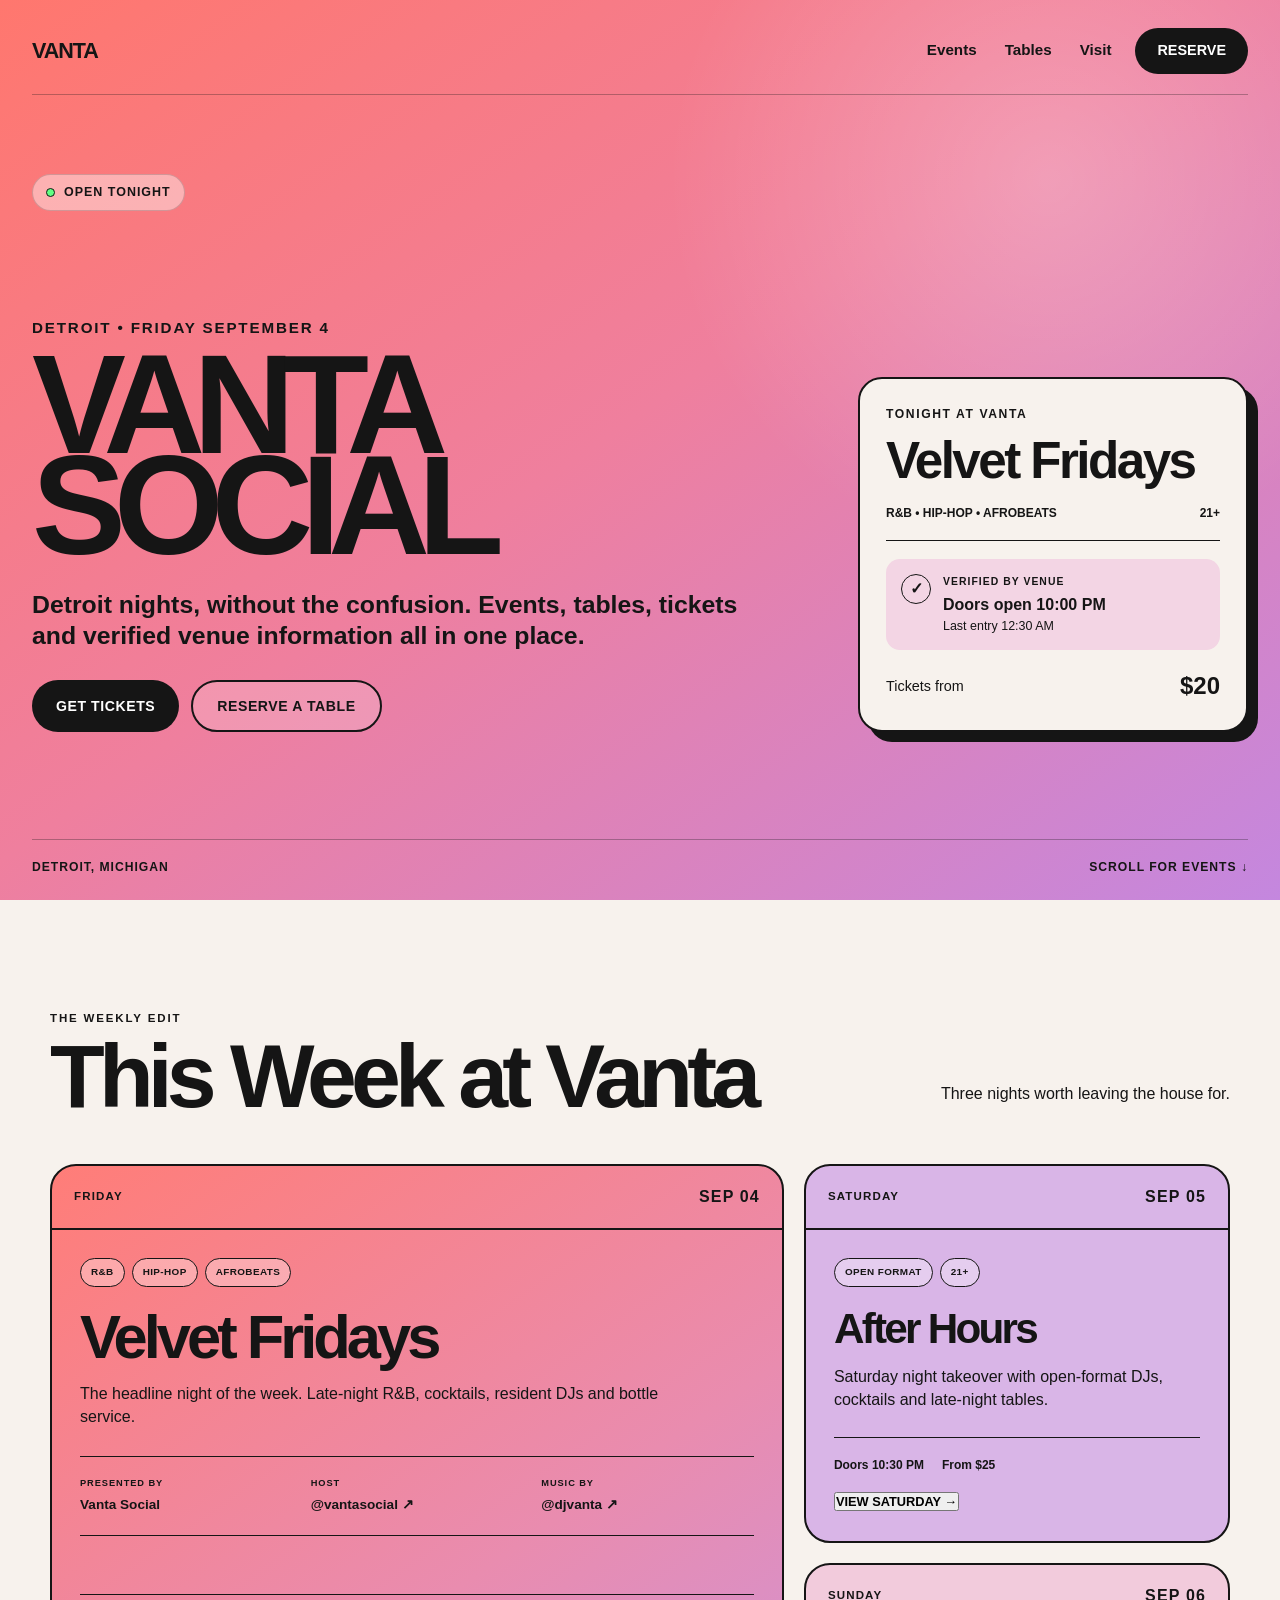
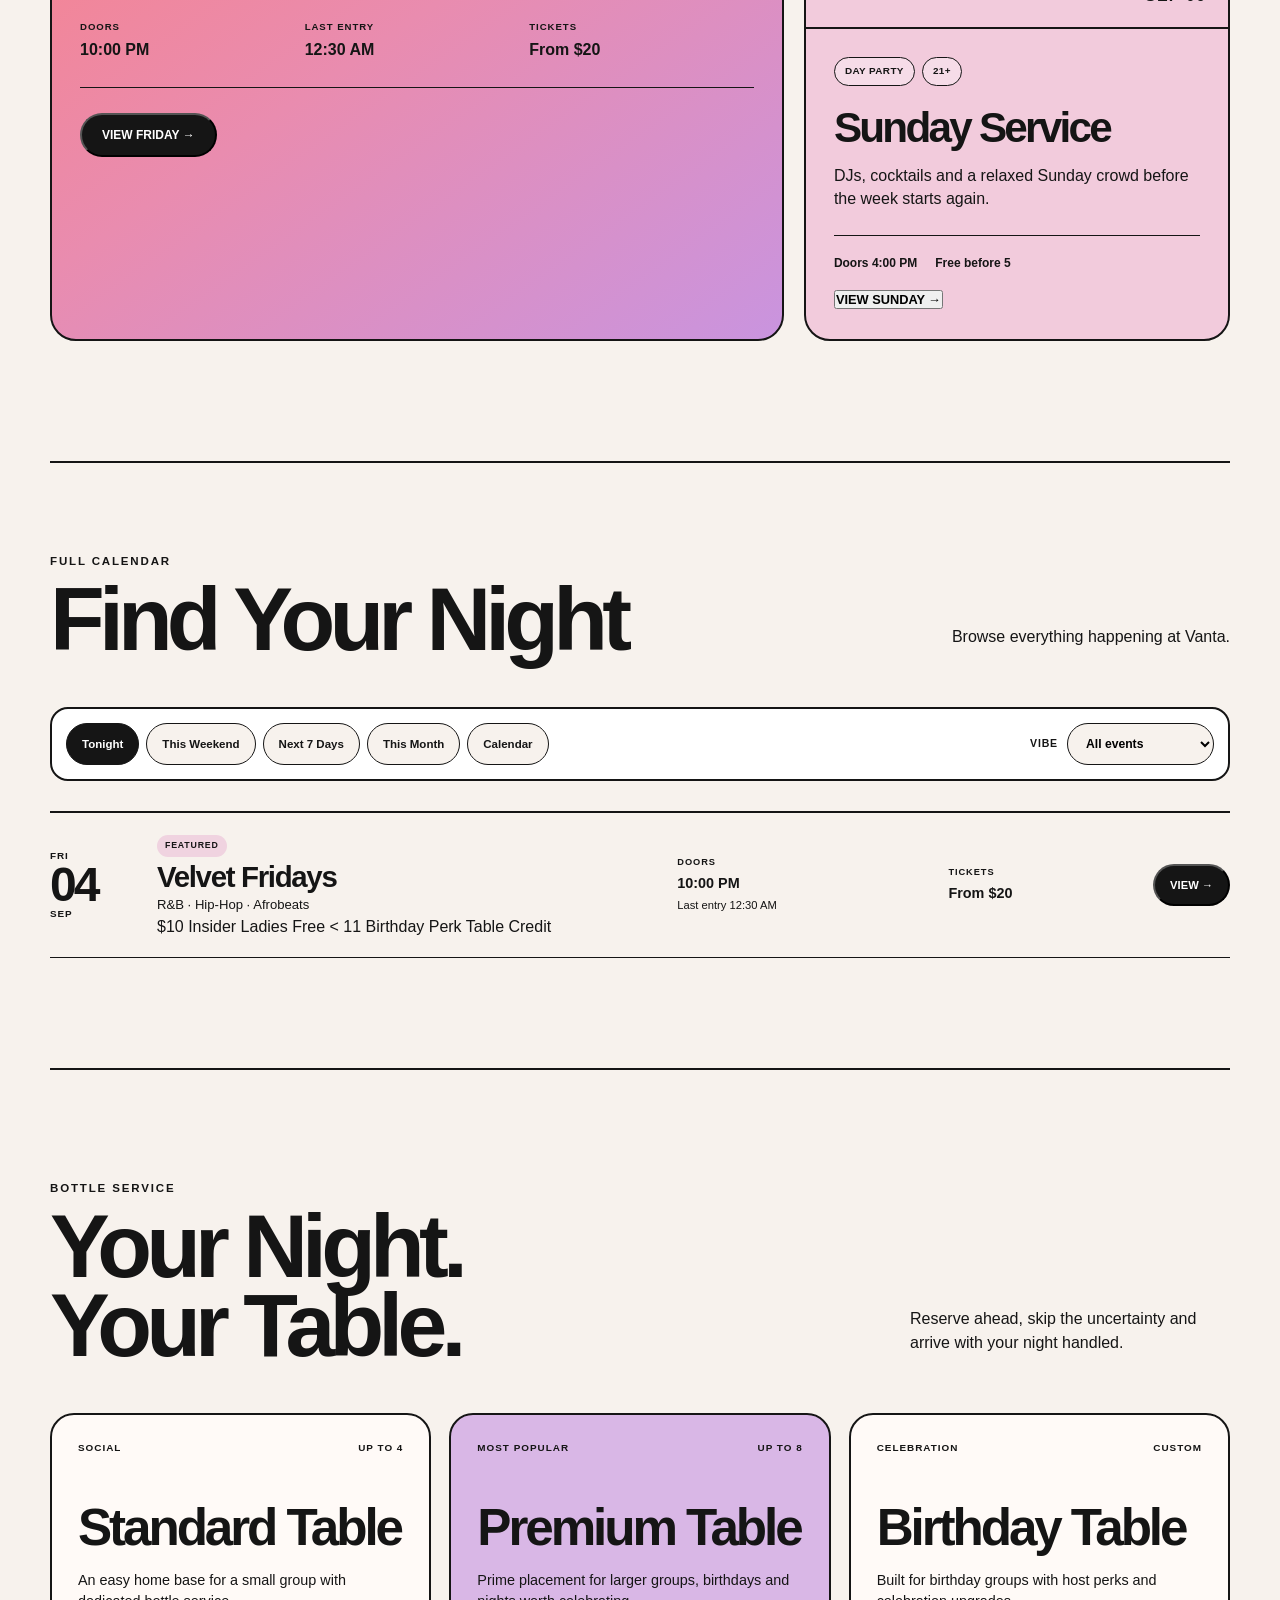
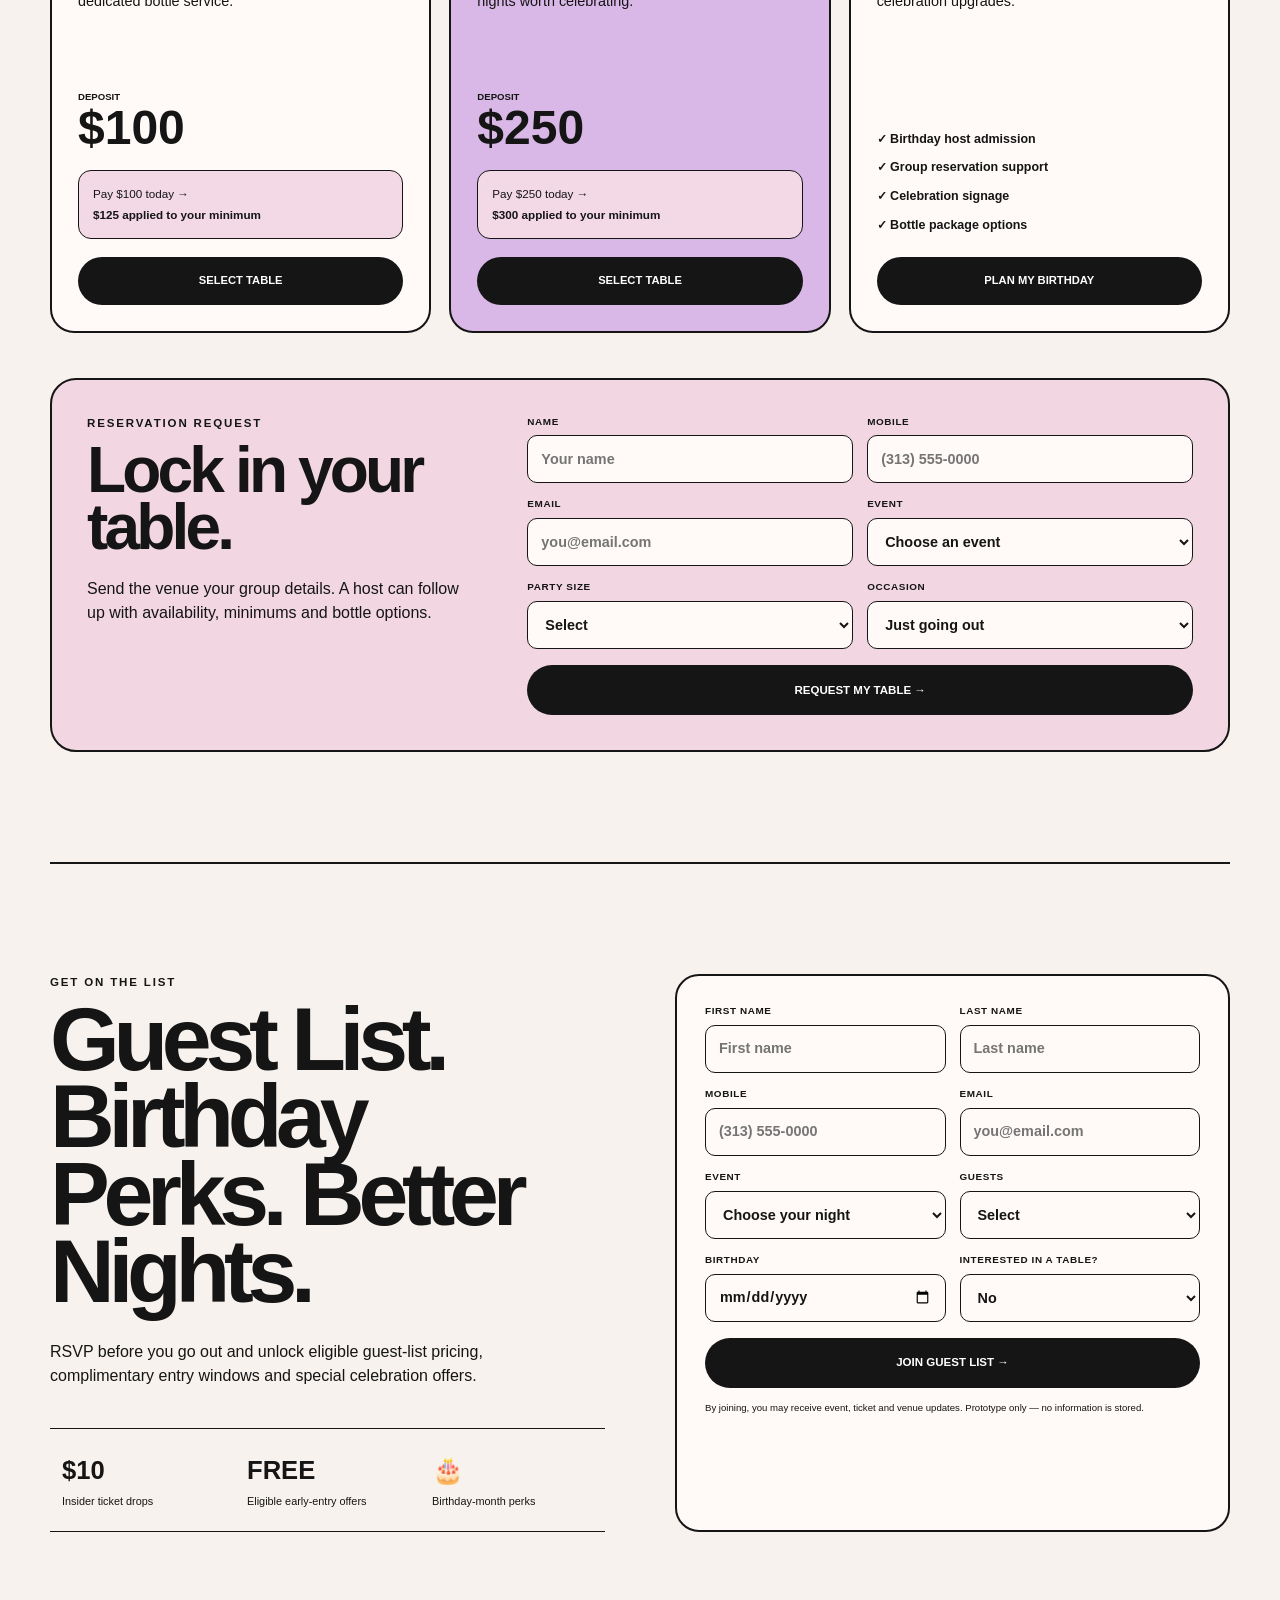
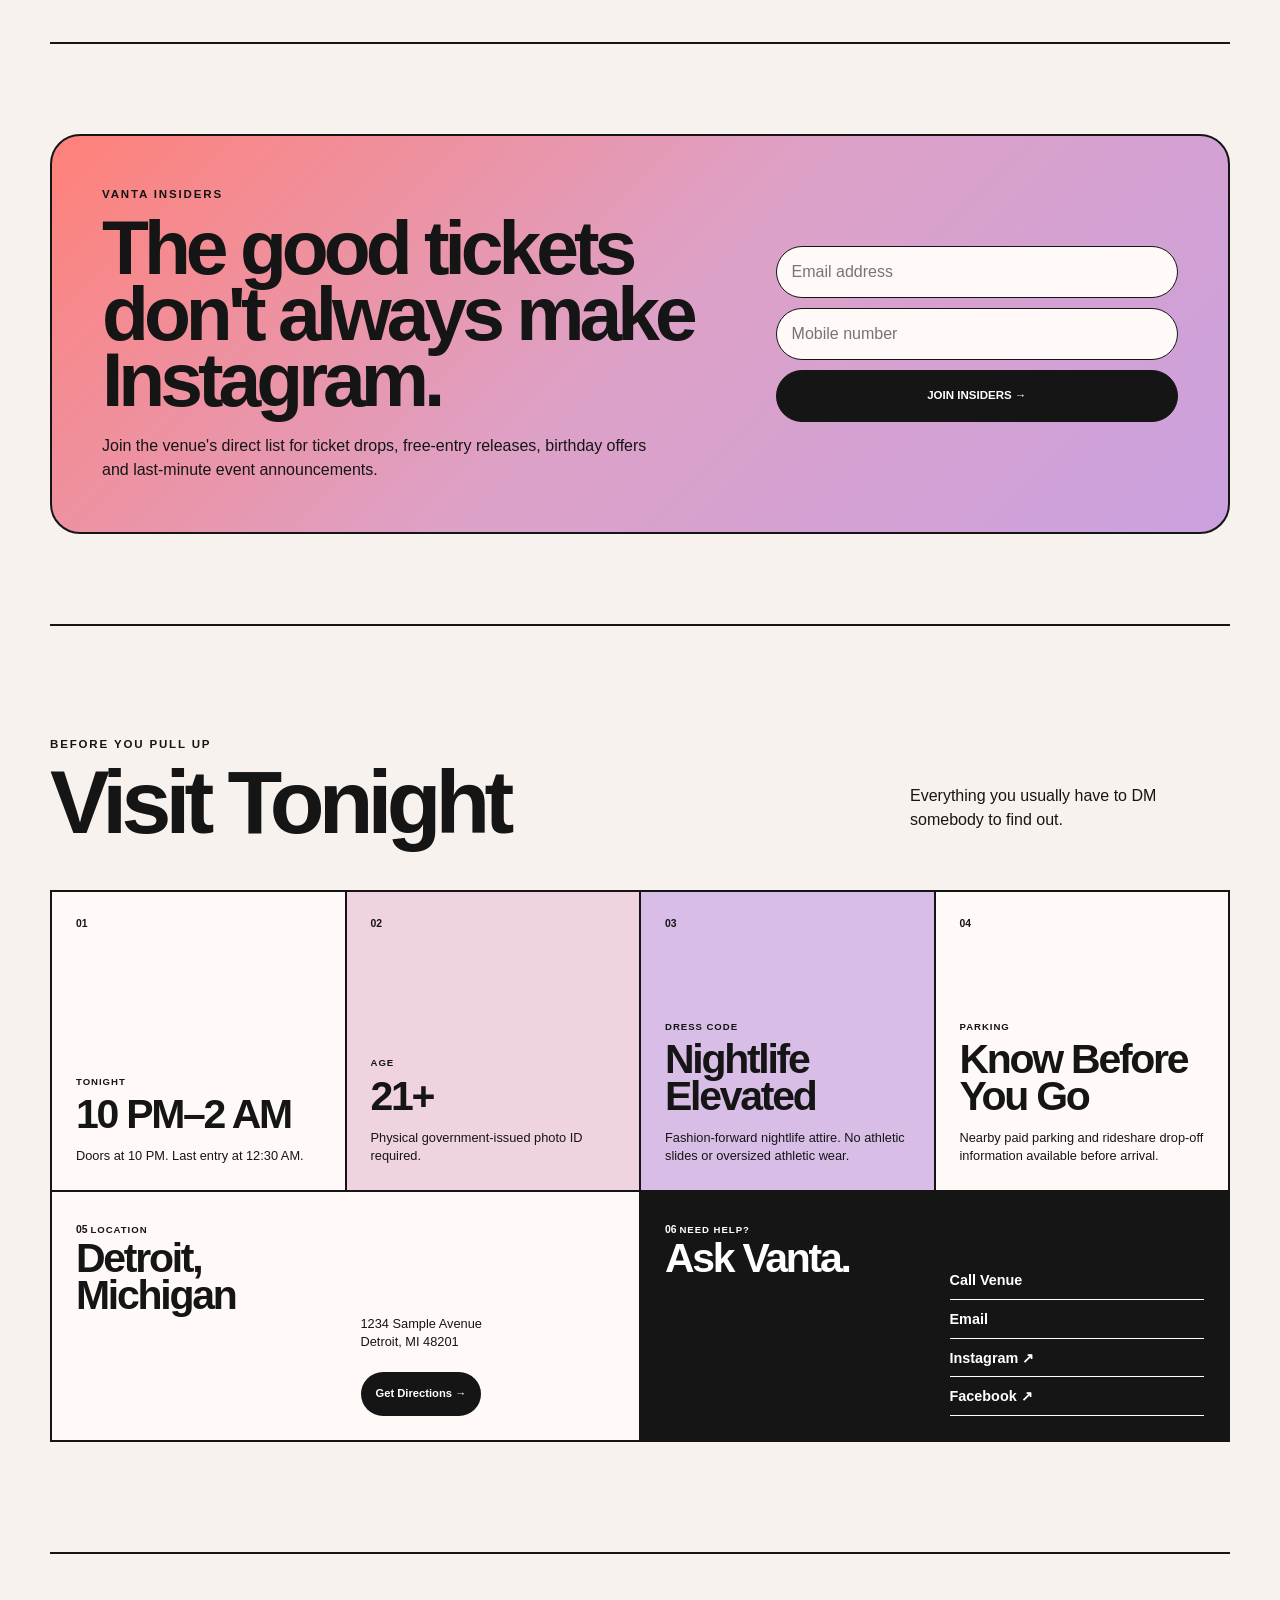
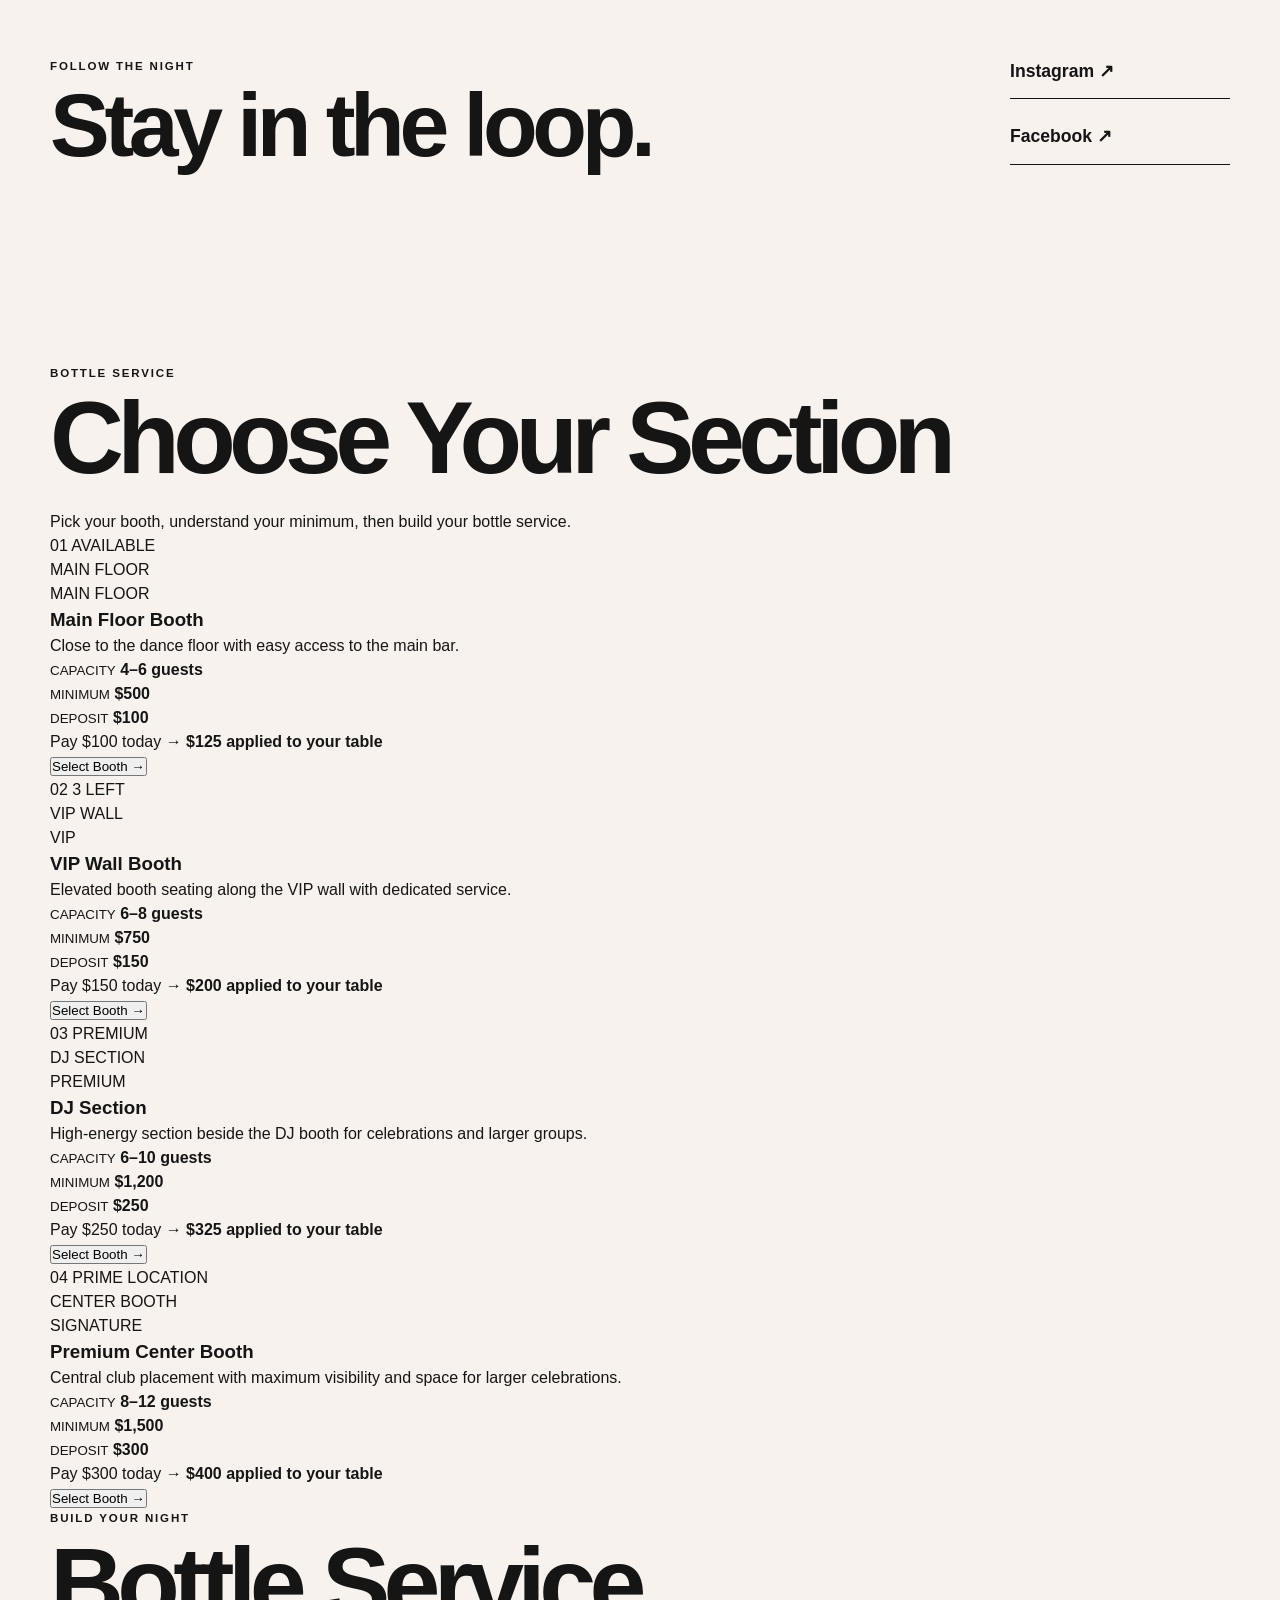
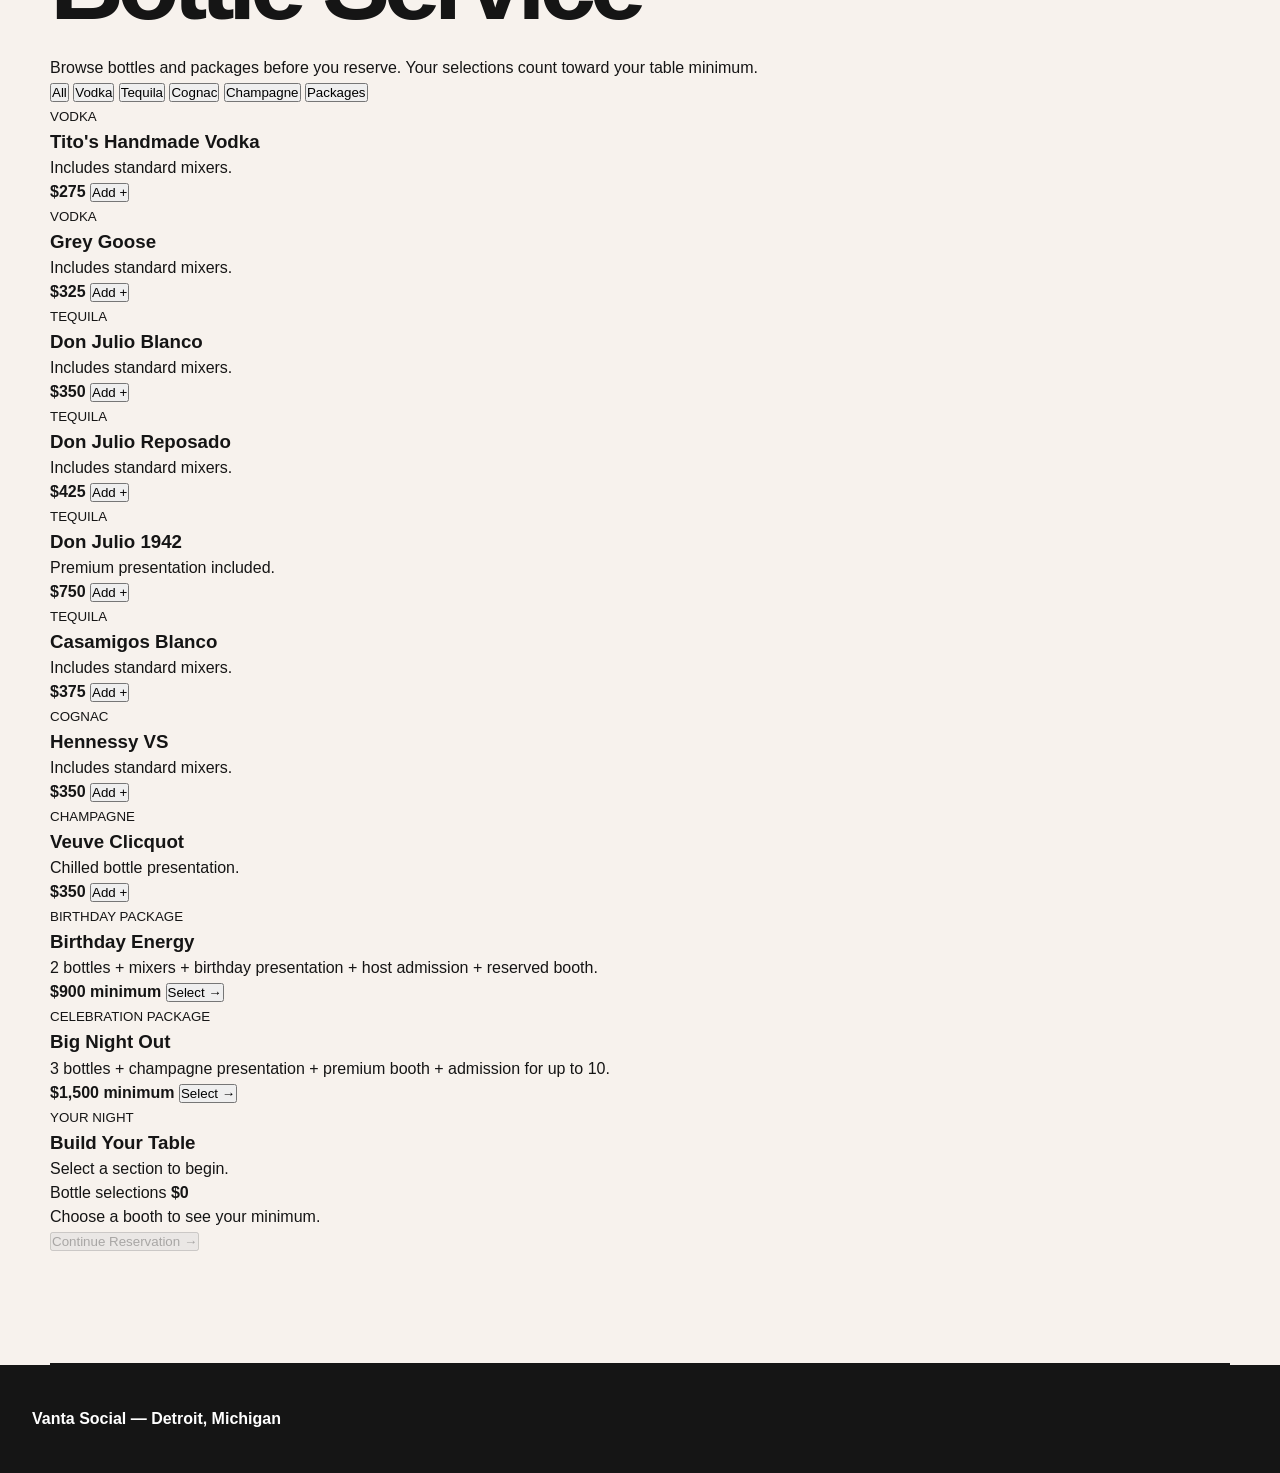
==== index.html @ 80806b64 "Update index.html" ====
<!DOCTYPE html>
<html lang="en">

<head>
  <meta charset="UTF-8">

  <meta
    name="viewport"
    content="width=device-width, initial-scale=1.0"
  >

  <title>Vanta Social | Detroit Nightlife</title>

  <link rel="stylesheet" href="styles.css">

  <meta
    name="description"
    content="Vanta Social is a nightlife venue concept featuring events, guest lists, table reservations, verified event times, and promotional ticket offers."
  >
</head>

<body>

  <header class="hero">

    <nav class="navbar">
      <a href="#" class="logo">VANTA</a>

      <div class="nav-links">
        <a href="#events">Events</a>
        <a href="#tables">Tables</a>
        <a href="#info">Visit</a>
      </div>

      <a href="#tables" class="nav-button">Reserve</a>
    </nav>


    <div class="hero-status">
      <span class="status-dot"></span>
      OPEN TONIGHT
    </div>


    <div class="hero-content">

      <div class="hero-copy">

        <p class="eyebrow">
          DETROIT • FRIDAY SEPTEMBER 4
        </p>

        <h1>
          VANTA
          <span>SOCIAL</span>
        </h1>

        <p class="hero-description">
          Detroit nights, without the confusion.
          Events, tables, tickets and verified venue information
          all in one place.
        </p>

        <div class="hero-buttons">

          <a href="#events" class="primary-button">
            Get Tickets
          </a>

          <a href="#tables" class="secondary-button">
            Reserve a Table
          </a>

        </div>

      </div>


      <div class="tonight-card">

        <p class="card-label">
          TONIGHT AT VANTA
        </p>

        <h2>Velvet Fridays</h2>

        <div class="event-meta">
          <p>R&B • HIP-HOP • AFROBEATS</p>
          <p>21+</p>
        </div>

        <div class="verified-time">

          <span>✓</span>

          <div>
            <small>VERIFIED BY VENUE</small>
            <strong>Doors open 10:00 PM</strong>
            <p>Last entry 12:30 AM</p>
          </div>

        </div>

        <div class="ticket-row">
          <span>Tickets from</span>
          <strong>$20</strong>
        </div>

      </div>

    </div>


    <div class="hero-bottom">
      <span>DETROIT, MICHIGAN</span>
      <span>SCROLL FOR EVENTS ↓</span>
    </div>

  </header>


  <main>

    <section
      id="events"
      class="events-section"
    >

      <div class="featured-events">

        <div class="section-heading">

          <div>
            <p class="section-kicker">
              THE WEEKLY EDIT
            </p>

            <h2>
              This Week at Vanta
            </h2>
          </div>

          <p class="section-intro">
            Three nights worth leaving the house for.
          </p>

        </div>


        <div class="headline-grid">

          <article
            class="headline-card headline-main"
          >

            <div class="headline-date">
              <span>FRIDAY</span>
              <strong>SEP 04</strong>
            </div>

            <div class="headline-content">

              <div class="headline-tags">
                <span>R&B</span>
                <span>HIP-HOP</span>
                <span>AFROBEATS</span>
              </div>

              <h3>Velvet Fridays</h3>

              <p>
                The headline night of the week.
                Late-night R&B, cocktails,
                resident DJs and bottle service.
              </p>
<div class="event-credits">

  <div>
    <small>PRESENTED BY</small>
    <strong>Vanta Social</strong>
  </div>

  <div>
    <small>HOST</small>

    <a
      href="https://instagram.com"
      target="_blank"
      rel="noopener noreferrer"
    >
      @vantasocial ↗
    </a>
  </div>

  <div>
    <small>MUSIC BY</small>

    <a
      href="https://instagram.com"
      target="_blank"
      rel="noopener noreferrer"
    >
      @djvanta ↗
    </a>
  </div>

</div>
              <div class="headline-meta">

                <div>
                  <small>DOORS</small>
                  <strong>10:00 PM</strong>
                </div>

                <div>
                  <small>LAST ENTRY</small>
                  <strong>12:30 AM</strong>
                </div>

                <div>
                  <small>TICKETS</small>
                  <strong>From $20</strong>
                </div>

              </div>

              <button
                type="button"
                class="headline-button event-detail-button"
                data-event="velvet"
              >
                View Friday →
              </button>

            </div>

          </article>


          <article
            class="headline-card headline-secondary"
          >

            <div class="headline-date">
              <span>SATURDAY</span>
              <strong>SEP 05</strong>
            </div>

            <div class="headline-content">

              <div class="headline-tags">
                <span>OPEN FORMAT</span>
                <span>21+</span>
              </div>

              <h3>After Hours</h3>

              <p>
                Saturday night takeover with
                open-format DJs, cocktails and
                late-night tables.
              </p>

              <div class="headline-mini-meta">
                <span>Doors 10:30 PM</span>
                <span>From $25</span>
              </div>

              <button
                type="button"
                class="text-link event-detail-button"
                data-event="afterhours"
              >
                View Saturday →
              </button>

            </div>

          </article>


          <article
            class="headline-card headline-third"
          >

            <div class="headline-date">
              <span>SUNDAY</span>
              <strong>SEP 06</strong>
            </div>

            <div class="headline-content">

              <div class="headline-tags">
                <span>DAY PARTY</span>
                <span>21+</span>
              </div>

              <h3>Sunday Service</h3>

              <p>
                DJs, cocktails and a relaxed Sunday
                crowd before the week starts again.
              </p>

              <div class="headline-mini-meta">
                <span>Doors 4:00 PM</span>
                <span>Free before 5</span>
              </div>

              <button
                type="button"
                class="text-link event-detail-button"
                data-event="sunday"
              >
                View Sunday →
              </button>

            </div>

          </article>

        </div>

      </div>


      <div class="event-browser">

        <div class="browser-heading">

          <div>
            <p class="section-kicker">
              FULL CALENDAR
            </p>

            <h2>
              Find Your Night
            </h2>
          </div>

          <p>
            Browse everything happening at Vanta.
          </p>

        </div>


        <div class="event-controls">

          <div
            class="date-filters"
            role="group"
            aria-label="Filter events by date"
          >

            <button
              class="filter-button active"
              data-filter="tonight"
            >
              Tonight
            </button>

            <button
              class="filter-button"
              data-filter="weekend"
            >
              This Weekend
            </button>

            <button
              class="filter-button"
              data-filter="seven"
            >
              Next 7 Days
            </button>

            <button
              class="filter-button"
              data-filter="month"
            >
              This Month
            </button>

            <button
              class="filter-button"
              data-filter="calendar"
            >
              Calendar
            </button>

          </div>


          <div class="genre-filters">

            <label for="genre-filter">
              Vibe
            </label>

            <select id="genre-filter">
              <option value="all">
                All events
              </option>

              <option value="rnb">
                R&B
              </option>

              <option value="hiphop">
                Hip-Hop
              </option>

              <option value="afrobeats">
                Afrobeats
              </option>

              <option value="dayparty">
                Day Party
              </option>

              <option value="openformat">
                Open Format
              </option>
            </select>

          </div>

        </div>


        <div
          id="calendar-panel"
          class="calendar-panel hidden"
        >

          <div class="calendar-header">

            <button
              type="button"
              class="calendar-arrow"
              id="calendar-prev"
              aria-label="Previous month"
            >
              ←
            </button>

            <h3 id="calendar-month">
              September 2026
            </h3>

            <button
              type="button"
              class="calendar-arrow"
              id="calendar-next"
              aria-label="Next month"
            >
              →
            </button>

          </div>


          <div class="calendar-weekdays">
            <span>Sun</span>
            <span>Mon</span>
            <span>Tue</span>
            <span>Wed</span>
            <span>Thu</span>
            <span>Fri</span>
            <span>Sat</span>
          </div>

          <div
            id="calendar-grid"
            class="calendar-grid"
          ></div>

        </div>


        <div
          class="event-list"
          id="event-list"
        >

          <article
            class="event-row"
            data-date="2026-09-04"
            data-genre="rnb hiphop afrobeats"
          >

            <div class="event-row-date">
              <span>FRI</span>
              <strong>04</strong>
              <small>SEP</small>
            </div>

            <div class="event-row-main">

              <span class="event-row-label">
                FEATURED
              </span>

              <h3>Velvet Fridays</h3>

              <p>
                R&B · Hip-Hop · Afrobeats
              </p>

              <div class="promo-badges">

                <span class="promo-badge">
                  $10 Insider
                </span>

                <span class="promo-badge">
                  Ladies Free &lt; 11
                </span>

                <span class="promo-badge">
                  Birthday Perk
                </span>

                <span class="promo-badge">
                  Table Credit
                </span>

              </div>

            </div>

            <div class="event-row-time">
              <small>DOORS</small>
              <strong>10:00 PM</strong>
              <span>
                Last entry 12:30 AM
              </span>
            </div>

            <div class="event-row-price">
              <small>TICKETS</small>
              <strong>From $20</strong>
            </div>

            <button
              type="button"
              class="row-button event-detail-button"
              data-event="velvet"
            >
              View →
            </button>

          </article>


          <article
            class="event-row"
            data-date="2026-09-05"
            data-genre="openformat"
          >

            <div class="event-row-date">
              <span>SAT</span>
              <strong>05</strong>
              <small>SEP</small>
            </div>

            <div class="event-row-main">

              <span class="event-row-label">
                SATURDAY
              </span>

              <h3>After Hours</h3>

              <p>
                Open Format · 21+
              </p>

              <div class="promo-badges">

                <span class="promo-badge">
                  $10 Insider
                </span>

                <span class="promo-badge">
                  Table Credit
                </span>

              </div>

            </div>

            <div class="event-row-time">
              <small>DOORS</small>
              <strong>10:30 PM</strong>
              <span>
                Last entry 1:00 AM
              </span>
            </div>

            <div class="event-row-price">
              <small>TICKETS</small>
              <strong>From $25</strong>
            </div>

            <button
              type="button"
              class="row-button event-detail-button"
              data-event="afterhours"
            >
              View →
            </button>

          </article>


          <article
            class="event-row"
            data-date="2026-09-06"
            data-genre="dayparty"
          >

            <div class="event-row-date">
              <span>SUN</span>
              <strong>06</strong>
              <small>SEP</small>
            </div>

            <div class="event-row-main">

              <span class="event-row-label">
                DAY PARTY
              </span>

              <h3>Sunday Service</h3>

              <p>
                Day Party · DJs · Cocktails
              </p>

              <div class="promo-badges">

                <span class="promo-badge">
                  Ladies Free &lt; 5
                </span>

                <span class="promo-badge">
                  Birthday Perk
                </span>

              </div>

            </div>

            <div class="event-row-time">
              <small>DOORS</small>
              <strong>4:00 PM</strong>
              <span>
                Last entry 7:30 PM
              </span>
            </div>

            <div class="event-row-price">
              <small>TICKETS</small>
              <strong>
                Free before 5
              </strong>
            </div>

            <button
              type="button"
              class="row-button event-detail-button"
              data-event="sunday"
            >
              View →
            </button>

          </article>


          <article
            class="event-row"
            data-date="2026-09-12"
            data-genre="hiphop rnb"
          >

            <div class="event-row-date">
              <span>SAT</span>
              <strong>12</strong>
              <small>SEP</small>
            </div>

            <div class="event-row-main">

              <span class="event-row-label">
                SPECIAL EVENT
              </span>

              <h3>Midnight Social</h3>

              <p>
                Hip-Hop · R&B · Guest DJs
              </p>

              <div class="promo-badges">

                <span class="promo-badge">
                  $10 Insider
                </span>

                <span class="promo-badge">
                  First 50 Free
                </span>

                <span class="promo-badge">
                  VIP Express
                </span>

              </div>

            </div>

            <div class="event-row-time">
              <small>DOORS</small>
              <strong>10:00 PM</strong>
              <span>
                Last entry 12:30 AM
              </span>
            </div>

            <div class="event-row-price">
              <small>TICKETS</small>
              <strong>From $25</strong>
            </div>

            <button
              type="button"
              class="row-button event-detail-button"
              data-event="midnight"
            >
              View →
            </button>

          </article>


          <article
            class="event-row"
            data-date="2026-09-18"
            data-genre="afrobeats"
          >

            <div class="event-row-date">
              <span>FRI</span>
              <strong>18</strong>
              <small>SEP</small>
            </div>

            <div class="event-row-main">

              <span class="event-row-label">
                FRIDAY
              </span>

              <h3>Global Frequency</h3>

              <p>
                Afrobeats · Amapiano · Global Club
              </p>

              <div class="promo-badges">

                <span class="promo-badge">
                  Early Bird
                </span>

                <span class="promo-badge">
                  Birthday Perk
                </span>

              </div>

            </div>

            <div class="event-row-time">
              <small>DOORS</small>
              <strong>10:00 PM</strong>
              <span>
                Last entry 12:30 AM
              </span>
            </div>

            <div class="event-row-price">
              <small>TICKETS</small>
              <strong>From $20</strong>
            </div>

            <button
              type="button"
              class="row-button event-detail-button"
              data-event="global"
            >
              View →
            </button>

          </article>

        </div>


        <div
          id="no-events"
          class="no-events hidden"
        >
          No events match those filters.
        </div>


        <div
          id="event-detail-panel"
          class="event-detail-panel hidden"
        >

          <div class="event-detail-header">

            <div>

              <p class="section-kicker">
                EVENT OFFERS
              </p>

              <h3 id="detail-event-name">
                Velvet Fridays
              </h3>

            </div>

            <button
              type="button"
              id="close-event-detail"
              class="detail-close"
              aria-label="Close event details"
            >
              ×
            </button>

          </div>


          <div
            id="detail-offers"
            class="detail-offers"
          ></div>


          <div class="detail-bottom">

            <div>
              <small>
                REGULAR ADMISSION
              </small>

              <strong
                id="detail-regular-price"
              >
                From $20
              </strong>
            </div>

            <button
              type="button"
              class="detail-ticket-button"
            >
              Buy Regular Ticket →
            </button>

          </div>

        </div>

      </div>

    </section>
<!-- ========================================
     TABLES
======================================== -->

<section id="tables" class="tables-section">

  <div class="section-heading">

    <div>
      <p class="section-kicker">
        BOTTLE SERVICE
      </p>

      <h2>
        Your Night.<br>
        Your Table.
      </h2>
    </div>

    <p class="section-intro">
      Reserve ahead, skip the uncertainty
      and arrive with your night handled.
    </p>

  </div>


  <div class="table-grid">

    <article class="table-card">

      <div class="table-card-top">

        <span class="table-type">
          SOCIAL
        </span>

        <span class="table-capacity">
          UP TO 4
        </span>

      </div>

      <h3>
        Standard Table
      </h3>

      <p>
        An easy home base for a small group
        with dedicated bottle service.
      </p>

      <div class="table-price">

        <small>DEPOSIT</small>

        <strong>
          $100
        </strong>

      </div>

      <div class="table-credit">
        Pay $100 today →
        <strong>$125 applied to your minimum</strong>
      </div>

      <button
        type="button"
        class="table-select-button"
        data-table="Standard Table"
      >
        Select Table
      </button>

    </article>


    <article class="table-card table-card-featured">

      <div class="table-card-top">

        <span class="table-type">
          MOST POPULAR
        </span>

        <span class="table-capacity">
          UP TO 8
        </span>

      </div>

      <h3>
        Premium Table
      </h3>

      <p>
        Prime placement for larger groups,
        birthdays and nights worth celebrating.
      </p>

      <div class="table-price">

        <small>DEPOSIT</small>

        <strong>
          $250
        </strong>

      </div>

      <div class="table-credit">
        Pay $250 today →
        <strong>$300 applied to your minimum</strong>
      </div>

      <button
        type="button"
        class="table-select-button"
        data-table="Premium Table"
      >
        Select Table
      </button>

    </article>


    <article class="table-card">

      <div class="table-card-top">

        <span class="table-type">
          CELEBRATION
        </span>

        <span class="table-capacity">
          CUSTOM
        </span>

      </div>

      <h3>
        Birthday Table
      </h3>

      <p>
        Built for birthday groups with host
        perks and celebration upgrades.
      </p>

      <div class="birthday-includes">

        <span>✓ Birthday host admission</span>
        <span>✓ Group reservation support</span>
        <span>✓ Celebration signage</span>
        <span>✓ Bottle package options</span>

      </div>

      <button
        type="button"
        class="table-select-button"
        data-table="Birthday Table"
      >
        Plan My Birthday
      </button>

    </article>

  </div>


  <div class="table-request-panel">

    <div class="table-request-copy">

      <p class="section-kicker">
        RESERVATION REQUEST
      </p>

      <h3>
        Lock in your table.
      </h3>

      <p>
        Send the venue your group details.
        A host can follow up with availability,
        minimums and bottle options.
      </p>

    </div>


    <form
      id="table-request-form"
      class="nightlife-form"
    >

      <div class="form-grid">

        <label>
          Name

          <input
            type="text"
            name="name"
            required
            placeholder="Your name"
          >
        </label>


        <label>
          Mobile

          <input
            type="tel"
            name="phone"
            required
            placeholder="(313) 555-0000"
          >
        </label>


        <label>
          Email

          <input
            type="email"
            name="email"
            required
            placeholder="you@email.com"
          >
        </label>


        <label>
          Event

          <select
            name="event"
            required
          >

            <option value="">
              Choose an event
            </option>

            <option>
              Velvet Fridays
            </option>

            <option>
              After Hours
            </option>

            <option>
              Sunday Service
            </option>

            <option>
              Midnight Social
            </option>

            <option>
              Global Frequency
            </option>

          </select>

        </label>


        <label>
          Party Size

          <select
            name="party-size"
            required
          >

            <option value="">
              Select
            </option>

            <option>2–4</option>
            <option>5–8</option>
            <option>9–12</option>
            <option>13+</option>

          </select>

        </label>


        <label>
          Occasion

          <select
            name="occasion"
          >

            <option>
              Just going out
            </option>

            <option>
              Birthday
            </option>

            <option>
              Bachelorette
            </option>

            <option>
              Graduation
            </option>

            <option>
              Other celebration
            </option>

          </select>

        </label>

      </div>


      <button
        type="submit"
        class="form-submit-button"
      >
        Request My Table →
      </button>


      <p
        id="table-form-message"
        class="form-message hidden"
      >
        ✓ Prototype request received.
      </p>

    </form>

  </div>

</section>


<!-- ========================================
     GUEST LIST + BIRTHDAYS
======================================== -->

<section
  id="guest-list"
  class="guest-section"
>

  <div class="guest-layout">


    <div class="guest-copy">

      <p class="section-kicker">
        GET ON THE LIST
      </p>

      <h2>
        Guest List.
        Birthday Perks.
        Better Nights.
      </h2>

      <p>
        RSVP before you go out and unlock
        eligible guest-list pricing,
        complimentary entry windows and
        special celebration offers.
      </p>


      <div class="guest-benefits">

        <div>
          <strong>$10</strong>
          <span>Insider ticket drops</span>
        </div>

        <div>
          <strong>FREE</strong>
          <span>Eligible early-entry offers</span>
        </div>

        <div>
          <strong>🎂</strong>
          <span>Birthday-month perks</span>
        </div>

      </div>

    </div>


    <form
      id="guest-list-form"
      class="nightlife-form guest-form"
    >

      <div class="form-grid">

        <label>
          First Name

          <input
            type="text"
            required
            placeholder="First name"
          >
        </label>


        <label>
          Last Name

          <input
            type="text"
            required
            placeholder="Last name"
          >
        </label>


        <label>
          Mobile

          <input
            type="tel"
            required
            placeholder="(313) 555-0000"
          >
        </label>


        <label>
          Email

          <input
            type="email"
            required
            placeholder="you@email.com"
          >
        </label>


        <label>
          Event

          <select required>

            <option value="">
              Choose your night
            </option>

            <option>
              Velvet Fridays
            </option>

            <option>
              After Hours
            </option>

            <option>
              Sunday Service
            </option>

            <option>
              Midnight Social
            </option>

            <option>
              Global Frequency
            </option>

          </select>

        </label>


        <label>
          Guests

          <select required>

            <option value="">
              Select
            </option>

            <option>1</option>
            <option>2</option>
            <option>3</option>
            <option>4</option>
            <option>5+</option>

          </select>

        </label>


        <label>
          Birthday

          <input
            type="date"
          >
        </label>


        <label>
          Interested in a table?

          <select>

            <option>
              No
            </option>

            <option>
              Yes — send me options
            </option>

            <option>
              Maybe
            </option>

          </select>

        </label>

      </div>


      <button
        type="submit"
        class="form-submit-button"
      >
        Join Guest List →
      </button>


      <p class="consent-copy">
        By joining, you may receive event,
        ticket and venue updates.
        Prototype only — no information
        is stored.
      </p>


      <p
        id="guest-form-message"
        class="form-message hidden"
      >
        ✓ You're on the prototype guest list.
      </p>

    </form>

  </div>

</section>


<!-- ========================================
     INSIDER CLUB
======================================== -->

<section class="insider-section">

  <div class="insider-box">

    <div>

      <p class="section-kicker">
        VANTA INSIDERS
      </p>

      <h2>
        The good tickets
        don't always make Instagram.
      </h2>

      <p>
        Join the venue's direct list for
        ticket drops, free-entry releases,
        birthday offers and last-minute
        event announcements.
      </p>

    </div>


    <form
      id="insider-form"
      class="insider-form"
    >

      <input
        type="email"
        required
        placeholder="Email address"
      >

      <input
        type="tel"
        required
        placeholder="Mobile number"
      >

      <button type="submit">
        Join Insiders →
      </button>


      <p
        id="insider-message"
        class="form-message hidden"
      >
        ✓ Insider access unlocked.
      </p>

    </form>

  </div>

</section>


<!-- ========================================
     VISIT TONIGHT
======================================== -->

<section
  id="info"
  class="visit-section"
>

  <div class="section-heading">

    <div>

      <p class="section-kicker">
        BEFORE YOU PULL UP
      </p>

      <h2>
        Visit Tonight
      </h2>

    </div>

    <p class="section-intro">
      Everything you usually have to
      DM somebody to find out.
    </p>

  </div>


  <div class="visit-grid">

    <article class="visit-card">

      <span class="visit-number">
        01
      </span>

      <small>TONIGHT</small>

      <h3>
        10 PM–2 AM
      </h3>

      <p>
        Doors at 10 PM.
        Last entry at 12:30 AM.
      </p>

    </article>


    <article class="visit-card">

      <span class="visit-number">
        02
      </span>

      <small>AGE</small>

      <h3>
        21+
      </h3>

      <p>
        Physical government-issued
        photo ID required.
      </p>

    </article>


    <article class="visit-card">

      <span class="visit-number">
        03
      </span>

      <small>DRESS CODE</small>

      <h3>
        Nightlife
        Elevated
      </h3>

      <p>
        Fashion-forward nightlife attire.
        No athletic slides or oversized
        athletic wear.
      </p>

    </article>


    <article class="visit-card">

      <span class="visit-number">
        04
      </span>

      <small>PARKING</small>

      <h3>
        Know Before
        You Go
      </h3>

      <p>
        Nearby paid parking and
        rideshare drop-off information
        available before arrival.
      </p>

    </article>


    <article class="visit-card visit-card-wide">

      <div>

        <span class="visit-number">
          05
        </span>

        <small>LOCATION</small>

        <h3>
          Detroit,
          Michigan
        </h3>

      </div>

      <div class="location-info">

        <p>
          1234 Sample Avenue<br>
          Detroit, MI 48201
        </p>

        <button
          type="button"
          class="directions-button"
        >
          Get Directions →
        </button>

      </div>

    </article>


    <article class="visit-card visit-card-wide contact-card">

      <div>

        <span class="visit-number">
          06
        </span>

        <small>NEED HELP?</small>

        <h3>
          Ask Vanta.
        </h3>

      </div>

    <div class="contact-actions">

  <a
    href="tel:3135550000"
  >
    Call Venue
  </a>

  <a
    href="mailto:hello@vantasocial.com"
  >
    Email
  </a>

  <a
    href="https://instagram.com"
    target="_blank"
    rel="noopener noreferrer"
  >
    Instagram ↗
  </a>

  <a
    href="https://facebook.com"
    target="_blank"
    rel="noopener noreferrer"
  >
    Facebook ↗
  </a>

</div>

      </div>

    </article>

  </div>

</section>
  </main>

<section class="social-strip">

  <div>
    <p class="section-kicker">
      FOLLOW THE NIGHT
    </p>

    <h2>
      Stay in the loop.
    </h2>
  </div>

  <div class="social-links">

    <a
      href="https://instagram.com"
      target="_blank"
      rel="noopener noreferrer"
    >
      Instagram ↗
    </a>

    <a
      href="https://facebook.com"
      target="_blank"
      rel="noopener noreferrer"
    >
      Facebook ↗
    </a>

  </div>

</section>
  <section id="tables" class="tables-section">

  <div class="tables-heading">

    <div>
      <p class="section-kicker">BOTTLE SERVICE</p>
      <h2>Choose Your Section</h2>
    </div>

    <p>
      Pick your booth, understand your minimum,
      then build your bottle service.
    </p>

  </div>


  <div class="section-grid">

    <!-- MAIN FLOOR -->

    <article
      class="section-card"
      data-section="main-floor"
      data-minimum="500"
      data-deposit="100"
      data-credit="125"
    >

      <div class="section-card-top">

        <span>01</span>

        <span class="availability-badge">
          AVAILABLE
        </span>

      </div>

      <div class="section-visual">
        MAIN FLOOR
      </div>

      <div class="section-card-body">

        <p class="section-type">
          MAIN FLOOR
        </p>

        <h3>Main Floor Booth</h3>

        <p class="section-description">
          Close to the dance floor with easy access
          to the main bar.
        </p>

        <div class="section-stats">

          <div>
            <small>CAPACITY</small>
            <strong>4–6 guests</strong>
          </div>

          <div>
            <small>MINIMUM</small>
            <strong>$500</strong>
          </div>

          <div>
            <small>DEPOSIT</small>
            <strong>$100</strong>
          </div>

        </div>

        <div class="credit-offer">
          Pay $100 today →
          <strong>$125 applied to your table</strong>
        </div>

        <button
          type="button"
          class="section-select-button"
          data-section="main-floor"
        >
          Select Booth →
        </button>

      </div>

    </article>


    <!-- VIP WALL -->

    <article
      class="section-card"
      data-section="vip-wall"
      data-minimum="750"
      data-deposit="150"
      data-credit="200"
    >

      <div class="section-card-top">

        <span>02</span>

        <span class="availability-badge">
          3 LEFT
        </span>

      </div>

      <div class="section-visual">
        VIP WALL
      </div>

      <div class="section-card-body">

        <p class="section-type">
          VIP
        </p>

        <h3>VIP Wall Booth</h3>

        <p class="section-description">
          Elevated booth seating along the VIP wall
          with dedicated service.
        </p>

        <div class="section-stats">

          <div>
            <small>CAPACITY</small>
            <strong>6–8 guests</strong>
          </div>

          <div>
            <small>MINIMUM</small>
            <strong>$750</strong>
          </div>

          <div>
            <small>DEPOSIT</small>
            <strong>$150</strong>
          </div>

        </div>

        <div class="credit-offer">
          Pay $150 today →
          <strong>$200 applied to your table</strong>
        </div>

        <button
          type="button"
          class="section-select-button"
          data-section="vip-wall"
        >
          Select Booth →
        </button>

      </div>

    </article>


    <!-- DJ SECTION -->

    <article
      class="section-card"
      data-section="dj-section"
      data-minimum="1200"
      data-deposit="250"
      data-credit="325"
    >

      <div class="section-card-top">

        <span>03</span>

        <span class="availability-badge premium">
          PREMIUM
        </span>

      </div>

      <div class="section-visual">
        DJ SECTION
      </div>

      <div class="section-card-body">

        <p class="section-type">
          PREMIUM
        </p>

        <h3>DJ Section</h3>

        <p class="section-description">
          High-energy section beside the DJ booth
          for celebrations and larger groups.
        </p>

        <div class="section-stats">

          <div>
            <small>CAPACITY</small>
            <strong>6–10 guests</strong>
          </div>

          <div>
            <small>MINIMUM</small>
            <strong>$1,200</strong>
          </div>

          <div>
            <small>DEPOSIT</small>
            <strong>$250</strong>
          </div>

        </div>

        <div class="credit-offer">
          Pay $250 today →
          <strong>$325 applied to your table</strong>
        </div>

        <button
          type="button"
          class="section-select-button"
          data-section="dj-section"
        >
          Select Booth →
        </button>

      </div>

    </article>


    <!-- CENTER BOOTH -->

    <article
      class="section-card"
      data-section="center-booth"
      data-minimum="1500"
      data-deposit="300"
      data-credit="400"
    >

      <div class="section-card-top">

        <span>04</span>

        <span class="availability-badge premium">
          PRIME LOCATION
        </span>

      </div>

      <div class="section-visual">
        CENTER BOOTH
      </div>

      <div class="section-card-body">

        <p class="section-type">
          SIGNATURE
        </p>

        <h3>Premium Center Booth</h3>

        <p class="section-description">
          Central club placement with maximum visibility
          and space for larger celebrations.
        </p>

        <div class="section-stats">

          <div>
            <small>CAPACITY</small>
            <strong>8–12 guests</strong>
          </div>

          <div>
            <small>MINIMUM</small>
            <strong>$1,500</strong>
          </div>

          <div>
            <small>DEPOSIT</small>
            <strong>$300</strong>
          </div>

        </div>

        <div class="credit-offer">
          Pay $300 today →
          <strong>$400 applied to your table</strong>
        </div>

        <button
          type="button"
          class="section-select-button"
          data-section="center-booth"
        >
          Select Booth →
        </button>

      </div>

    </article>

  </div>


  <!-- BOTTLE SERVICE -->

  <div
    id="bottle-service"
    class="bottle-service"
  >

    <div class="bottle-heading">

      <div>
        <p class="section-kicker">
          BUILD YOUR NIGHT
        </p>

        <h2>Bottle Service</h2>
      </div>

      <p>
        Browse bottles and packages before you reserve.
        Your selections count toward your table minimum.
      </p>

    </div>


    <div class="bottle-tabs">

      <button
        type="button"
        class="bottle-tab active"
        data-bottle-filter="all"
      >
        All
      </button>

      <button
        type="button"
        class="bottle-tab"
        data-bottle-filter="vodka"
      >
        Vodka
      </button>

      <button
        type="button"
        class="bottle-tab"
        data-bottle-filter="tequila"
      >
        Tequila
      </button>

      <button
        type="button"
        class="bottle-tab"
        data-bottle-filter="cognac"
      >
        Cognac
      </button>

      <button
        type="button"
        class="bottle-tab"
        data-bottle-filter="champagne"
      >
        Champagne
      </button>

      <button
        type="button"
        class="bottle-tab"
        data-bottle-filter="packages"
      >
        Packages
      </button>

    </div>


    <div class="bottle-menu">


      <article
        class="bottle-item"
        data-category="vodka"
      >

        <div>
          <small>VODKA</small>
          <h3>Tito's Handmade Vodka</h3>
          <p>Includes standard mixers.</p>
        </div>

        <strong>$275</strong>

        <button
          type="button"
          class="add-bottle"
          data-name="Tito's Handmade Vodka"
          data-price="275"
        >
          Add +
        </button>

      </article>


      <article
        class="bottle-item"
        data-category="vodka"
      >

        <div>
          <small>VODKA</small>
          <h3>Grey Goose</h3>
          <p>Includes standard mixers.</p>
        </div>

        <strong>$325</strong>

        <button
          type="button"
          class="add-bottle"
          data-name="Grey Goose"
          data-price="325"
        >
          Add +
        </button>

      </article>


      <article
        class="bottle-item"
        data-category="tequila"
      >

        <div>
          <small>TEQUILA</small>
          <h3>Don Julio Blanco</h3>
          <p>Includes standard mixers.</p>
        </div>

        <strong>$350</strong>

        <button
          type="button"
          class="add-bottle"
          data-name="Don Julio Blanco"
          data-price="350"
        >
          Add +
        </button>

      </article>


      <article
        class="bottle-item"
        data-category="tequila"
      >

        <div>
          <small>TEQUILA</small>
          <h3>Don Julio Reposado</h3>
          <p>Includes standard mixers.</p>
        </div>

        <strong>$425</strong>

        <button
          type="button"
          class="add-bottle"
          data-name="Don Julio Reposado"
          data-price="425"
        >
          Add +
        </button>

      </article>


      <article
        class="bottle-item"
        data-category="tequila"
      >

        <div>
          <small>TEQUILA</small>
          <h3>Don Julio 1942</h3>
          <p>Premium presentation included.</p>
        </div>

        <strong>$750</strong>

        <button
          type="button"
          class="add-bottle"
          data-name="Don Julio 1942"
          data-price="750"
        >
          Add +
        </button>

      </article>


      <article
        class="bottle-item"
        data-category="tequila"
      >

        <div>
          <small>TEQUILA</small>
          <h3>Casamigos Blanco</h3>
          <p>Includes standard mixers.</p>
        </div>

        <strong>$375</strong>

        <button
          type="button"
          class="add-bottle"
          data-name="Casamigos Blanco"
          data-price="375"
        >
          Add +
        </button>

      </article>


      <article
        class="bottle-item"
        data-category="cognac"
      >

        <div>
          <small>COGNAC</small>
          <h3>Hennessy VS</h3>
          <p>Includes standard mixers.</p>
        </div>

        <strong>$350</strong>

        <button
          type="button"
          class="add-bottle"
          data-name="Hennessy VS"
          data-price="350"
        >
          Add +
        </button>

      </article>


      <article
        class="bottle-item"
        data-category="champagne"
      >

        <div>
          <small>CHAMPAGNE</small>
          <h3>Veuve Clicquot</h3>
          <p>Chilled bottle presentation.</p>
        </div>

        <strong>$350</strong>

        <button
          type="button"
          class="add-bottle"
          data-name="Veuve Clicquot"
          data-price="350"
        >
          Add +
        </button>

      </article>


      <article
        class="bottle-item featured-package"
        data-category="packages"
      >

        <div>

          <small>BIRTHDAY PACKAGE</small>

          <h3>Birthday Energy</h3>

          <p>
            2 bottles + mixers + birthday presentation +
            host admission + reserved booth.
          </p>

        </div>

        <strong>$900 minimum</strong>

        <button
          type="button"
          class="add-bottle"
          data-name="Birthday Energy Package"
          data-price="900"
        >
          Select →
        </button>

      </article>


      <article
        class="bottle-item featured-package"
        data-category="packages"
      >

        <div>

          <small>CELEBRATION PACKAGE</small>

          <h3>Big Night Out</h3>

          <p>
            3 bottles + champagne presentation +
            premium booth + admission for up to 10.
          </p>

        </div>

        <strong>$1,500 minimum</strong>

        <button
          type="button"
          class="add-bottle"
          data-name="Big Night Out Package"
          data-price="1500"
        >
          Select →
        </button>

      </article>

    </div>


    <!-- BOOKING SUMMARY -->

    <aside
      id="booking-builder"
      class="booking-builder"
    >

      <div>

        <small>YOUR NIGHT</small>

        <h3>
          Build Your Table
        </h3>

        <p id="selected-section-text">
          Select a section to begin.
        </p>

      </div>


      <div class="builder-total">

        <span>
          Bottle selections
        </span>

        <strong id="bottle-total">
          $0
        </strong>

      </div>


      <div class="builder-progress">

        <div class="progress-track">

          <div
            id="minimum-progress"
            class="progress-fill"
          ></div>

        </div>

        <p id="minimum-message">
          Choose a booth to see your minimum.
        </p>

      </div>


      <button
        type="button"
        id="continue-reservation"
        class="continue-reservation"
        disabled
      >
        Continue Reservation →
      </button>

    </aside>

  </div>

</section>
  <footer>
    <p>
      Vanta Social — Detroit, Michigan
    </p>
  </footer>


  <script src="script.js"></script>

</body>

</html>
---- styles.css ----
* {
  margin: 0;
  padding: 0;
  box-sizing: border-box;
}

html {
  scroll-behavior: smooth;
}

body {
  font-family: Arial, Helvetica, sans-serif;
  background: #f7f2ed;
  color: #151515;
  line-height: 1.5;
}

a {
  color: inherit;
  text-decoration: none;
}

/* HERO */

.hero {
  min-height: 100vh;
  padding: 28px 32px 24px;
  display: flex;
  flex-direction: column;
  justify-content: space-between;

  background:
    radial-gradient(
      circle at 82% 20%,
      rgba(255, 255, 255, 0.24),
      transparent 30%
    ),
    linear-gradient(
      145deg,
      #ff776e 0%,
      #ef7f9e 48%,
      #c487df 100%
    );
}

/* NAVIGATION */

.navbar {
  display: flex;
  align-items: center;
  justify-content: space-between;
  gap: 24px;
  padding-bottom: 20px;
  border-bottom: 1px solid rgba(21, 21, 21, 0.3);
}

.logo {
  font-size: 1.35rem;
  font-weight: 900;
  letter-spacing: -0.05em;
}

.nav-links {
  display: flex;
  gap: 28px;
  margin-left: auto;
  font-size: 0.95rem;
  font-weight: 700;
}

.nav-links a:hover {
  opacity: 0.6;
}

.nav-button {
  background: #151515;
  color: white;
  padding: 12px 22px;
  border-radius: 100px;
  font-size: 0.9rem;
  font-weight: 800;
  text-transform: uppercase;
}

/* OPEN STATUS */

.hero-status {
  width: fit-content;
  display: flex;
  align-items: center;
  gap: 9px;
  margin-top: 28px;

  background: rgba(255, 255, 255, 0.42);
  border: 1px solid rgba(21, 21, 21, 0.18);

  padding: 8px 13px;
  border-radius: 100px;

  font-size: 0.78rem;
  font-weight: 900;
  letter-spacing: 0.08em;
}

.status-dot {
  width: 9px;
  height: 9px;
  border-radius: 50%;
  background: #61ff83;
  border: 1px solid #151515;
}

/* HERO CONTENT */

.hero-content {
  width: 100%;
  display: grid;
  grid-template-columns: 1.45fr 0.75fr;
  gap: 60px;
  align-items: end;
  margin: 55px 0;
}

.hero-copy {
  max-width: 850px;
}

.eyebrow {
  margin-bottom: 14px;
  font-size: 0.95rem;
  font-weight: 900;
  letter-spacing: 0.12em;
}

.hero h1 {
  font-size: clamp(5rem, 11vw, 10rem);
  line-height: 0.72;
  letter-spacing: -0.085em;
  font-weight: 900;
}

.hero h1 span {
  display: block;
}

.hero-description {
  max-width: 720px;
  margin-top: 34px;
  font-size: clamp(1.1rem, 2vw, 1.55rem);
  font-weight: 700;
  line-height: 1.25;
}

/* BUTTONS */

.hero-buttons {
  display: flex;
  flex-wrap: wrap;
  gap: 12px;
  margin-top: 28px;
}

.primary-button,
.secondary-button {
  display: inline-flex;
  align-items: center;
  justify-content: center;

  min-height: 52px;
  padding: 0 24px;

  border-radius: 100px;
  font-weight: 900;
  text-transform: uppercase;
  font-size: 0.88rem;
  letter-spacing: 0.04em;
}

.primary-button {
  background: #151515;
  color: #ffffff;
}

.secondary-button {
  border: 2px solid #151515;
  background: rgba(255, 255, 255, 0.18);
}

/* TONIGHT CARD */

.tonight-card {
  width: 100%;
  max-width: 390px;
  justify-self: end;

  background: #f7f2ed;
  border: 2px solid #151515;
  border-radius: 24px;

  padding: 26px;

  box-shadow: 10px 10px 0 #151515;
}

.card-label {
  font-size: 0.76rem;
  font-weight: 900;
  letter-spacing: 0.13em;
  margin-bottom: 15px;
}

.tonight-card h2 {
  font-size: clamp(2.2rem, 4vw, 3.6rem);
  line-height: 0.9;
  letter-spacing: -0.05em;
  margin-bottom: 20px;
}

.event-meta {
  display: flex;
  justify-content: space-between;
  gap: 15px;
  padding-bottom: 18px;
  margin-bottom: 18px;
  border-bottom: 1px solid #151515;

  font-size: 0.75rem;
  font-weight: 900;
}

.verified-time {
  display: flex;
  gap: 12px;
  align-items: flex-start;

  background: #f3d5e4;
  padding: 15px;
  border-radius: 14px;

  margin-bottom: 18px;
}

.verified-time > span {
  width: 30px;
  height: 30px;

  display: grid;
  place-items: center;

  flex: 0 0 auto;

  border: 1px solid #151515;
  border-radius: 50%;

  font-weight: 900;
}

.verified-time div {
  display: flex;
  flex-direction: column;
}

.verified-time small {
  font-size: 0.65rem;
  font-weight: 900;
  letter-spacing: 0.1em;
  margin-bottom: 3px;
}

.verified-time strong {
  font-size: 1rem;
}

.verified-time p {
  font-size: 0.78rem;
}

.ticket-row {
  display: flex;
  justify-content: space-between;
  align-items: center;

  font-size: 0.9rem;
}

.ticket-row strong {
  font-size: 1.5rem;
}

/* BOTTOM HERO LINE */

.hero-bottom {
  display: flex;
  justify-content: space-between;
  gap: 20px;

  padding-top: 18px;
  border-top: 1px solid rgba(21, 21, 21, 0.3);

  font-size: 0.76rem;
  font-weight: 900;
  letter-spacing: 0.08em;
}

/* MAIN */

main {
  background: #f7f2ed;
  padding: 0 32px;
}

section {
  max-width: 1180px;
  margin: 0 auto;
  padding: 90px 0;
  border-bottom: 2px solid #151515;
}

section h2 {
  font-size: clamp(3rem, 8vw, 6.5rem);
  line-height: 0.9;
  letter-spacing: -0.065em;
  margin-bottom: 26px;
}

section > p {
  font-size: 1.15rem;
}

/* FOOTER */

footer {
  padding: 42px 32px;
  background: #151515;
  color: #ffffff;
  font-weight: 800;
}

/* TABLET */

@media (max-width: 900px) {

  .hero-content {
    grid-template-columns: 1fr;
    gap: 42px;
    align-items: start;
  }

  .tonight-card {
    justify-self: start;
    max-width: 520px;
  }

  .hero h1 {
    font-size: clamp(5rem, 15vw, 8rem);
  }
}

/* PHONE */

@media (max-width: 650px) {

  .hero {
    padding: 20px;
    min-height: auto;
  }

  .navbar {
    gap: 12px;
  }

  .nav-links {
    display: none;
  }

  .nav-button {
    padding: 10px 16px;
  }

  .hero-status {
    margin-top: 22px;
  }

  .hero-content {
    margin: 42px 0;
  }

  .eyebrow {
    font-size: 0.75rem;
  }

  .hero h1 {
    font-size: clamp(4.4rem, 22vw, 7rem);
  }

  .hero-description {
    margin-top: 26px;
  }

  .hero-buttons {
    flex-direction: column;
  }

  .primary-button,
  .secondary-button {
    width: 100%;
  }

  .tonight-card {
    max-width: 100%;
    box-shadow: 7px 7px 0 #151515;
  }

  .hero-bottom {
    flex-direction: column;
    gap: 8px;
  }

  main {
    padding: 0 20px;
  }

  section {
    padding: 70px 0;
  }

  footer {
    padding: 34px 20px;
  }
}
/* ========================================
   NEW FEATURED EVENTS + EVENT BROWSER
======================================== */

.hidden {
  display: none !important;
}


/* SECTION FOUNDATION */

.events-section {
  max-width: 1180px;
  margin: 0 auto;
  padding: 110px 0;
}

.featured-events {
  margin-bottom: 120px;
}

.section-heading,
.browser-heading {
  display: flex;
  justify-content: space-between;
  align-items: end;
  gap: 40px;
  margin-bottom: 48px;
}

.section-kicker {
  margin-bottom: 10px;
  font-size: 0.72rem;
  font-weight: 900;
  letter-spacing: 0.16em;
}

.section-heading h2,
.browser-heading h2 {
  margin: 0;
  font-size: clamp(3.5rem, 7vw, 6.5rem);
  line-height: 0.88;
  letter-spacing: -0.065em;
}

.section-intro,
.browser-heading > p {
  max-width: 320px;
  padding-bottom: 10px;
  font-size: 1rem;
}


/* ========================================
   THIS WEEK AT VANTA
======================================== */

.headline-grid {
  display: grid;
  grid-template-columns: 1.55fr 0.9fr;
  grid-template-rows: 1fr 1fr;
  gap: 20px;
}

.headline-card {
  border: 2px solid #151515;
  border-radius: 26px;
  overflow: hidden;
}

.headline-main {
  grid-row: 1 / 3;
  min-height: 650px;

  background:
    linear-gradient(
      145deg,
      #ff7d78 0%,
      #e98caf 55%,
      #c994df 100%
    );
}

.headline-secondary {
  background: #d9b5e7;
}

.headline-third {
  background: #f2cbdc;
}

.headline-date {
  display: flex;
  justify-content: space-between;
  align-items: center;

  padding: 19px 22px;

  border-bottom: 2px solid #151515;

  font-size: 0.72rem;
  font-weight: 900;
  letter-spacing: 0.1em;
}

.headline-date strong {
  font-size: 1rem;
}

.headline-content {
  padding: 28px;
}

.headline-main .headline-content {
  min-height: 555px;

  display: flex;
  flex-direction: column;
}

.headline-tags {
  display: flex;
  flex-wrap: wrap;
  gap: 7px;

  margin-bottom: 24px;
}

.headline-tags span {
  padding: 6px 10px;

  border: 1px solid #151515;
  border-radius: 100px;

  background: rgba(255, 255, 255, 0.32);

  font-size: 0.62rem;
  font-weight: 900;
  letter-spacing: 0.04em;
}

.headline-card h3 {
  margin-bottom: 18px;

  font-size: clamp(2.5rem, 4.8vw, 5.3rem);
  line-height: 0.86;
  letter-spacing: -0.065em;
}

.headline-secondary h3,
.headline-third h3 {
  font-size: clamp(2.2rem, 3.3vw, 3.6rem);
}

.headline-card p {
  max-width: 580px;

  font-size: 1rem;
  line-height: 1.45;
}

.headline-meta {
  display: grid;
  grid-template-columns: repeat(3, 1fr);

  margin-top: auto;
  padding: 25px 0;

  border-top: 1px solid #151515;
  border-bottom: 1px solid #151515;
}

.headline-meta div {
  display: flex;
  flex-direction: column;
  gap: 4px;
}

.headline-meta small {
  font-size: 0.6rem;
  font-weight: 900;
  letter-spacing: 0.1em;
}

.headline-meta strong {
  font-size: 1rem;
}

.headline-button {
  width: fit-content;

  margin-top: 25px;
  padding: 13px 20px;

  border-radius: 100px;

  background: #151515;
  color: white;

  font-size: 0.75rem;
  font-weight: 900;
  text-transform: uppercase;
}

.headline-mini-meta {
  display: flex;
  flex-wrap: wrap;
  gap: 8px 18px;

  margin: 25px 0 15px;

  padding-top: 18px;

  border-top: 1px solid #151515;

  font-size: 0.75rem;
  font-weight: 900;
}

.text-link {
  display: inline-block;

  margin-top: 3px;

  font-size: 0.8rem;
  font-weight: 900;
  text-transform: uppercase;
}


/* ========================================
   FIND YOUR NIGHT
======================================== */

.event-browser {
  padding-top: 90px;
  border-top: 2px solid #151515;
}

.event-controls {
  display: flex;
  justify-content: space-between;
  align-items: center;
  gap: 25px;

  margin-bottom: 30px;
  padding: 14px;

  border: 2px solid #151515;
  border-radius: 18px;

  background: #ffffff;
}


/* DATE FILTERS */

.date-filters {
  display: flex;
  flex-wrap: wrap;
  gap: 7px;
}

.filter-button {
  min-height: 42px;

  padding: 0 15px;

  border: 1px solid #151515;
  border-radius: 100px;

  background: #f7f2ed;
  color: #151515;

  font: inherit;
  font-size: 0.72rem;
  font-weight: 900;

  cursor: pointer;
}

.filter-button.active {
  background: #151515;
  color: white;
}


/* GENRE FILTER */

.genre-filters {
  display: flex;
  align-items: center;
  gap: 9px;
}

.genre-filters label {
  font-size: 0.66rem;
  font-weight: 900;
  letter-spacing: 0.08em;
  text-transform: uppercase;
}

.genre-filters select {
  min-height: 42px;

  padding: 0 35px 0 14px;

  border: 1px solid #151515;
  border-radius: 100px;

  background: #f7f2ed;

  font-size: 0.76rem;
  font-weight: 800;
}


/* ========================================
   EVENT LIST
======================================== */

.event-list {
  border-top: 2px solid #151515;
}

.event-row {
  display: grid;
  grid-template-columns:
    85px
    minmax(260px, 1.5fr)
    minmax(150px, 0.75fr)
    minmax(120px, 0.55fr)
    auto;

  align-items: center;
  gap: 22px;

  min-height: 135px;
  padding: 18px 0;

  border-bottom: 1px solid #151515;
}

.event-row-date {
  display: flex;
  flex-direction: column;
  align-items: flex-start;
}

.event-row-date span,
.event-row-date small {
  font-size: 0.62rem;
  font-weight: 900;
  letter-spacing: 0.09em;
}

.event-row-date strong {
  font-size: 3rem;
  line-height: 0.9;
  letter-spacing: -0.06em;
}

.event-row-main {
  min-width: 0;
}

.event-row-label {
  display: inline-block;

  margin-bottom: 5px;
  padding: 4px 8px;

  border-radius: 100px;

  background: #f0d3e0;

  font-size: 0.55rem;
  font-weight: 900;
  letter-spacing: 0.09em;
}

.event-row-main h3 {
  margin: 0 0 4px;

  font-size: clamp(1.5rem, 2.3vw, 2.3rem);
  line-height: 1;
  letter-spacing: -0.045em;
}

.event-row-main p {
  font-size: 0.82rem;
}

.event-row-time,
.event-row-price {
  display: flex;
  flex-direction: column;
  gap: 3px;
}

.event-row-time small,
.event-row-price small {
  font-size: 0.58rem;
  font-weight: 900;
  letter-spacing: 0.1em;
}

.event-row-time strong,
.event-row-price strong {
  font-size: 0.9rem;
}

.event-row-time span {
  font-size: 0.7rem;
}

.row-button {
  display: inline-flex;
  align-items: center;
  justify-content: center;

  min-height: 42px;
  padding: 0 15px;

  border-radius: 100px;

  background: #151515;
  color: white;

  white-space: nowrap;

  font-size: 0.7rem;
  font-weight: 900;
  text-transform: uppercase;
}


/* ========================================
   CALENDAR
======================================== */

.calendar-panel {
  margin-bottom: 32px;
  padding: 24px;

  border: 2px solid #151515;
  border-radius: 22px;

  background: #f3dce7;
}

.calendar-header {
  display: flex;
  justify-content: space-between;
  align-items: center;

  margin-bottom: 22px;
}

.calendar-header h3 {
  font-size: 1.7rem;
  letter-spacing: -0.04em;
}

.calendar-arrow {
  width: 44px;
  height: 44px;

  border: 1px solid #151515;
  border-radius: 50%;

  background: #f7f2ed;

  font-size: 1rem;
  cursor: pointer;
}

.calendar-weekdays,
.calendar-grid {
  display: grid;
  grid-template-columns: repeat(7, 1fr);
}

.calendar-weekdays {
  margin-bottom: 6px;
}

.calendar-weekdays span {
  padding: 8px;

  text-align: center;

  font-size: 0.62rem;
  font-weight: 900;
  text-transform: uppercase;
}

.calendar-grid button,
.calendar-grid .calendar-empty {
  aspect-ratio: 1 / 0.72;

  border: 1px solid rgba(21, 21, 21, 0.25);

  background: #fffaf7;
}

.calendar-grid button {
  position: relative;

  min-height: 58px;

  font: inherit;
  font-weight: 800;

  cursor: pointer;
}

.calendar-grid button.has-event::after {
  content: "";

  position: absolute;
  left: 50%;
  bottom: 8px;

  width: 6px;
  height: 6px;

  transform: translateX(-50%);

  border-radius: 50%;

  background: #d078aa;
}

.calendar-grid button.selected {
  background: #151515;
  color: white;
}

.calendar-grid button.selected::after {
  background: white;
}


/* NO EVENTS */

.no-events {
  padding: 45px 0;

  border-bottom: 1px solid #151515;

  font-size: 1.4rem;
  font-weight: 800;
}


/* ========================================
   TABLET
======================================== */

@media (max-width: 900px) {

  .headline-grid {
    grid-template-columns: 1fr;
    grid-template-rows: auto;
  }

  .headline-main {
    grid-row: auto;
    min-height: 570px;
  }

  .headline-secondary,
  .headline-third {
    min-height: 350px;
  }

  .event-controls {
    align-items: flex-start;
    flex-direction: column;
  }

  .event-row {
    grid-template-columns:
      70px
      minmax(200px, 1.5fr)
      minmax(130px, 0.8fr)
      auto;
  }

  .event-row-price {
    display: none;
  }
}


/* ========================================
   MOBILE
======================================== */

@media (max-width: 650px) {

  .events-section {
    padding: 75px 0;
  }

  .featured-events {
    margin-bottom: 85px;
  }

  .section-heading,
  .browser-heading {
    flex-direction: column;
    align-items: flex-start;

    margin-bottom: 32px;
  }

  .section-heading h2,
  .browser-heading h2 {
    font-size: clamp(3rem, 15vw, 4.5rem);
  }

  .headline-main {
    min-height: 540px;
  }

  .headline-content {
    padding: 22px;
  }

  .headline-meta {
    grid-template-columns: 1fr;
    gap: 13px;
  }

  .event-browser {
    padding-top: 65px;
  }

  .date-filters {
    width: 100%;
  }

  .filter-button {
    flex: 1 1 auto;
  }

  .genre-filters {
    width: 100%;
    justify-content: space-between;
  }

  .genre-filters select {
    flex: 1;
    max-width: 220px;
  }

  .event-row {
    grid-template-columns: 58px 1fr auto;

    gap: 14px;

    padding: 20px 0;
  }

  .event-row-date strong {
    font-size: 2.4rem;
  }

  .event-row-main h3 {
    font-size: 1.45rem;
  }

  .event-row-time,
  .event-row-price {
    display: none;
  }

  .row-button {
    padding: 0 11px;
    font-size: 0.62rem;
  }

  .calendar-panel {
    padding: 14px;
  }

  .calendar-header h3 {
    font-size: 1.25rem;
  }

  .calendar-weekdays span {
    padding: 5px 2px;
    font-size: 0.52rem;
  }

  .calendar-grid button {
    min-height: 44px;
  }
}
/* ========================================
   TABLES
======================================== */

.tables-section {
  padding-top: 110px;
  padding-bottom: 110px;
}

.table-grid {
  display: grid;
  grid-template-columns: repeat(3, 1fr);
  gap: 18px;
}

.table-card {
  min-height: 520px;
  padding: 26px;

  display: flex;
  flex-direction: column;

  border: 2px solid #151515;
  border-radius: 24px;

  background: #fffaf7;
}

.table-card-featured {
  background: #d9b7e6;
}

.table-card-top {
  display: flex;
  justify-content: space-between;

  margin-bottom: 50px;

  font-size: 0.62rem;
  font-weight: 900;
  letter-spacing: 0.1em;
}

.table-card h3 {
  font-size: clamp(2.3rem, 4vw, 4rem);
  line-height: 0.9;
  letter-spacing: -0.06em;

  margin-bottom: 18px;
}

.table-card > p {
  font-size: 0.9rem;
  line-height: 1.5;
}

.table-price {
  display: flex;
  flex-direction: column;

  margin-top: auto;
  padding-top: 30px;
}

.table-price small {
  font-size: 0.6rem;
  font-weight: 900;
}

.table-price strong {
  font-size: 3rem;
  line-height: 1;
}

.table-credit {
  margin: 18px 0;
  padding: 14px;

  border: 1px solid #151515;
  border-radius: 13px;

  background: #f3d8e5;

  font-size: 0.73rem;
}

.table-credit strong {
  display: block;
  margin-top: 3px;
}

.table-select-button {
  min-height: 48px;

  border: 0;
  border-radius: 100px;

  background: #151515;
  color: white;

  font: inherit;
  font-size: 0.7rem;
  font-weight: 900;
  text-transform: uppercase;

  cursor: pointer;
}

.birthday-includes {
  display: grid;
  gap: 10px;

  margin: auto 0 22px;

  font-size: 0.78rem;
  font-weight: 800;
}


/* TABLE REQUEST */

.table-request-panel {
  margin-top: 45px;
  padding: 35px;

  display: grid;
  grid-template-columns: 0.8fr 1.4fr;
  gap: 60px;

  border: 2px solid #151515;
  border-radius: 26px;

  background: #f2d7e3;
}

.table-request-copy h3 {
  font-size: clamp(2.6rem, 5vw, 5rem);
  line-height: 0.9;
  letter-spacing: -0.06em;

  margin-bottom: 20px;
}

.table-request-copy > p:last-child {
  max-width: 380px;
}


/* ========================================
   FORMS
======================================== */

.nightlife-form {
  width: 100%;
}

.form-grid {
  display: grid;
  grid-template-columns: repeat(2, 1fr);
  gap: 14px;
}

.nightlife-form label {
  display: flex;
  flex-direction: column;
  gap: 6px;

  font-size: 0.62rem;
  font-weight: 900;
  text-transform: uppercase;
  letter-spacing: 0.06em;
}

.nightlife-form input,
.nightlife-form select {
  width: 100%;
  min-height: 48px;

  padding: 0 13px;

  border: 1px solid #151515;
  border-radius: 10px;

  background: #fffaf7;
  color: #151515;

  font: inherit;
  font-size: 0.9rem;
}

.form-submit-button {
  width: 100%;
  min-height: 50px;

  margin-top: 16px;

  border: 0;
  border-radius: 100px;

  background: #151515;
  color: white;

  font: inherit;
  font-size: 0.72rem;
  font-weight: 900;
  text-transform: uppercase;

  cursor: pointer;
}

.form-message {
  margin-top: 15px;

  padding: 12px;

  border: 1px solid #151515;
  border-radius: 10px;

  font-size: 0.75rem;
  font-weight: 900;
}


/* ========================================
   GUEST LIST
======================================== */

.guest-section {
  padding: 110px 0;
}

.guest-layout {
  display: grid;
  grid-template-columns: 1fr 1fr;
  gap: 70px;
}

.guest-copy h2 {
  max-width: 600px;

  font-size: clamp(3.5rem, 7vw, 6.5rem);
  line-height: 0.86;
  letter-spacing: -0.07em;

  margin-bottom: 30px;
}

.guest-copy > p {
  max-width: 490px;
}

.guest-benefits {
  display: grid;
  grid-template-columns: repeat(3, 1fr);

  margin-top: 40px;

  border-top: 1px solid #151515;
  border-bottom: 1px solid #151515;
}

.guest-benefits div {
  padding: 22px 12px;
}

.guest-benefits strong,
.guest-benefits span {
  display: block;
}

.guest-benefits strong {
  font-size: 1.6rem;
}

.guest-benefits span {
  margin-top: 4px;
  font-size: 0.68rem;
}

.guest-form {
  padding: 28px;

  border: 2px solid #151515;
  border-radius: 24px;

  background: #fffaf7;
}

.consent-copy {
  margin-top: 13px;

  font-size: 0.6rem;
  line-height: 1.4;
}


/* ========================================
   INSIDERS
======================================== */

.insider-section {
  padding: 90px 0;
}

.insider-box {
  padding: 50px;

  display: grid;
  grid-template-columns: 1.2fr 0.8fr;
  gap: 70px;
  align-items: center;

  border: 2px solid #151515;
  border-radius: 30px;

  background:
    linear-gradient(
      135deg,
      #ff8179,
      #dda1c7,
      #caa1df
    );
}

.insider-box h2 {
  max-width: 700px;

  margin-bottom: 22px;

  font-size: clamp(3rem, 6vw, 6rem);
  line-height: 0.86;
  letter-spacing: -0.065em;
}

.insider-box > div > p:last-child {
  max-width: 560px;
}

.insider-form {
  display: grid;
  gap: 10px;
}

.insider-form input,
.insider-form button {
  min-height: 52px;

  padding: 0 15px;

  border: 1px solid #151515;
  border-radius: 100px;

  font: inherit;
}

.insider-form input {
  background: #fffaf7;
}

.insider-form button {
  background: #151515;
  color: white;

  font-size: 0.72rem;
  font-weight: 900;
  text-transform: uppercase;

  cursor: pointer;
}


/* ========================================
   VISIT TONIGHT
======================================== */

.visit-section {
  padding: 110px 0;
}

.visit-grid {
  display: grid;
  grid-template-columns: repeat(4, 1fr);

  border-top: 2px solid #151515;
  border-left: 2px solid #151515;
}

.visit-card {
  min-height: 300px;
  padding: 24px;

  display: flex;
  flex-direction: column;

  border-right: 2px solid #151515;
  border-bottom: 2px solid #151515;

  background: #fffaf7;
}

.visit-card:nth-child(2) {
  background: #efd3e1;
}

.visit-card:nth-child(3) {
  background: #d8bee7;
}

.visit-number {
  margin-bottom: auto;

  font-size: 0.65rem;
  font-weight: 900;
}

.visit-card small {
  margin-bottom: 7px;

  font-size: 0.6rem;
  font-weight: 900;
  letter-spacing: 0.1em;
}

.visit-card h3 {
  font-size: clamp(2rem, 3.2vw, 3.6rem);
  line-height: 0.9;
  letter-spacing: -0.055em;

  margin-bottom: 14px;
}

.visit-card p {
  font-size: 0.8rem;
  line-height: 1.45;
}

.visit-card-wide {
  grid-column: span 2;

  min-height: 250px;

  display: grid;
  grid-template-columns: 1fr 1fr;
  gap: 30px;
}

.location-info {
  display: flex;
  flex-direction: column;
  justify-content: flex-end;
  align-items: flex-start;
}

.directions-button {
  margin-top: 20px;

  min-height: 44px;
  padding: 0 15px;

  border: 0;
  border-radius: 100px;

  background: #151515;
  color: white;

  font: inherit;
  font-size: 0.7rem;
  font-weight: 900;

  cursor: pointer;
}

.contact-card {
  background: #151515;
  color: white;
}

.contact-actions {
  display: flex;
  flex-direction: column;
  justify-content: flex-end;
  gap: 9px;
}

.contact-actions a {
  padding-bottom: 7px;

  border-bottom: 1px solid white;

  font-size: 0.9rem;
  font-weight: 800;
}


/* ========================================
   RESPONSIVE
======================================== */

@media (max-width: 900px) {

  .table-grid {
    grid-template-columns: 1fr;
  }

  .table-request-panel,
  .guest-layout,
  .insider-box {
    grid-template-columns: 1fr;
  }

  .visit-grid {
    grid-template-columns: repeat(2, 1fr);
  }

}


@media (max-width: 650px) {

  .tables-section,
  .guest-section,
  .visit-section {
    padding: 75px 0;
  }

  .table-request-panel {
    padding: 22px;
  }

  .form-grid {
    grid-template-columns: 1fr;
  }

  .guest-benefits {
    grid-template-columns: 1fr;
  }

  .insider-box {
    padding: 28px;
  }

  .visit-grid {
    grid-template-columns: 1fr;
  }

  .visit-card-wide {
    grid-column: span 1;
    grid-template-columns: 1fr;
  }

}
/* ========================================
   EVENT CREDITS
======================================== */

.event-credits {
  display: grid;
  grid-template-columns: repeat(3, 1fr);
  gap: 18px;

  margin: 28px 0;
  padding: 20px 0;

  border-top: 1px solid #151515;
  border-bottom: 1px solid #151515;
}

.event-credits div {
  display: flex;
  flex-direction: column;
  gap: 4px;
}

.event-credits small {
  font-size: 0.58rem;
  font-weight: 900;
  letter-spacing: 0.1em;
}

.event-credits strong,
.event-credits a {
  font-size: 0.85rem;
  font-weight: 800;
}


/* ========================================
   SOCIAL STRIP
======================================== */

.social-strip {
  max-width: 1180px;
  margin: 0 auto;

  padding: 90px 0;

  display: flex;
  justify-content: space-between;
  align-items: end;
  gap: 50px;

  border-bottom: 0;
}

.social-strip h2 {
  margin: 0;

  font-size: clamp(3rem, 7vw, 6rem);
  line-height: 0.88;
  letter-spacing: -0.06em;
}

.social-links {
  display: flex;
  flex-direction: column;
  gap: 10px;
}

.social-links a {
  min-width: 220px;

  padding: 14px 0;

  border-bottom: 1px solid #151515;

  font-size: 1.1rem;
  font-weight: 900;
}


/* ========================================
   MOBILE
======================================== */

@media (max-width: 650px) {

  .event-credits {
    grid-template-columns: 1fr;
    gap: 12px;
  }

  .social-strip {
    flex-direction: column;
    align-items: flex-start;

    padding: 65px 0;
  }

  .social-links {
    width: 100%;
  }

  .social-links a {
    width: 100%;
    min-width: 0;
  }

}
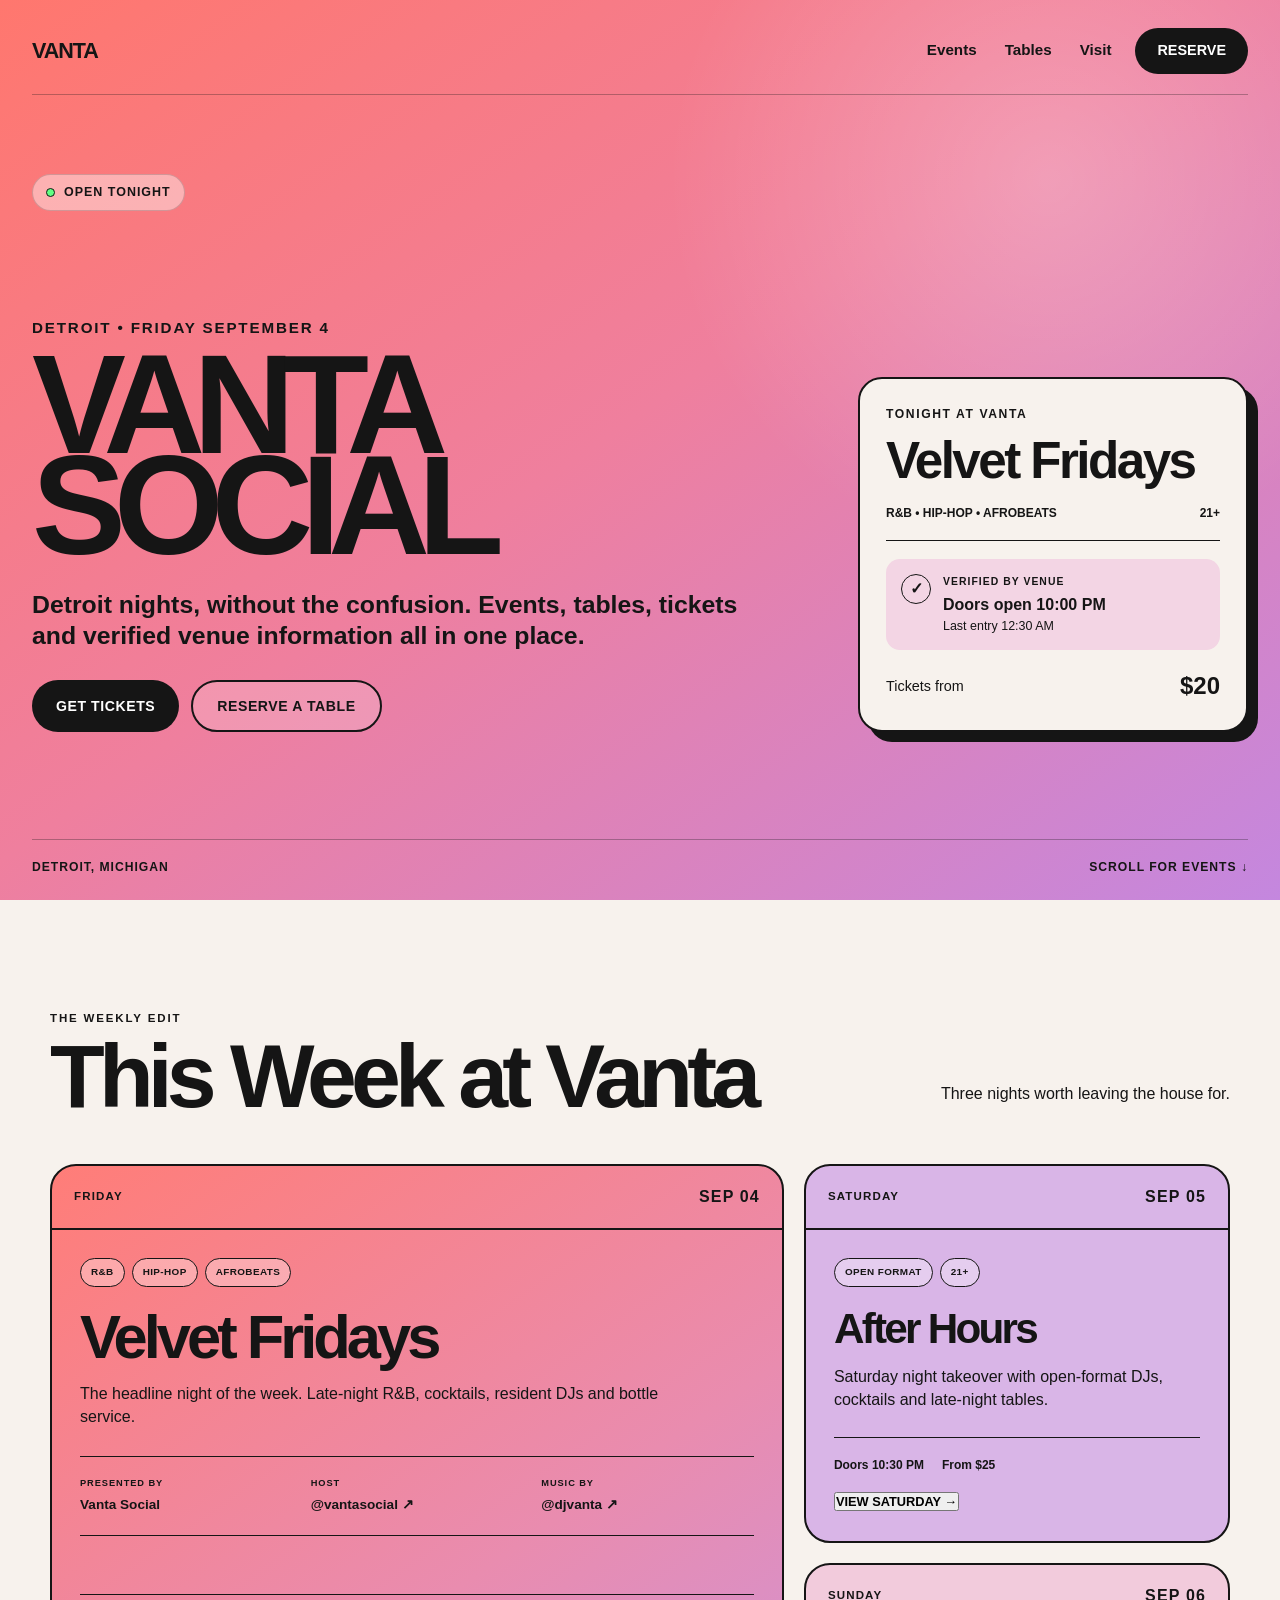
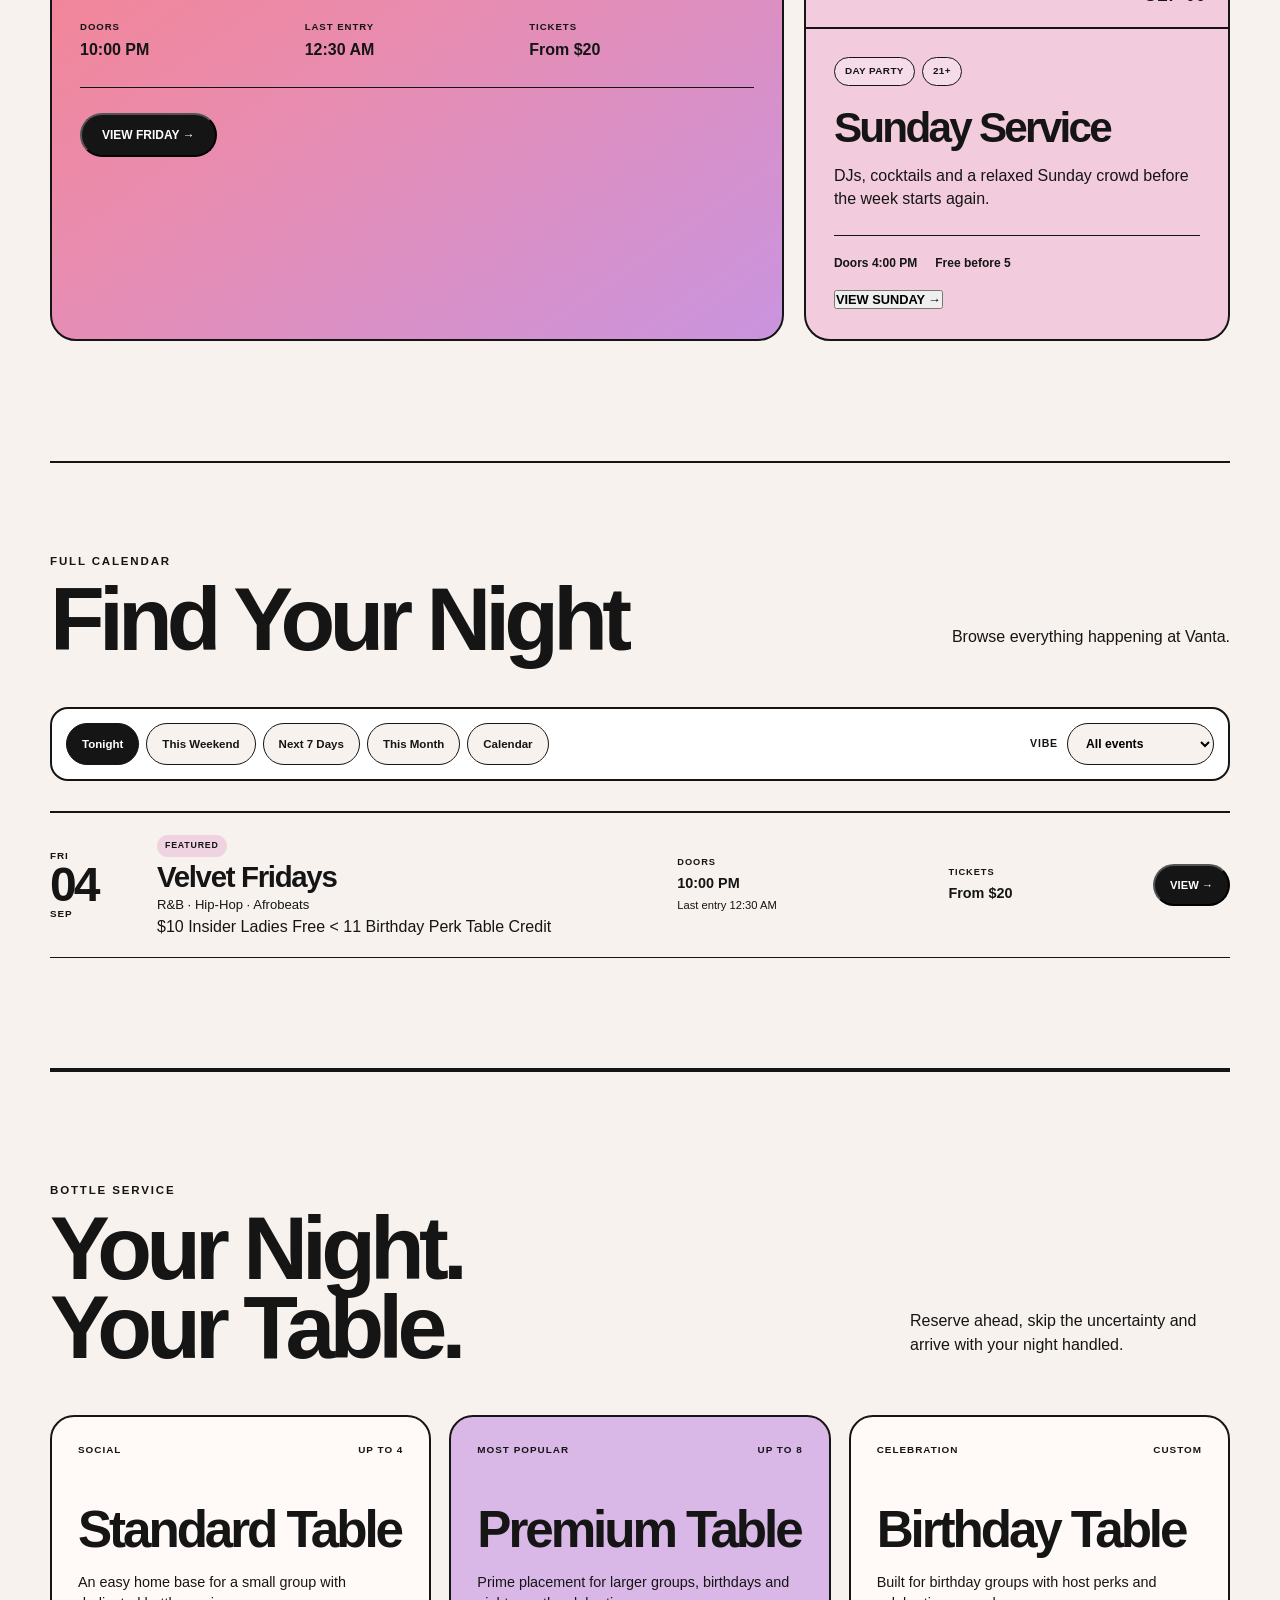
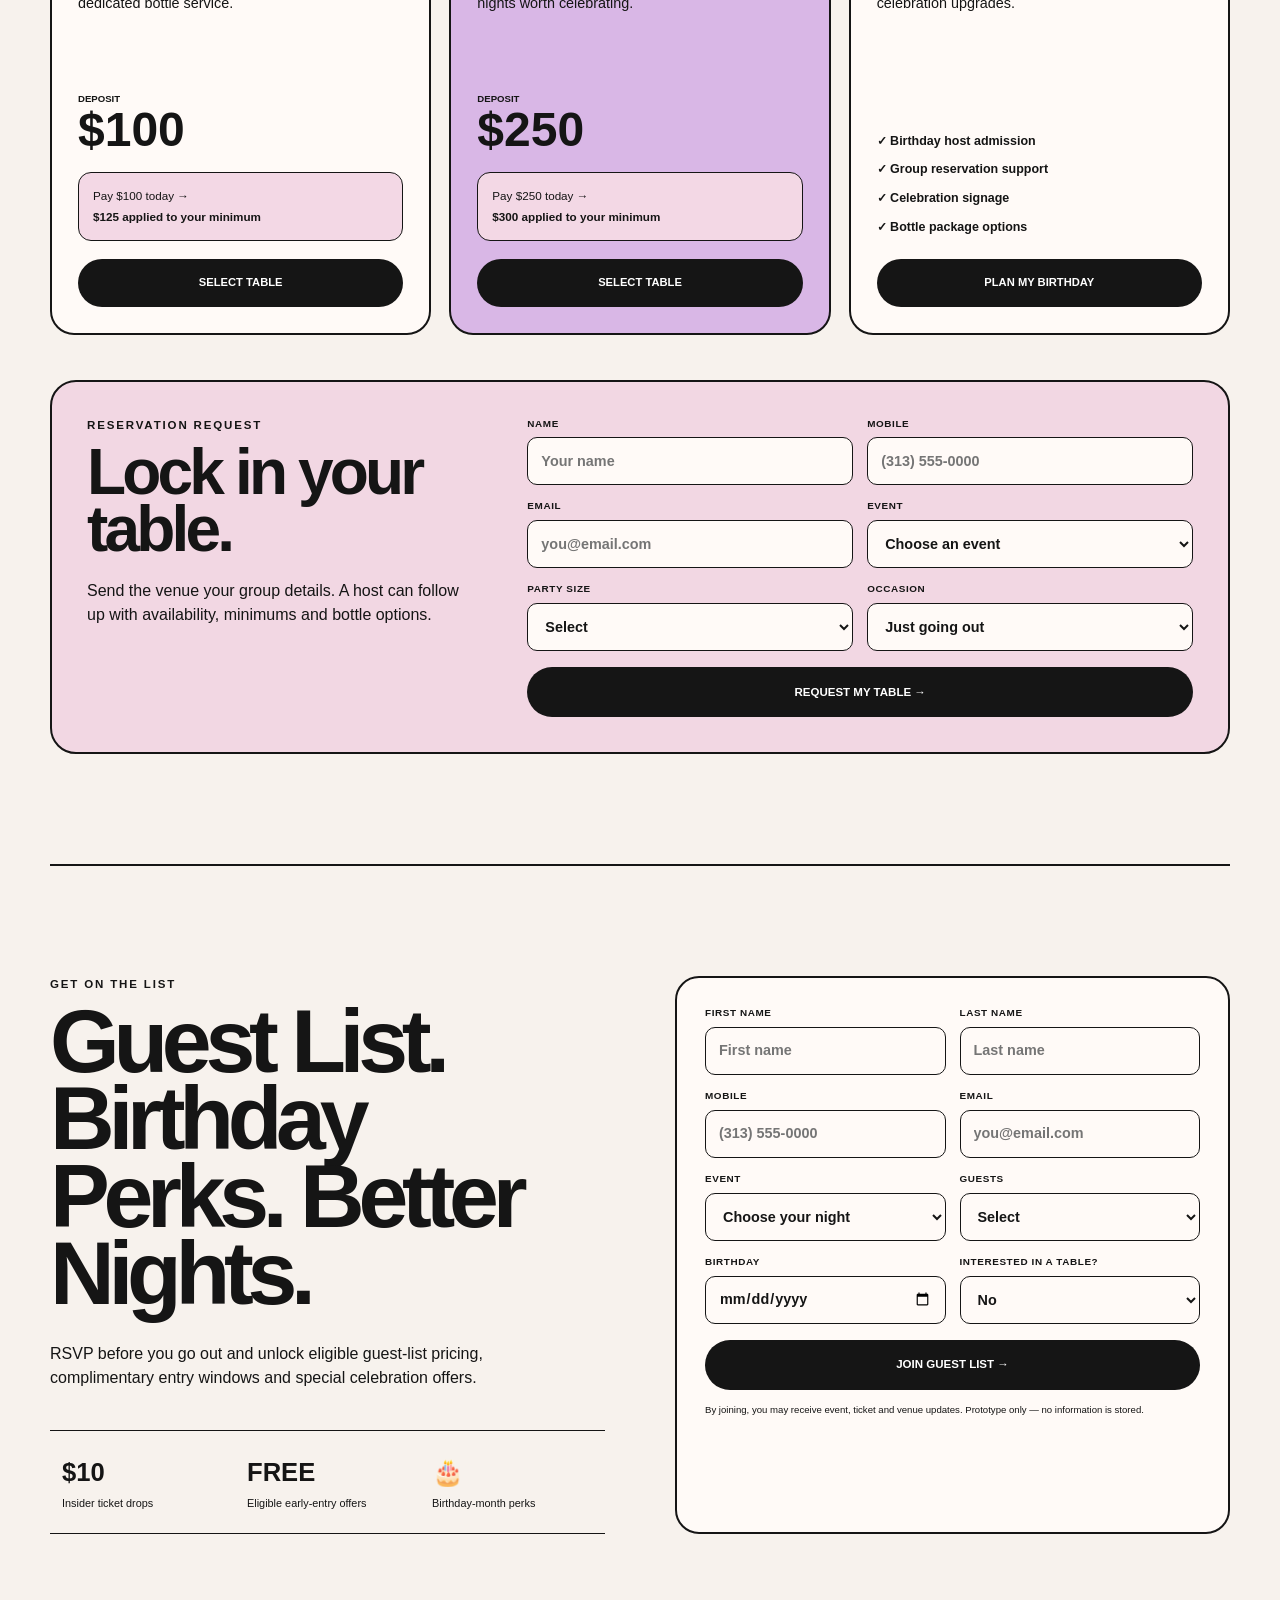
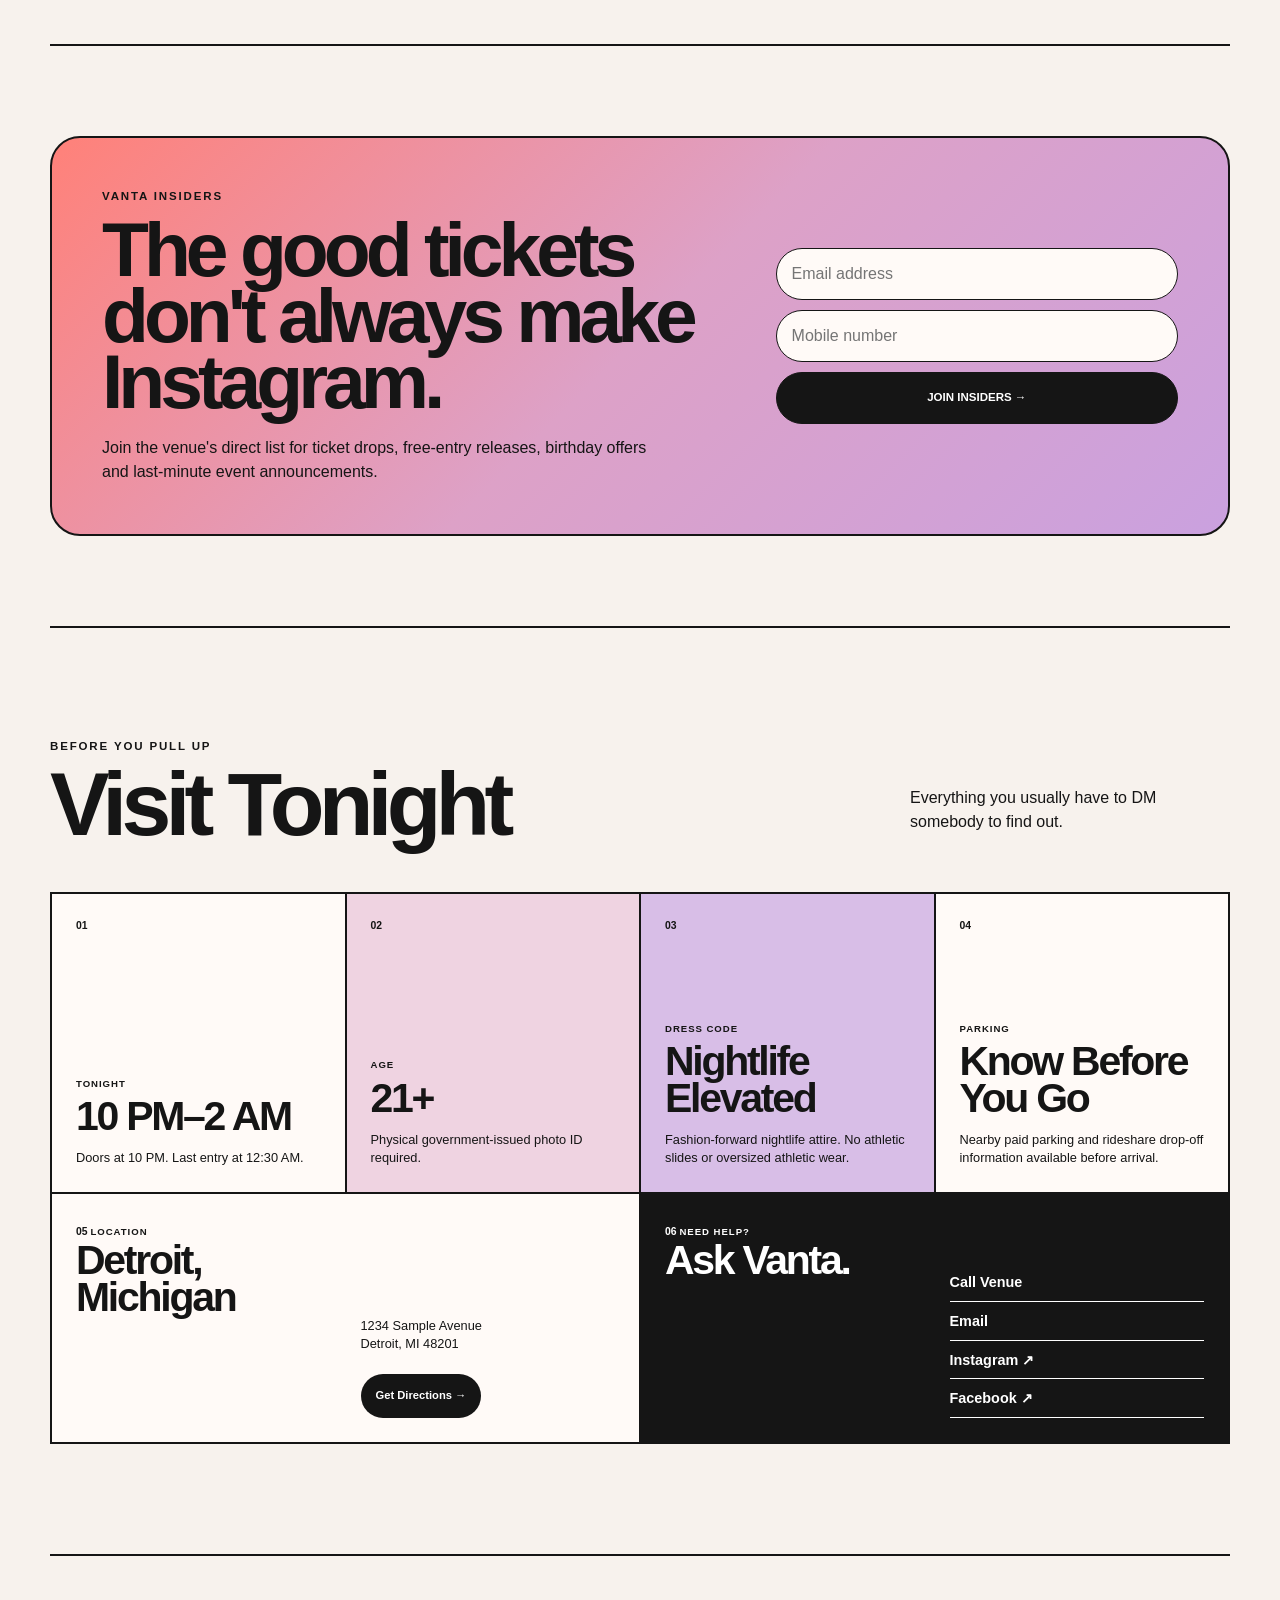
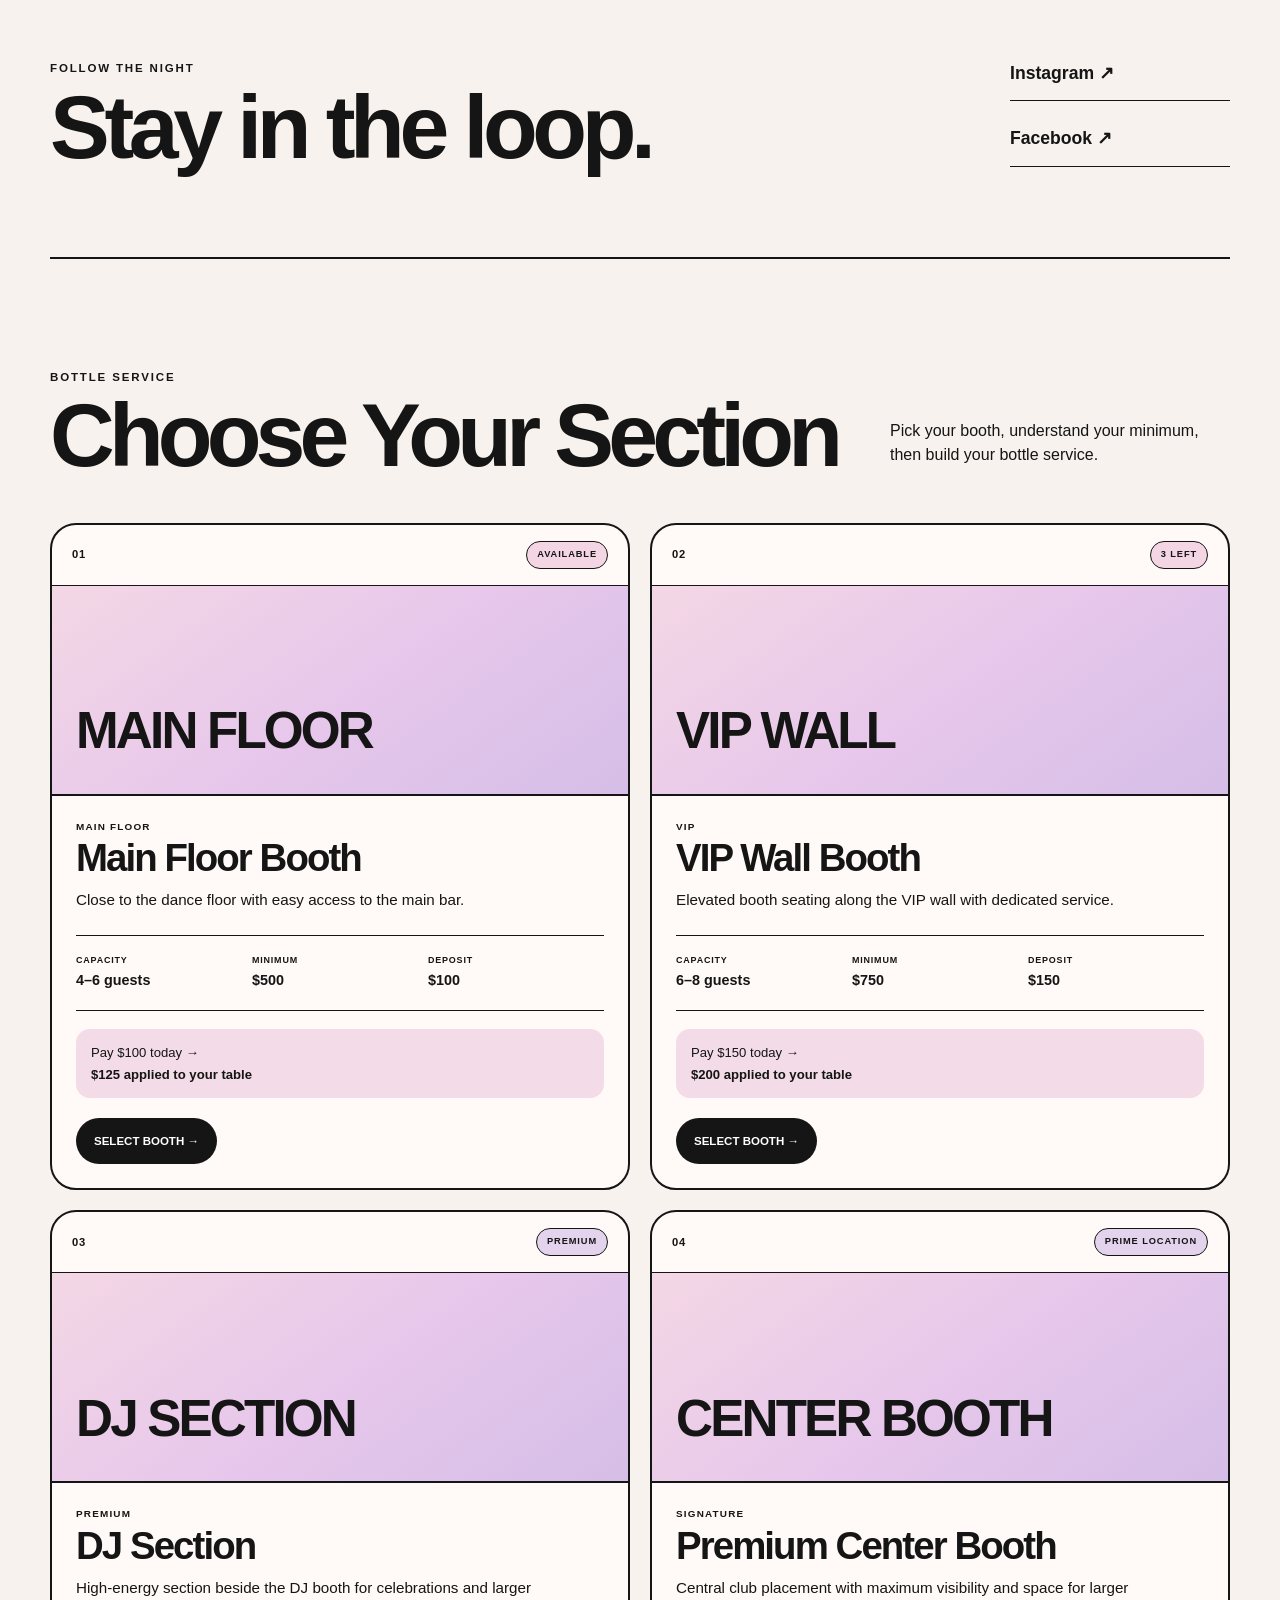
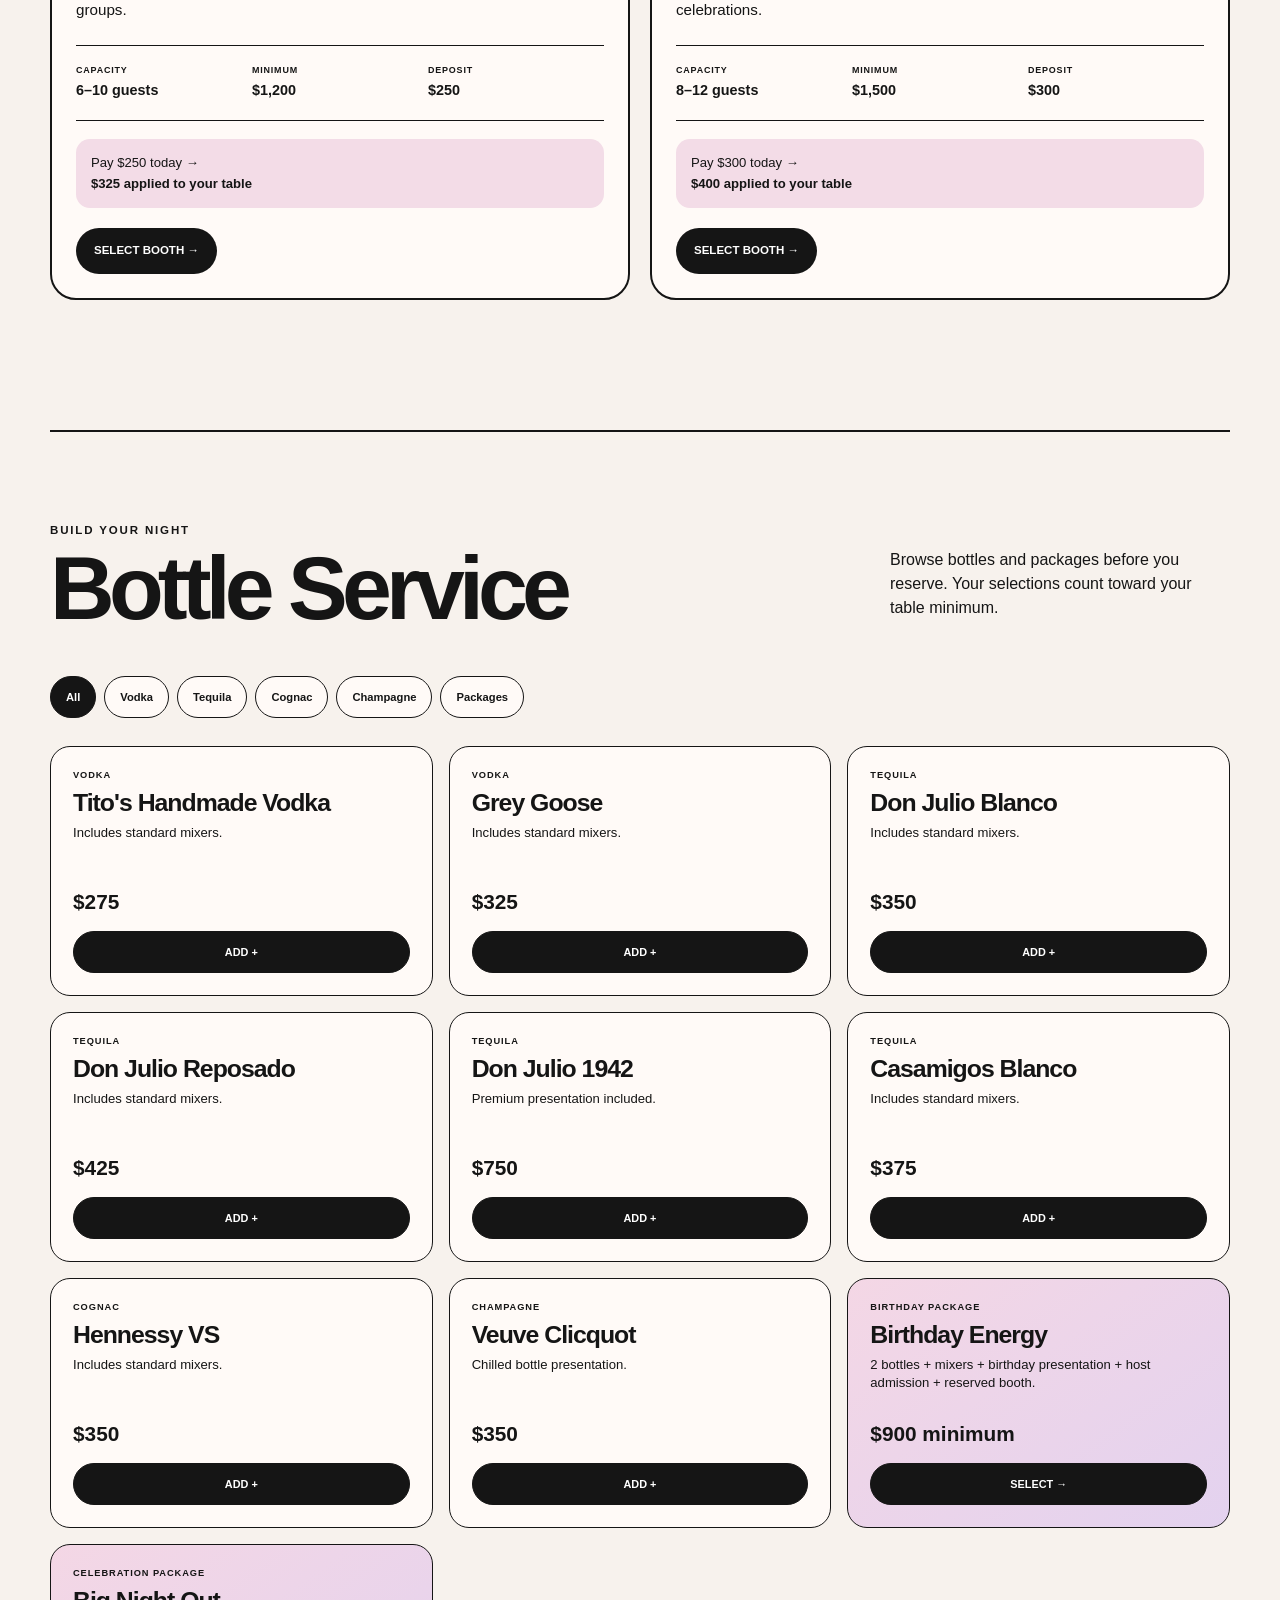
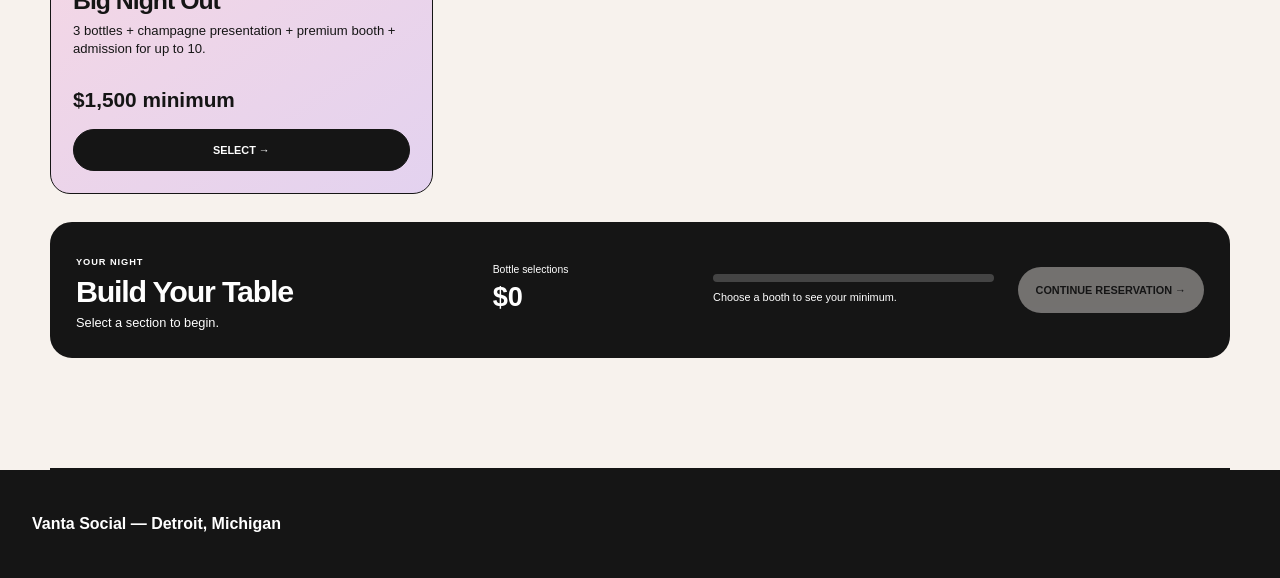
==== commit db4495f6: "Update index.html" ====
--- a/index.html
+++ b/index.html
@@ -867,7 +867,6 @@
                 From $20
               </strong>
             </div>
-
             <button
               type="button"
               class="detail-ticket-button"
@@ -882,12 +881,13 @@
       </div>
 
     </section>
-<!-- ========================================
-     TABLES
-======================================== -->
-
-<section id="tables" class="tables-section">
-
+
+
+    <!-- ========================================
+         TABLES
+    ======================================== -->
+
+    <section id="tables" class="tables-section">
   <div class="section-heading">
 
     <div>
@@ -2494,6 +2494,269 @@
   </div>
 
 </section>
+  <section id="reservation-flow" class="reservation-flow hidden">
+
+  <div class="reservation-header">
+
+    <div>
+      <p class="section-kicker">
+        COMPLETE YOUR NIGHT
+      </p>
+
+      <h2>
+        Table Reservation
+      </h2>
+    </div>
+
+    <button
+      type="button"
+      id="close-reservation"
+      class="detail-close"
+      aria-label="Close reservation"
+    >
+      ×
+    </button>
+
+  </div>
+
+
+  <div class="reservation-layout">
+
+    <form
+      id="reservation-form"
+      class="reservation-form"
+    >
+
+      <div class="form-grid">
+
+        <label>
+          Full Name
+
+          <input
+            type="text"
+            id="reservation-name"
+            required
+          >
+        </label>
+
+
+        <label>
+          Phone
+
+          <input
+            type="tel"
+            id="reservation-phone"
+            required
+          >
+        </label>
+
+
+        <label>
+          Email
+
+          <input
+            type="email"
+            id="reservation-email"
+            required
+          >
+        </label>
+
+
+        <label>
+          Guest Count
+
+          <select
+            id="reservation-guests"
+            required
+          >
+            <option value="">
+              Select
+            </option>
+
+            <option>2</option>
+            <option>4</option>
+            <option>6</option>
+            <option>8</option>
+            <option>10</option>
+            <option>12</option>
+          </select>
+        </label>
+
+
+        <label>
+          Event
+
+          <select
+            id="reservation-event"
+            required
+          >
+            <option value="">
+              Select Event
+            </option>
+
+            <option>
+              Velvet Fridays
+            </option>
+
+            <option>
+              After Hours
+            </option>
+
+            <option>
+              Sunday Service
+            </option>
+
+            <option>
+              Midnight Social
+            </option>
+
+            <option>
+              Global Frequency
+            </option>
+          </select>
+        </label>
+
+
+        <label>
+          Celebration
+
+          <select id="reservation-celebration">
+
+            <option>
+              None
+            </option>
+
+            <option>
+              Birthday
+            </option>
+
+            <option>
+              Bachelorette
+            </option>
+
+            <option>
+              Graduation
+            </option>
+
+            <option>
+              Anniversary
+            </option>
+
+            <option>
+              Other
+            </option>
+
+          </select>
+        </label>
+
+      </div>
+
+
+      <label class="full-field">
+
+        Special Requests
+
+        <textarea
+          id="reservation-notes"
+          rows="4"
+          placeholder="Birthday signage, preferred arrival time, accessibility needs, etc."
+        ></textarea>
+
+      </label>
+
+
+      <label class="reservation-check">
+
+        <input
+          type="checkbox"
+          id="reservation-agreement"
+          required
+        >
+
+        <span>
+          I understand that table minimums,
+          taxes, gratuity and venue policies
+          may apply.
+        </span>
+
+      </label>
+
+
+      <button
+        type="submit"
+        class="reservation-submit"
+      >
+        Reserve Table →
+      </button>
+
+    </form>
+
+
+    <aside class="reservation-summary">
+
+      <p class="section-kicker">
+        YOUR RESERVATION
+      </p>
+
+      <h3 id="summary-section">
+        Selected Booth
+      </h3>
+
+
+      <div class="summary-row">
+        <span>
+          Table minimum
+        </span>
+
+        <strong id="summary-minimum">
+          $0
+        </strong>
+      </div>
+
+
+      <div class="summary-row">
+        <span>
+          Bottle selections
+        </span>
+
+        <strong id="summary-bottles">
+          $0
+        </strong>
+      </div>
+
+
+      <div class="summary-row">
+        <span>
+          Deposit due today
+        </span>
+
+        <strong id="summary-deposit">
+          $0
+        </strong>
+      </div>
+
+
+      <div class="summary-row highlight">
+        <span>
+          Table credit
+        </span>
+
+        <strong id="summary-credit">
+          $0
+        </strong>
+      </div>
+
+
+      <p class="summary-note">
+        Prototype checkout only.
+        No payment will be processed.
+      </p>
+
+    </aside>
+
+  </div>
+
+</section>
   <footer>
     <p>
       Vanta Social — Detroit, Michigan
--- a/styles.css
+++ b/styles.css
@@ -1787,3 +1787,489 @@
   }
 
 }
+/* ========================================
+   TABLES + BOTTLE SERVICE
+======================================== */
+
+.tables-section {
+  max-width: 1180px;
+  margin: 0 auto;
+  padding: 110px 0;
+  border-top: 2px solid #151515;
+}
+
+.tables-heading,
+.bottle-heading {
+  display: flex;
+  justify-content: space-between;
+  align-items: end;
+  gap: 40px;
+  margin-bottom: 48px;
+}
+
+.tables-heading h2,
+.bottle-heading h2 {
+  margin: 0;
+  font-size: clamp(3.7rem, 7vw, 6.5rem);
+  line-height: 0.88;
+  letter-spacing: -0.065em;
+}
+
+.tables-heading > p,
+.bottle-heading > p {
+  max-width: 340px;
+  padding-bottom: 8px;
+  font-size: 1rem;
+}
+
+
+/* ========================================
+   SECTION / BOOTH CARDS
+======================================== */
+
+.section-grid {
+  display: grid;
+  grid-template-columns: repeat(2, 1fr);
+  gap: 20px;
+}
+
+.section-card {
+  overflow: hidden;
+
+  border: 2px solid #151515;
+  border-radius: 26px;
+
+  background: #fffaf7;
+}
+
+.section-card-top {
+  display: flex;
+  justify-content: space-between;
+  align-items: center;
+
+  padding: 16px 20px;
+
+  border-bottom: 1px solid #151515;
+
+  font-size: 0.7rem;
+  font-weight: 900;
+  letter-spacing: 0.08em;
+}
+
+.availability-badge {
+  padding: 6px 10px;
+
+  border: 1px solid #151515;
+  border-radius: 100px;
+
+  background: #f3d5e4;
+
+  font-size: 0.58rem;
+  font-weight: 900;
+}
+
+.availability-badge.premium {
+  background: #e3d3ed;
+}
+
+.section-visual {
+  min-height: 210px;
+
+  display: flex;
+  align-items: flex-end;
+
+  padding: 24px;
+
+  border-bottom: 2px solid #151515;
+
+  background:
+    linear-gradient(
+      145deg,
+      #f4d7e5 0%,
+      #e7c7eb 52%,
+      #d5bee7 100%
+    );
+
+  font-size: clamp(2.2rem, 4vw, 4rem);
+  font-weight: 900;
+  letter-spacing: -0.055em;
+}
+
+.section-card-body {
+  padding: 24px;
+}
+
+.section-type {
+  margin-bottom: 6px;
+
+  font-size: 0.62rem;
+  font-weight: 900;
+  letter-spacing: 0.12em;
+}
+
+.section-card h3 {
+  margin-bottom: 12px;
+
+  font-size: clamp(2rem, 3vw, 3rem);
+  line-height: 0.95;
+  letter-spacing: -0.05em;
+}
+
+.section-description {
+  max-width: 500px;
+  margin-bottom: 24px;
+
+  font-size: 0.95rem;
+  line-height: 1.45;
+}
+
+.section-stats {
+  display: grid;
+  grid-template-columns: repeat(3, 1fr);
+
+  padding: 18px 0;
+  margin-bottom: 18px;
+
+  border-top: 1px solid #151515;
+  border-bottom: 1px solid #151515;
+}
+
+.section-stats div {
+  display: flex;
+  flex-direction: column;
+  gap: 3px;
+}
+
+.section-stats small {
+  font-size: 0.56rem;
+  font-weight: 900;
+  letter-spacing: 0.09em;
+}
+
+.section-stats strong {
+  font-size: 0.9rem;
+}
+
+.credit-offer {
+  margin-bottom: 20px;
+  padding: 14px 15px;
+
+  border-radius: 14px;
+
+  background: #f3dce7;
+
+  font-size: 0.82rem;
+}
+
+.credit-offer strong {
+  display: block;
+  margin-top: 2px;
+}
+
+.section-select-button {
+  min-height: 46px;
+
+  padding: 0 18px;
+
+  border: 0;
+  border-radius: 100px;
+
+  background: #151515;
+  color: #ffffff;
+
+  font: inherit;
+  font-size: 0.72rem;
+  font-weight: 900;
+  text-transform: uppercase;
+
+  cursor: pointer;
+}
+
+
+/* ========================================
+   BOTTLE SERVICE
+======================================== */
+
+.bottle-service {
+  margin-top: 130px;
+  padding-top: 90px;
+
+  border-top: 2px solid #151515;
+}
+
+.bottle-tabs {
+  display: flex;
+  flex-wrap: wrap;
+  gap: 8px;
+
+  margin-bottom: 28px;
+}
+
+.bottle-tab {
+  min-height: 42px;
+
+  padding: 0 15px;
+
+  border: 1px solid #151515;
+  border-radius: 100px;
+
+  background: #fffaf7;
+  color: #151515;
+
+  font: inherit;
+  font-size: 0.7rem;
+  font-weight: 900;
+
+  cursor: pointer;
+}
+
+.bottle-tab.active {
+  background: #151515;
+  color: white;
+}
+
+
+/* ========================================
+   BOTTLE MENU
+======================================== */
+
+.bottle-menu {
+  display: grid;
+  grid-template-columns: repeat(3, 1fr);
+  gap: 16px;
+}
+
+.bottle-item {
+  min-height: 250px;
+
+  display: flex;
+  flex-direction: column;
+
+  padding: 22px;
+
+  border: 1px solid #151515;
+  border-radius: 20px;
+
+  background: #fffaf7;
+}
+
+.bottle-item small {
+  display: block;
+
+  margin-bottom: 8px;
+
+  font-size: 0.58rem;
+  font-weight: 900;
+  letter-spacing: 0.1em;
+}
+
+.bottle-item h3 {
+  margin-bottom: 8px;
+
+  font-size: 1.55rem;
+  line-height: 1;
+  letter-spacing: -0.04em;
+}
+
+.bottle-item p {
+  margin-bottom: 18px;
+
+  font-size: 0.82rem;
+  line-height: 1.4;
+}
+
+.bottle-item > strong {
+  margin-top: auto;
+  margin-bottom: 14px;
+
+  font-size: 1.3rem;
+}
+
+.add-bottle {
+  min-height: 42px;
+
+  padding: 0 15px;
+
+  border: 1px solid #151515;
+  border-radius: 100px;
+
+  background: #151515;
+  color: #ffffff;
+
+  font: inherit;
+  font-size: 0.68rem;
+  font-weight: 900;
+  text-transform: uppercase;
+
+  cursor: pointer;
+}
+
+.featured-package {
+  background:
+    linear-gradient(
+      145deg,
+      #f4d7e5,
+      #e3d2ef
+    );
+}
+
+
+/* ========================================
+   BOOKING BUILDER
+======================================== */
+
+.booking-builder {
+  margin-top: 28px;
+
+  display: grid;
+  grid-template-columns: 1.4fr 0.7fr 1fr auto;
+  gap: 24px;
+  align-items: center;
+
+  padding: 24px;
+
+  border: 2px solid #151515;
+  border-radius: 22px;
+
+  background: #151515;
+  color: white;
+}
+
+.booking-builder small {
+  font-size: 0.58rem;
+  font-weight: 900;
+  letter-spacing: 0.1em;
+}
+
+.booking-builder h3 {
+  margin: 4px 0 6px;
+
+  font-size: 1.9rem;
+  line-height: 1;
+  letter-spacing: -0.04em;
+}
+
+.booking-builder p {
+  font-size: 0.8rem;
+}
+
+.builder-total {
+  display: flex;
+  flex-direction: column;
+}
+
+.builder-total span {
+  font-size: 0.65rem;
+}
+
+.builder-total strong {
+  font-size: 1.7rem;
+}
+
+.progress-track {
+  width: 100%;
+  height: 8px;
+
+  overflow: hidden;
+
+  border-radius: 100px;
+
+  background: rgba(255, 255, 255, 0.2);
+}
+
+.progress-fill {
+  width: 0%;
+  height: 100%;
+
+  border-radius: 100px;
+
+  background: #f1cfe0;
+}
+
+.builder-progress p {
+  margin-top: 7px;
+
+  font-size: 0.68rem;
+}
+
+.continue-reservation {
+  min-height: 46px;
+
+  padding: 0 18px;
+
+  border: 0;
+  border-radius: 100px;
+
+  background: #fffaf7;
+  color: #151515;
+
+  font: inherit;
+  font-size: 0.68rem;
+  font-weight: 900;
+  text-transform: uppercase;
+}
+
+.continue-reservation:disabled {
+  opacity: 0.4;
+  cursor: not-allowed;
+}
+
+
+/* ========================================
+   RESPONSIVE
+======================================== */
+
+@media (max-width: 900px) {
+
+  .section-grid {
+    grid-template-columns: 1fr;
+  }
+
+  .bottle-menu {
+    grid-template-columns: repeat(2, 1fr);
+  }
+
+  .booking-builder {
+    grid-template-columns: 1fr 1fr;
+  }
+}
+
+@media (max-width: 650px) {
+
+  .tables-section {
+    padding: 75px 0;
+  }
+
+  .tables-heading,
+  .bottle-heading {
+    flex-direction: column;
+    align-items: flex-start;
+  }
+
+  .tables-heading h2,
+  .bottle-heading h2 {
+    font-size: clamp(3rem, 15vw, 4.5rem);
+  }
+
+  .section-stats {
+    grid-template-columns: 1fr;
+    gap: 12px;
+  }
+
+  .bottle-service {
+    margin-top: 90px;
+    padding-top: 65px;
+  }
+
+  .bottle-menu {
+    grid-template-columns: 1fr;
+  }
+
+  .booking-builder {
+    grid-template-columns: 1fr;
+  }
+
+  .continue-reservation {
+    width: 100%;
+  }
+}
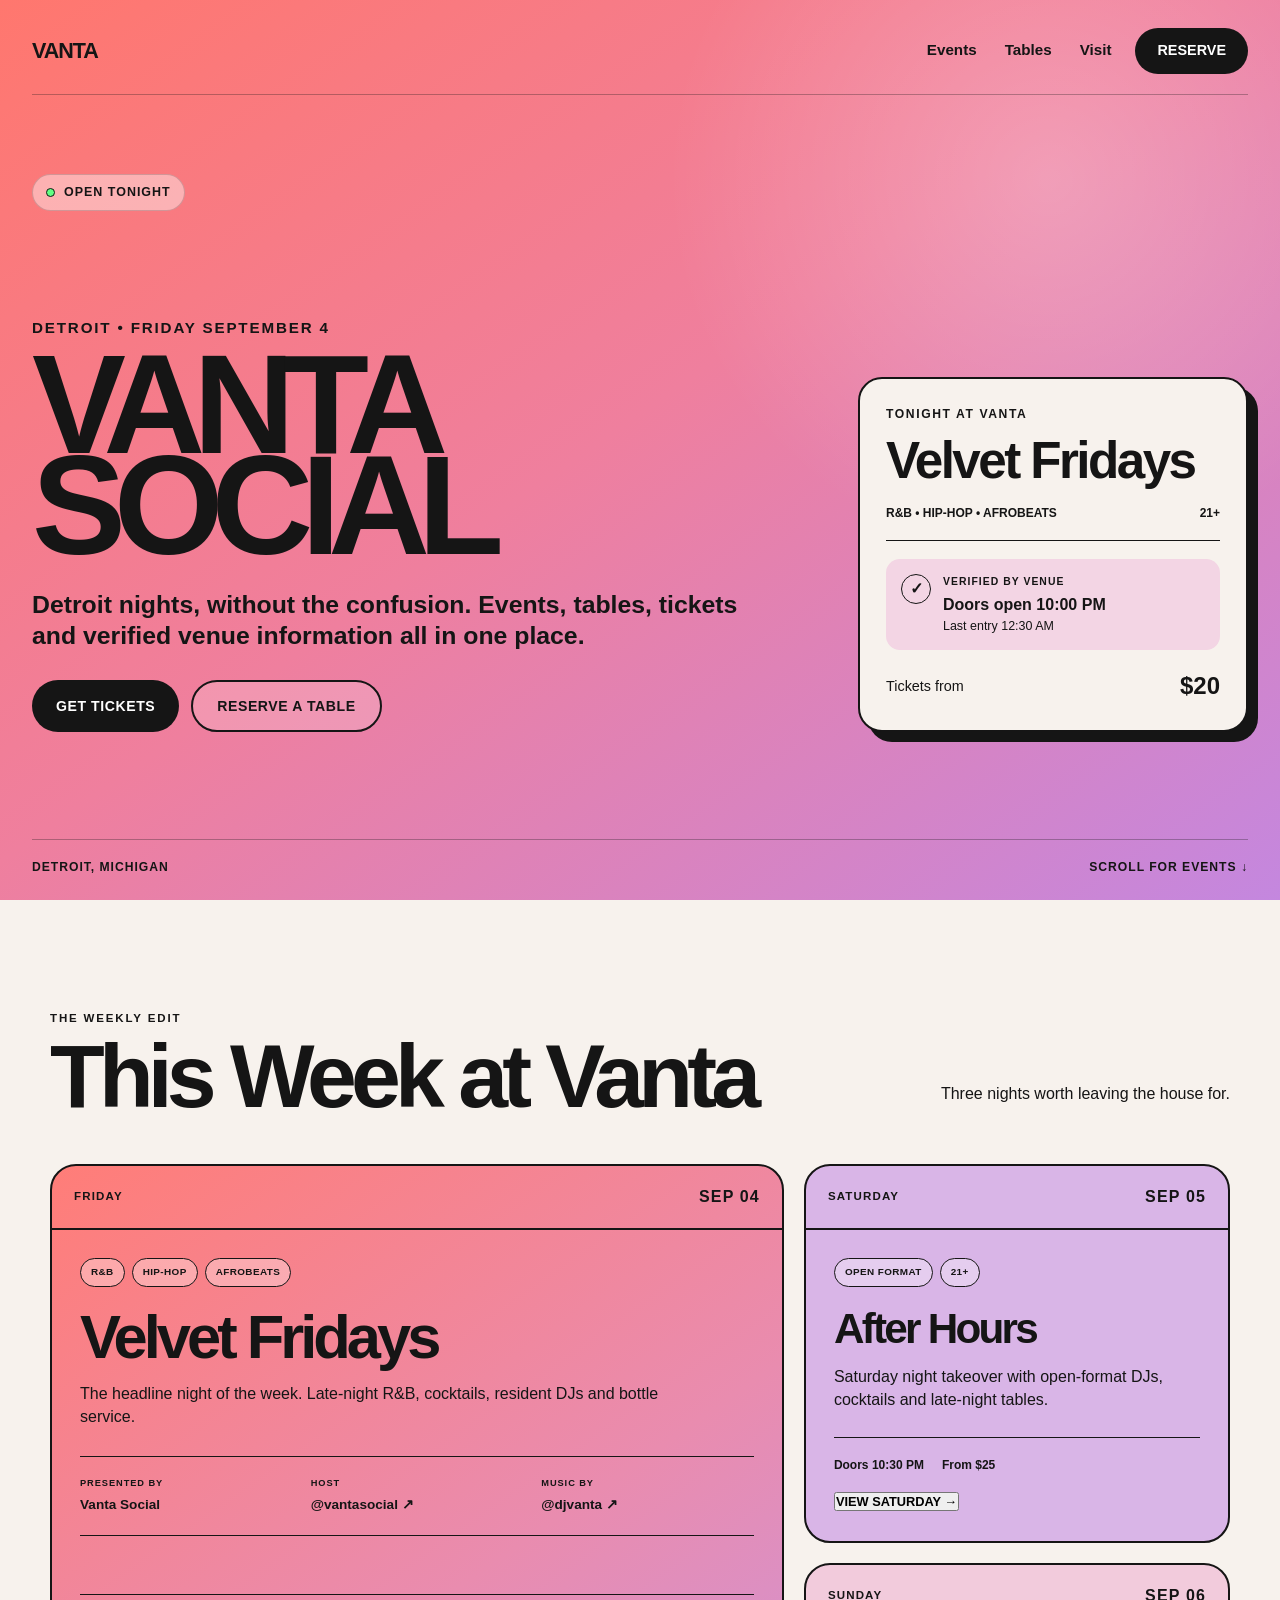
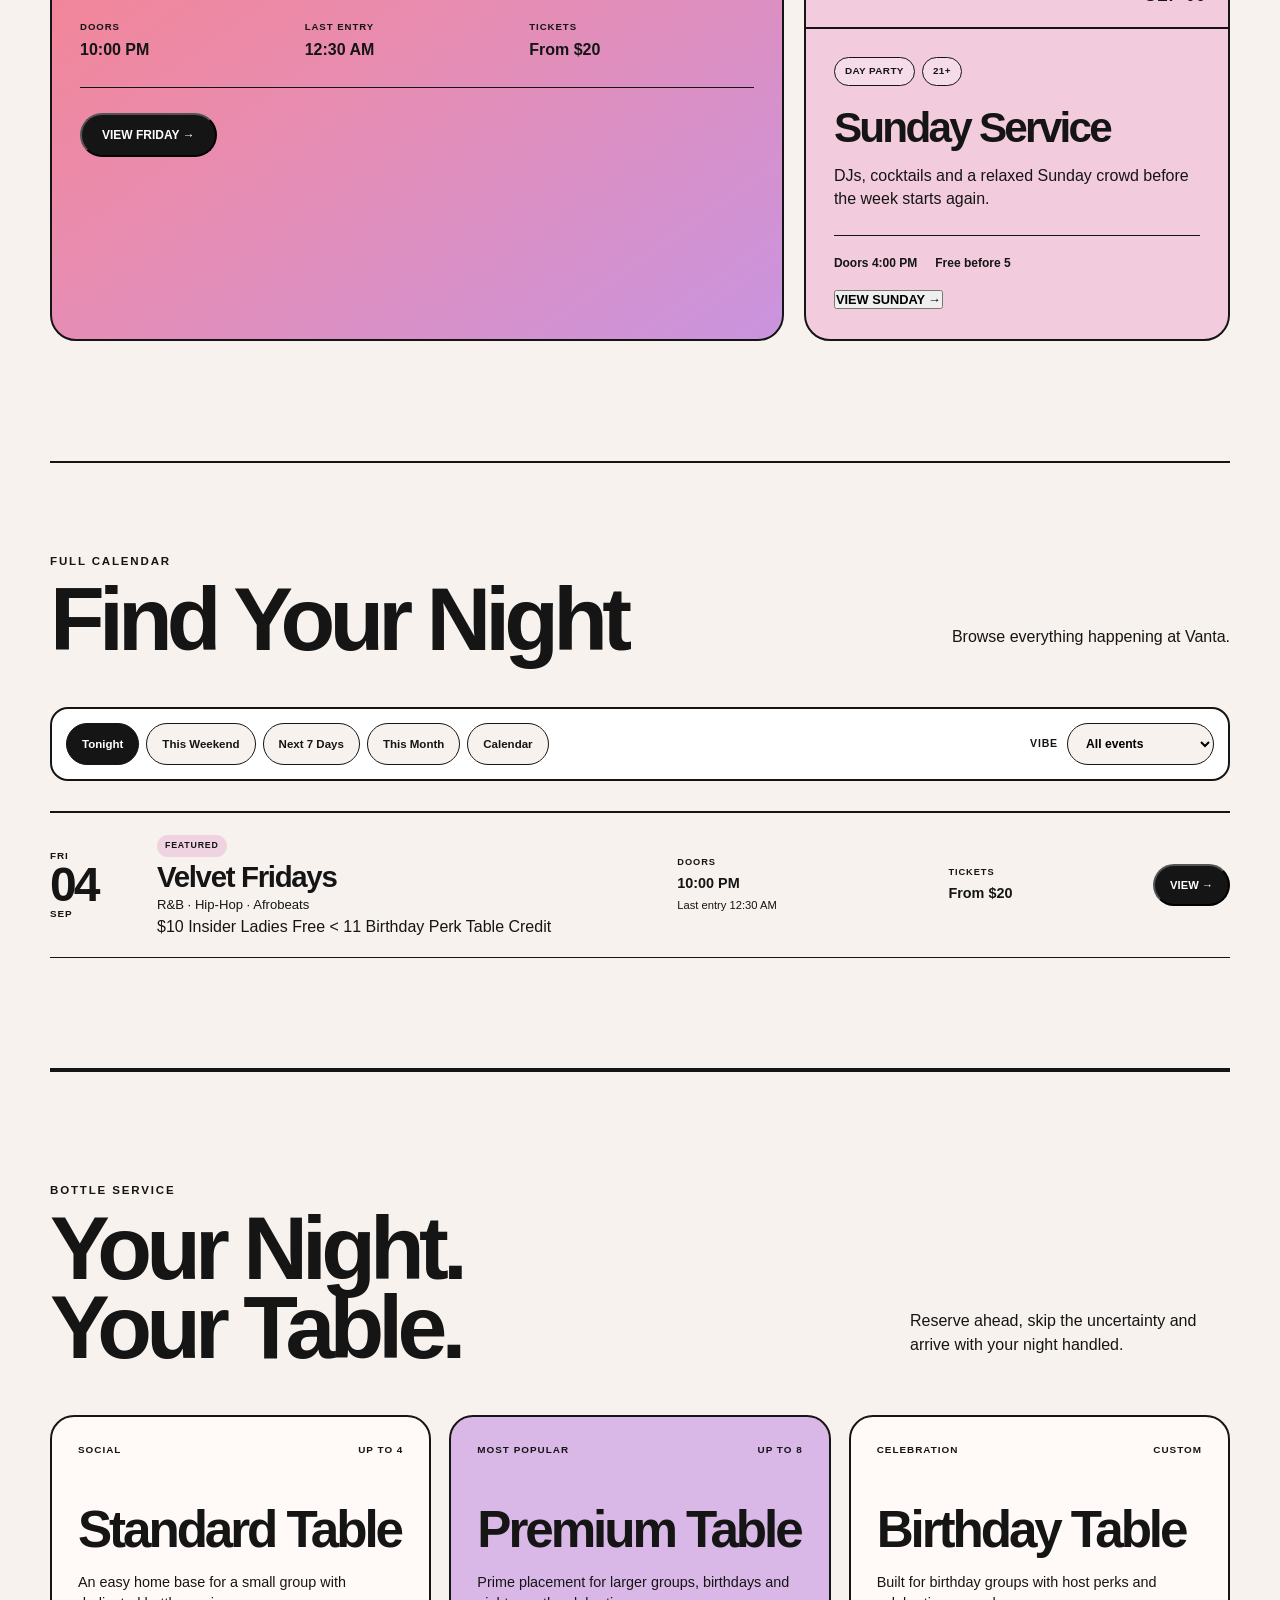
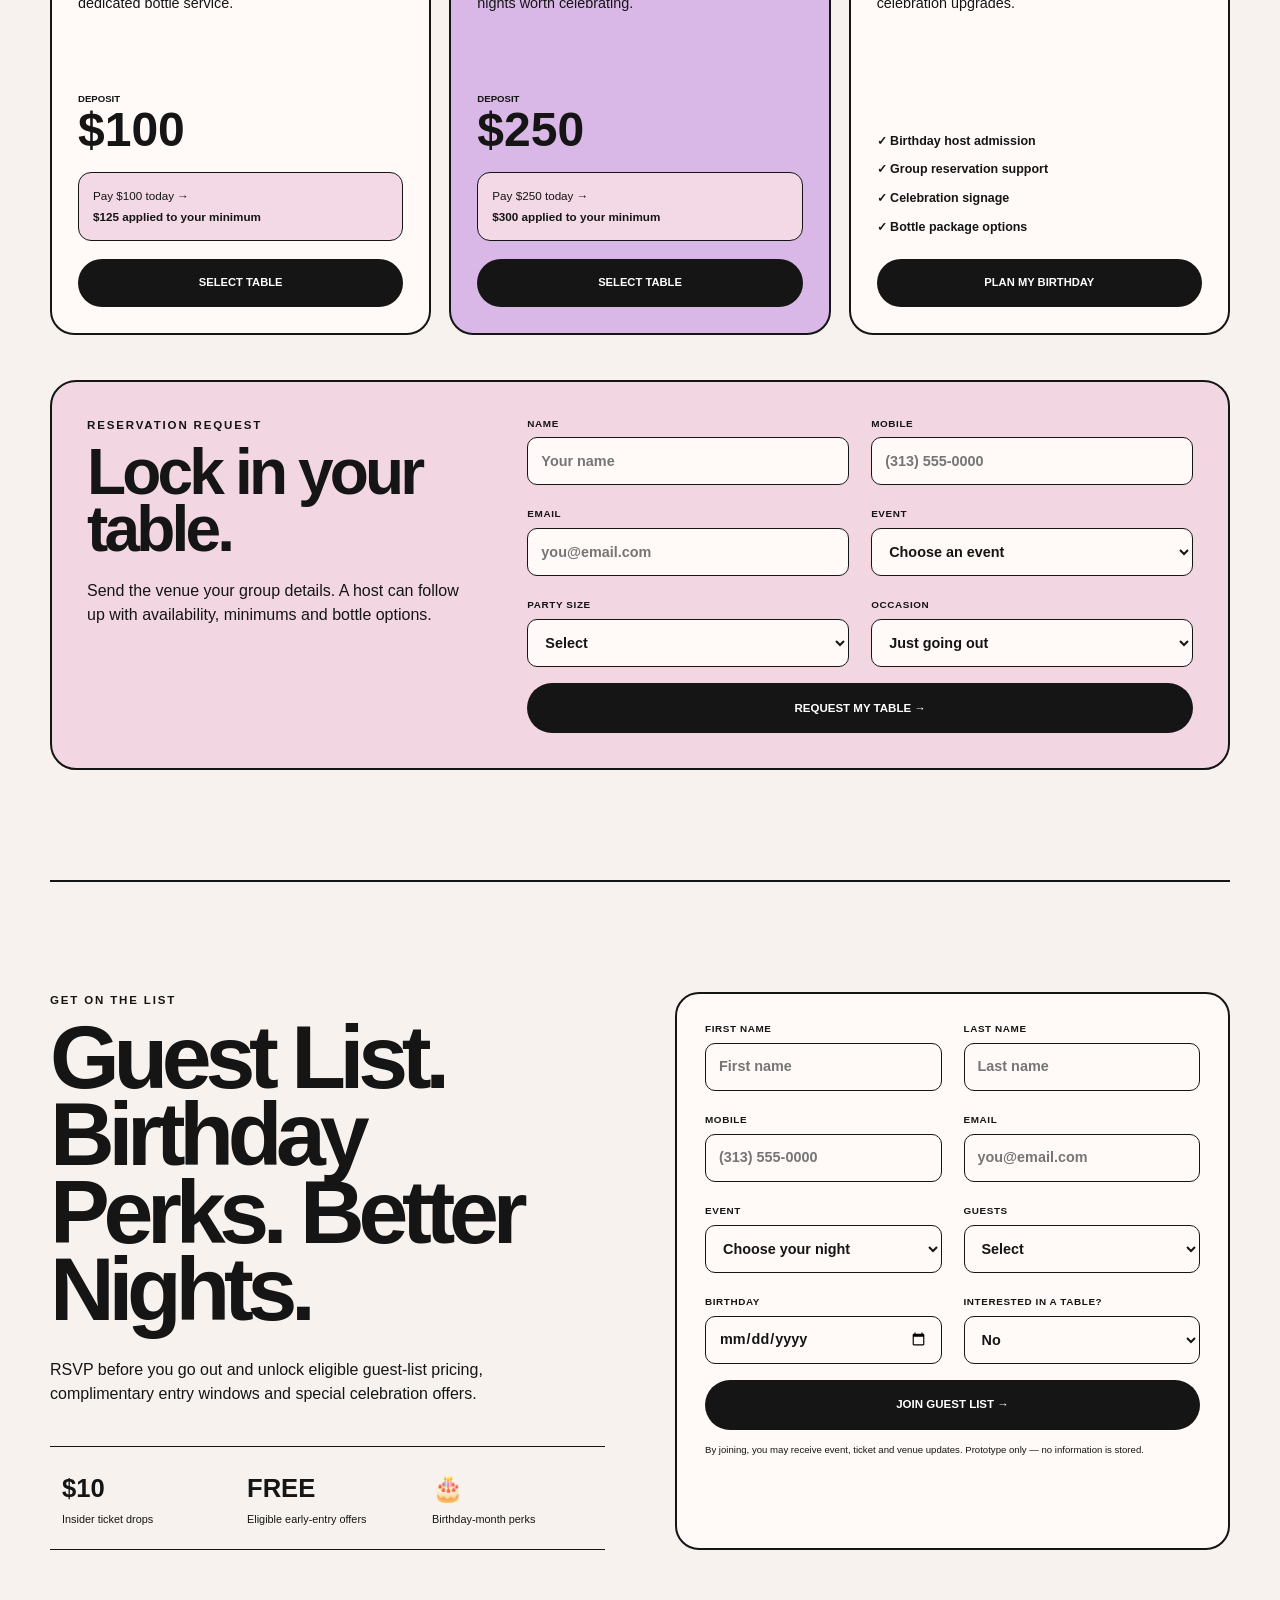
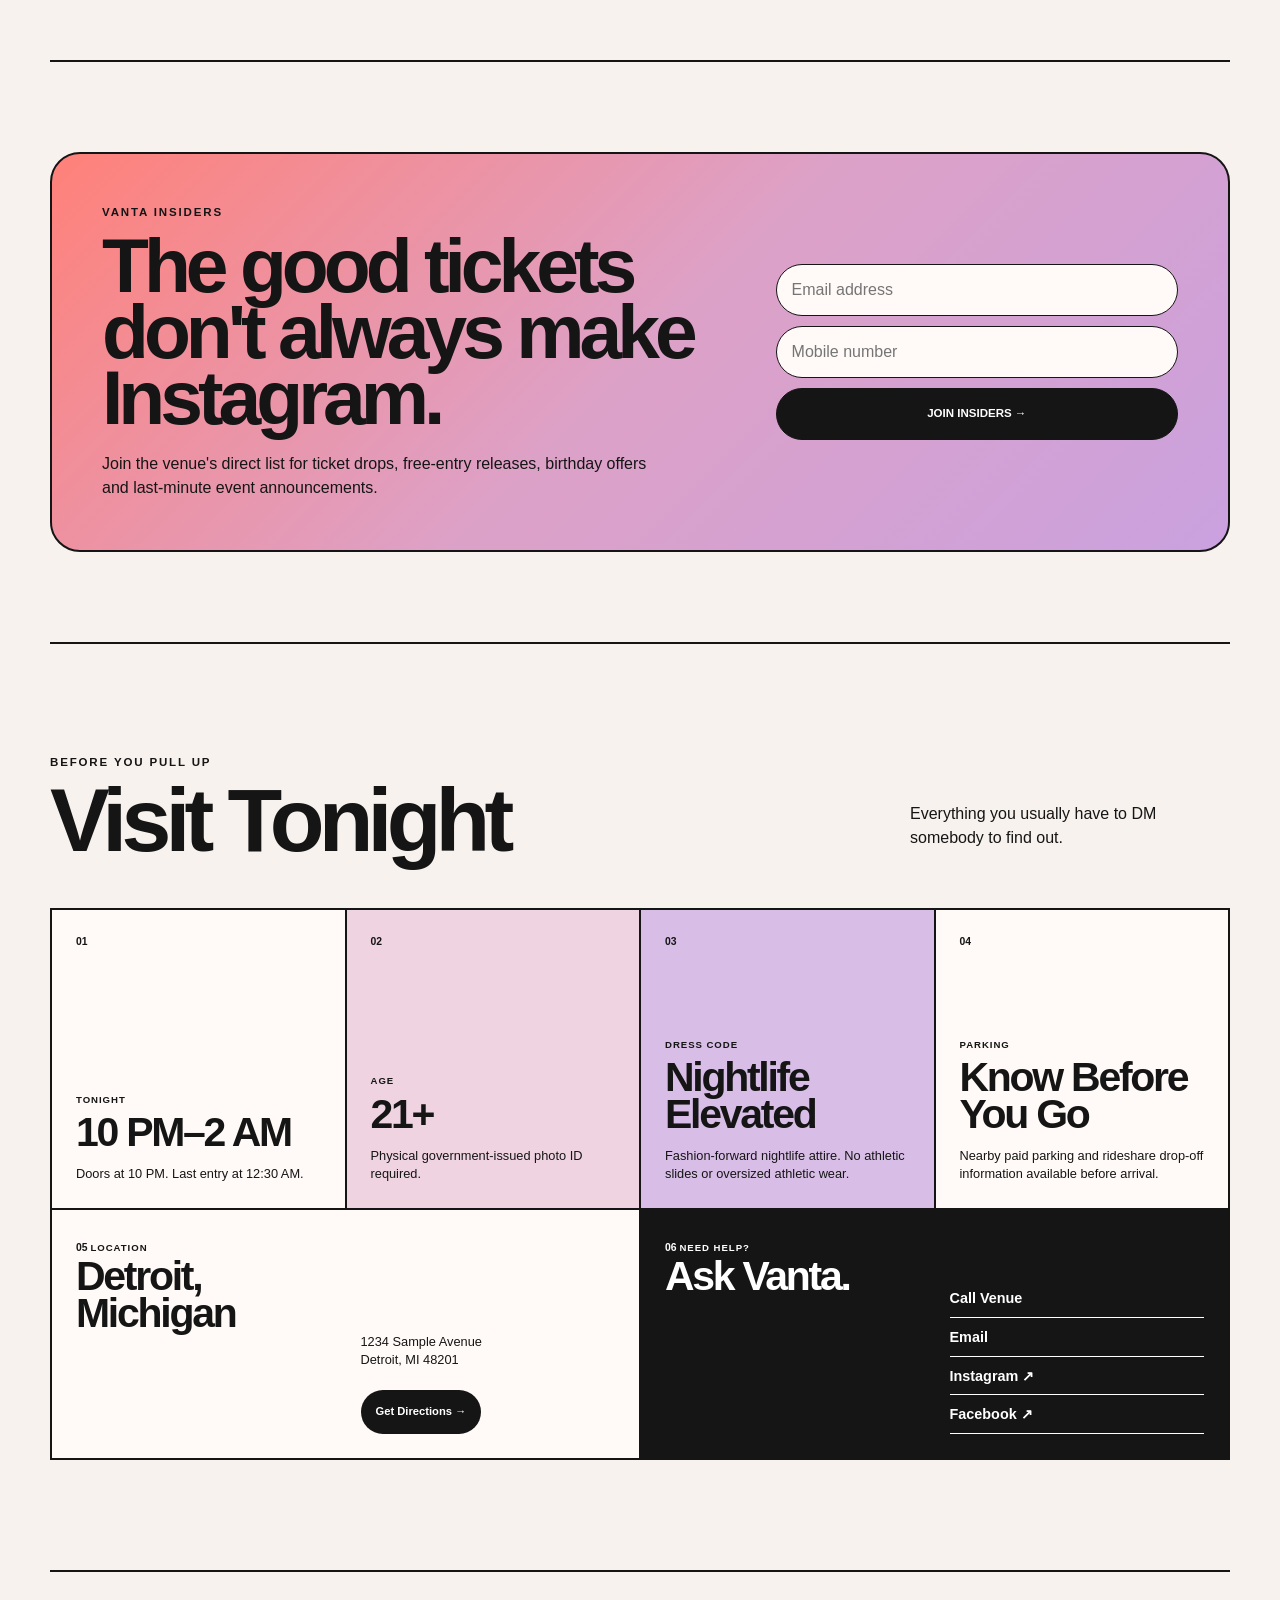
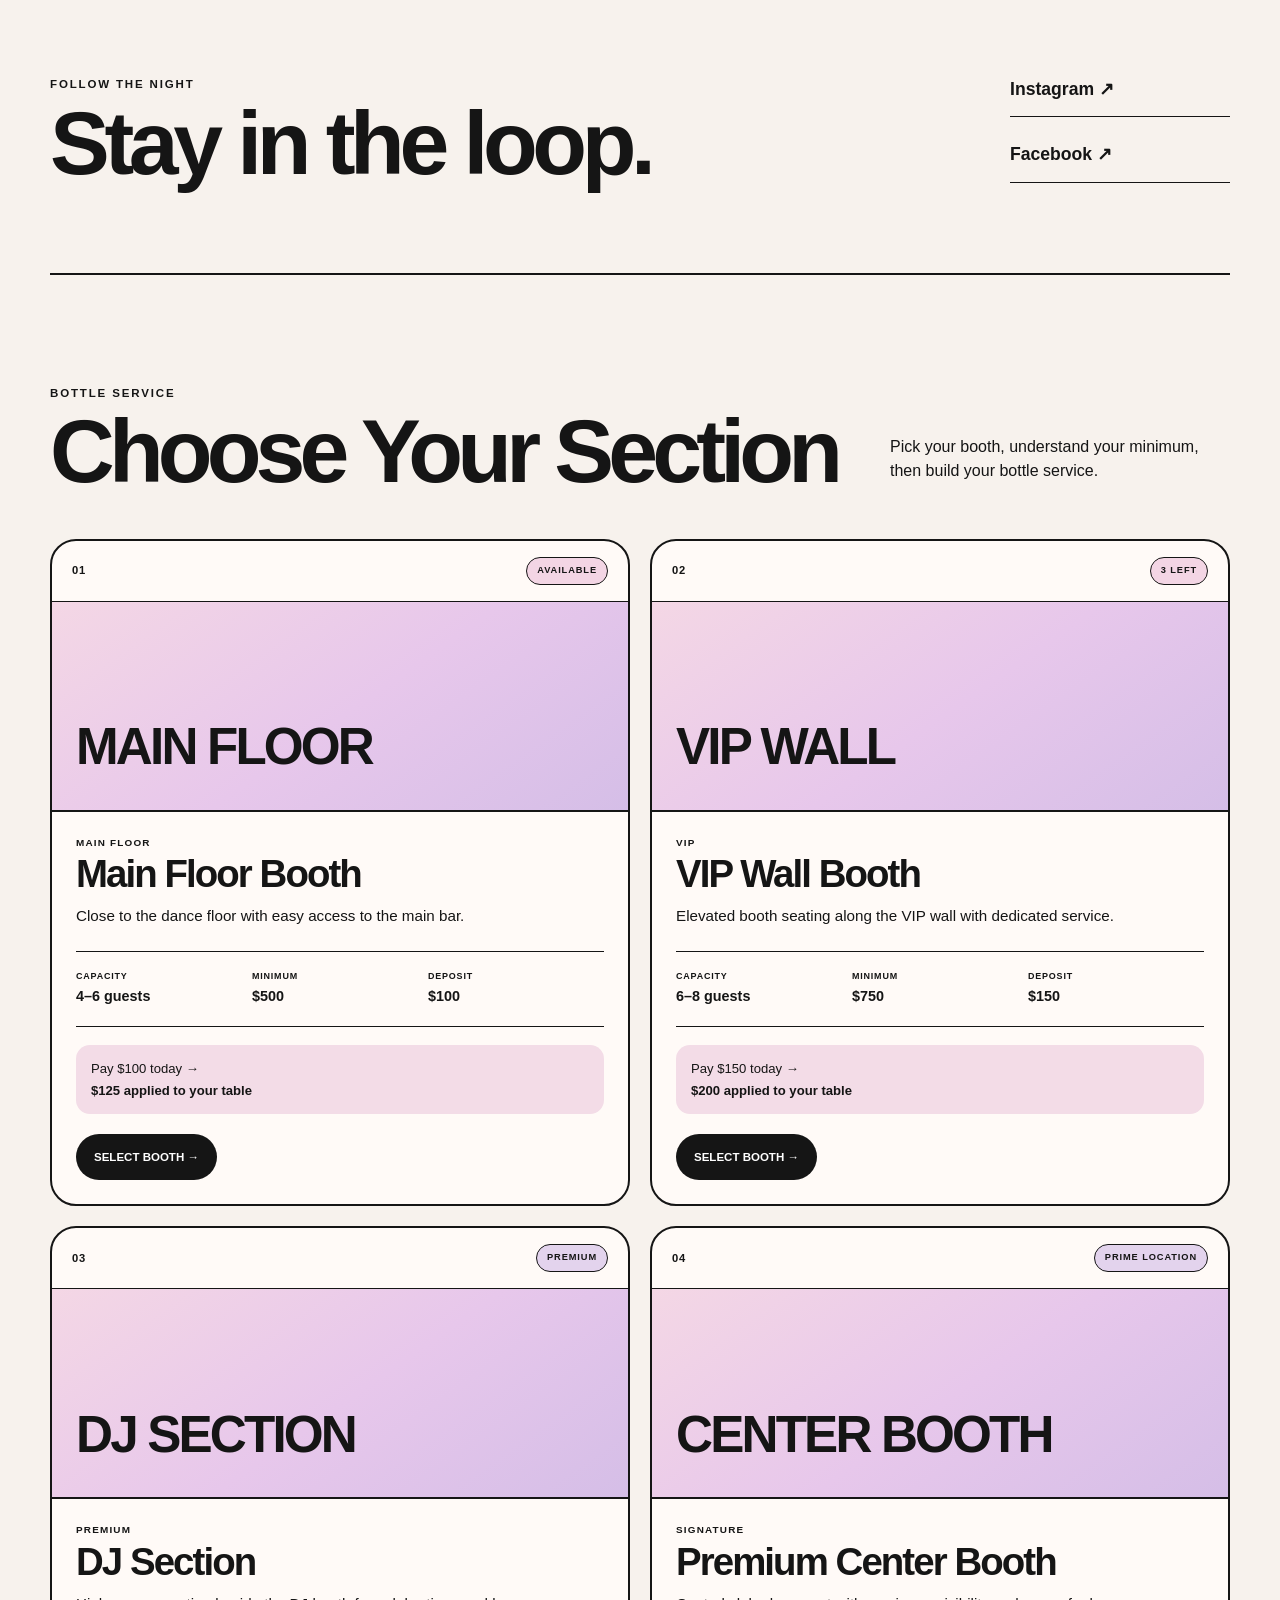
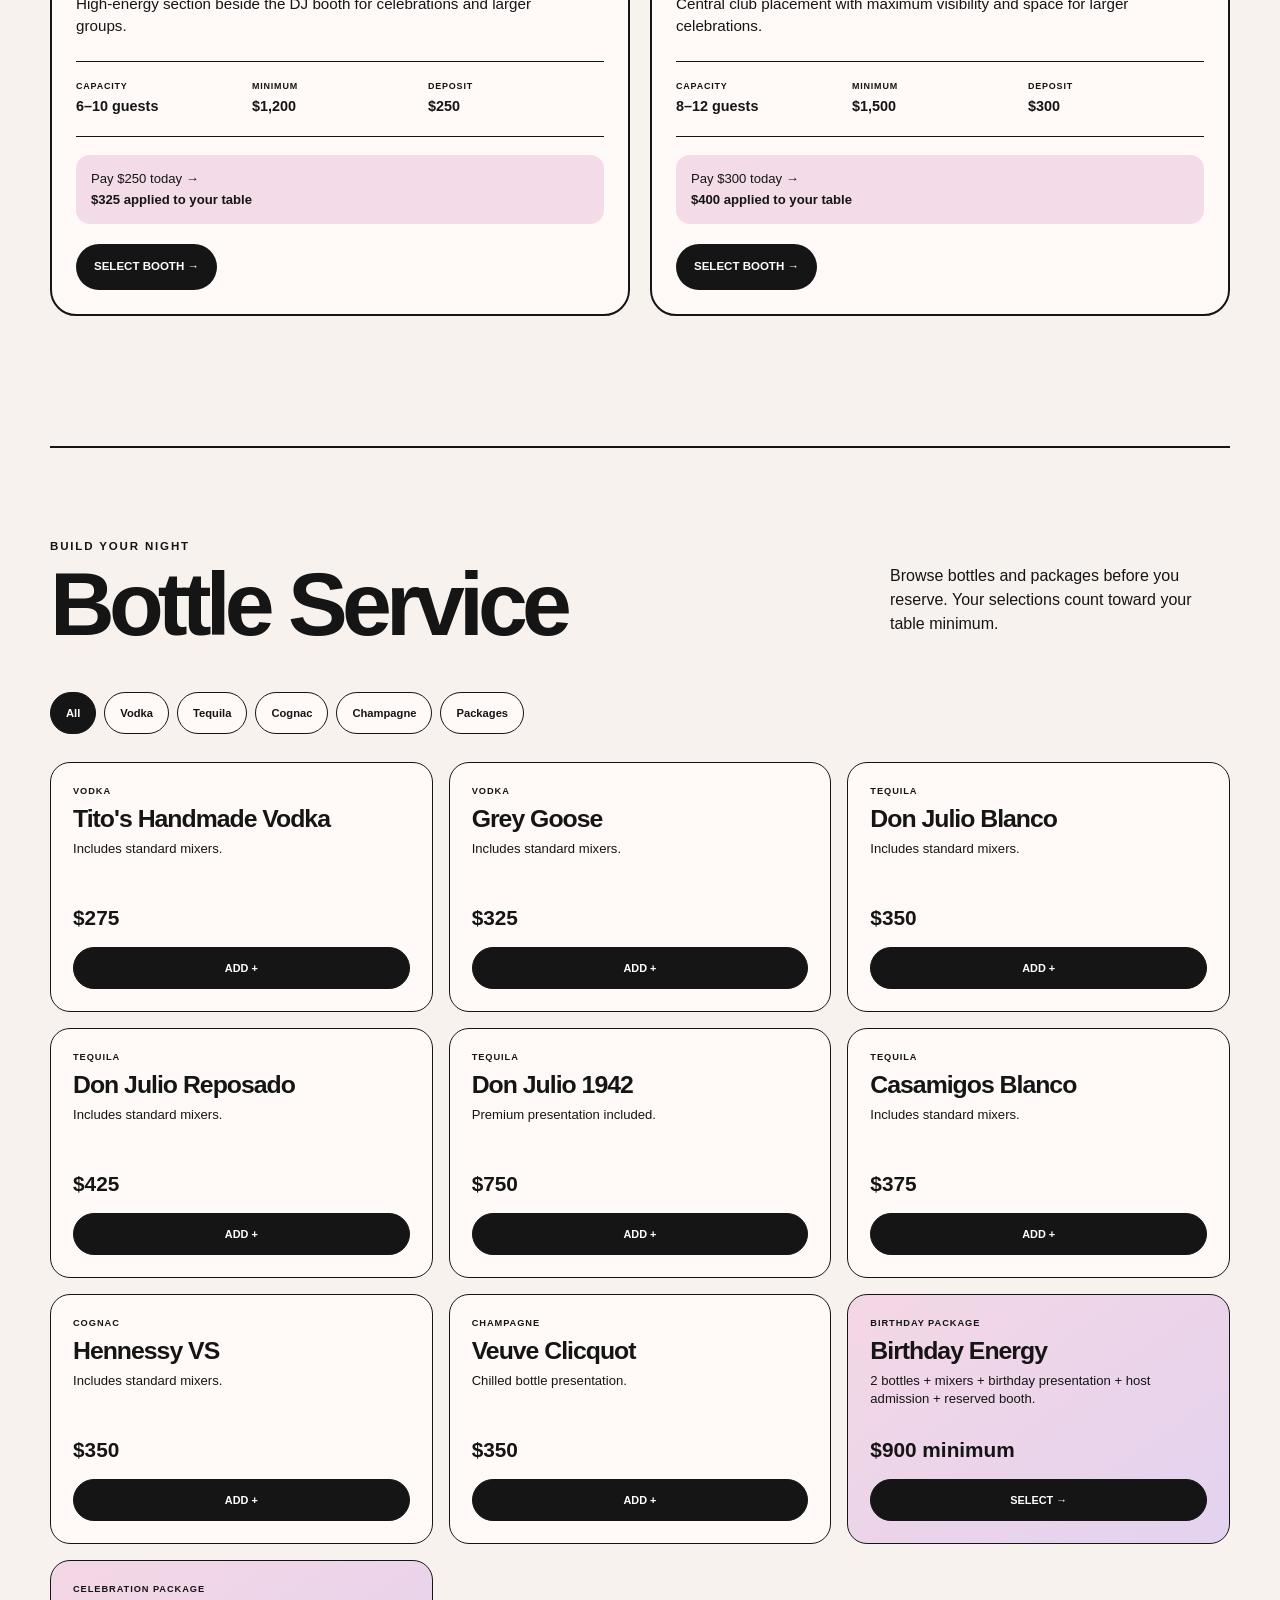
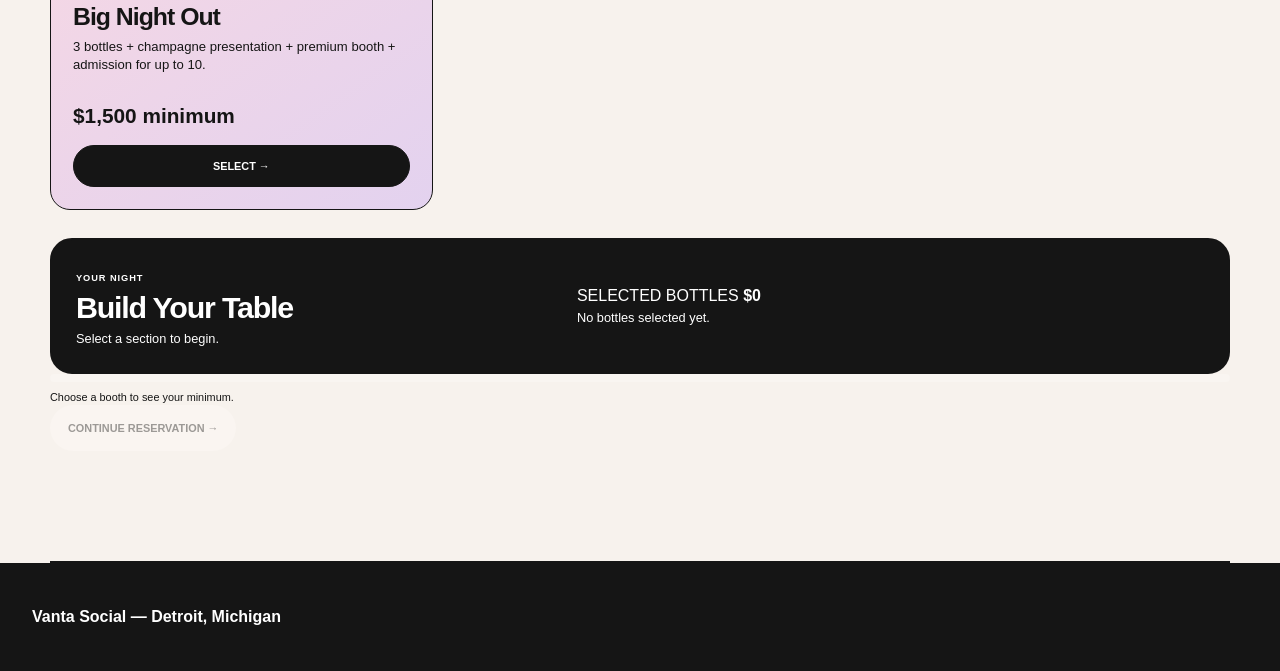
==== commit 574e3a72: "Update index.html" ====
--- a/index.html
+++ b/index.html
@@ -2449,15 +2449,33 @@
       </div>
 
 
-      <div class="builder-total">
-
-        <span>
-          Bottle selections
-        </span>
-
-        <strong id="bottle-total">
-          $0
-        </strong>
+     <div class="builder-cart">
+
+  <div class="builder-cart-header">
+
+    <span>
+      SELECTED BOTTLES
+    </span>
+
+    <strong id="bottle-total">
+      $0
+    </strong>
+
+  </div>
+
+
+  <div
+    id="selected-bottles"
+    class="selected-bottles"
+  >
+
+    <p class="empty-cart-message">
+      No bottles selected yet.
+    </p>
+
+  </div>
+
+</div>
 
       </div>
 
--- a/styles.css
+++ b/styles.css
@@ -2273,3 +2273,264 @@
     width: 100%;
   }
 }
+/* ========================================
+   RESERVATION FLOW
+======================================== */
+
+.reservation-flow {
+  max-width: 1180px;
+  margin: 90px auto 0;
+  padding: 0;
+
+  border: 2px solid #151515;
+  border-radius: 28px;
+
+  overflow: hidden;
+
+  background: #fffaf7;
+}
+
+.reservation-header {
+  display: flex;
+  justify-content: space-between;
+  align-items: flex-start;
+  gap: 30px;
+
+  padding: 30px 34px;
+
+  border-bottom: 2px solid #151515;
+
+  background:
+    linear-gradient(
+      120deg,
+      #f4d7e5,
+      #e4c7ed
+    );
+}
+
+.reservation-header h2 {
+  margin: 0;
+
+  font-size: clamp(3rem, 6vw, 5.5rem);
+  line-height: 0.88;
+  letter-spacing: -0.065em;
+}
+
+.reservation-layout {
+  display: grid;
+  grid-template-columns: 1.5fr 0.7fr;
+  gap: 0;
+}
+
+.reservation-form {
+  padding: 34px;
+}
+
+.form-grid {
+  display: grid;
+  grid-template-columns: repeat(2, 1fr);
+  gap: 22px;
+}
+
+.reservation-form label {
+  display: flex;
+  flex-direction: column;
+  gap: 8px;
+
+  font-size: 0.68rem;
+  font-weight: 900;
+  letter-spacing: 0.06em;
+  text-transform: uppercase;
+}
+
+.reservation-form input,
+.reservation-form select,
+.reservation-form textarea {
+  width: 100%;
+
+  border: 1px solid #151515;
+  border-radius: 14px;
+
+  background: #fffaf7;
+  color: #151515;
+
+  font: inherit;
+  font-size: 1rem;
+  font-weight: 600;
+
+  text-transform: none;
+  letter-spacing: normal;
+
+  outline: none;
+}
+
+.reservation-form input,
+.reservation-form select {
+  min-height: 50px;
+  padding: 0 14px;
+}
+
+.reservation-form textarea {
+  padding: 14px;
+  resize: vertical;
+}
+
+.reservation-form input:focus,
+.reservation-form select:focus,
+.reservation-form textarea:focus {
+  border-width: 2px;
+}
+
+.full-field {
+  margin-top: 22px;
+}
+
+.reservation-check {
+  margin-top: 24px;
+
+  display: flex !important;
+  flex-direction: row !important;
+  align-items: flex-start;
+  gap: 12px !important;
+
+  padding: 18px;
+
+  border-radius: 14px;
+
+  background: #f3dce7;
+
+  text-transform: none !important;
+  letter-spacing: normal !important;
+  font-size: 0.78rem !important;
+  line-height: 1.4;
+}
+
+.reservation-check input {
+  width: 18px;
+  height: 18px;
+  min-height: auto;
+
+  flex: 0 0 auto;
+
+  margin-top: 1px;
+}
+
+.reservation-submit {
+  width: 100%;
+  min-height: 52px;
+
+  margin-top: 24px;
+  padding: 0 20px;
+
+  border: 0;
+  border-radius: 100px;
+
+  background: #151515;
+  color: #ffffff;
+
+  font: inherit;
+  font-size: 0.74rem;
+  font-weight: 900;
+  text-transform: uppercase;
+
+  cursor: pointer;
+}
+
+
+/* ========================================
+   RESERVATION SUMMARY
+======================================== */
+
+.reservation-summary {
+  padding: 34px;
+
+  border-left: 2px solid #151515;
+
+  background: #f4d7e5;
+}
+
+.reservation-summary h3 {
+  margin: 8px 0 28px;
+
+  font-size: clamp(2rem, 3vw, 3.3rem);
+  line-height: 0.95;
+  letter-spacing: -0.05em;
+}
+
+.summary-row {
+  display: flex;
+  justify-content: space-between;
+  align-items: center;
+  gap: 20px;
+
+  padding: 17px 0;
+
+  border-top: 1px solid #151515;
+
+  font-size: 0.82rem;
+}
+
+.summary-row strong {
+  font-size: 1rem;
+}
+
+.summary-row.highlight {
+  margin-top: 12px;
+  padding: 16px;
+
+  border: 1px solid #151515;
+  border-radius: 14px;
+
+  background: #fffaf7;
+}
+
+.summary-note {
+  margin-top: 24px;
+
+  font-size: 0.7rem;
+  line-height: 1.45;
+}
+
+
+/* ========================================
+   RESPONSIVE
+======================================== */
+
+@media (max-width: 850px) {
+
+  .reservation-layout {
+    grid-template-columns: 1fr;
+  }
+
+  .reservation-summary {
+    border-left: 0;
+    border-top: 2px solid #151515;
+  }
+}
+
+@media (max-width: 650px) {
+
+  .reservation-flow {
+    margin-top: 60px;
+  }
+
+  .reservation-header {
+    padding: 24px 20px;
+  }
+
+  .reservation-header h2 {
+    font-size: 3rem;
+  }
+
+  .reservation-form {
+    padding: 24px 20px;
+  }
+
+  .form-grid {
+    grid-template-columns: 1fr;
+  }
+
+  .reservation-summary {
+    padding: 24px 20px;
+  }
+}
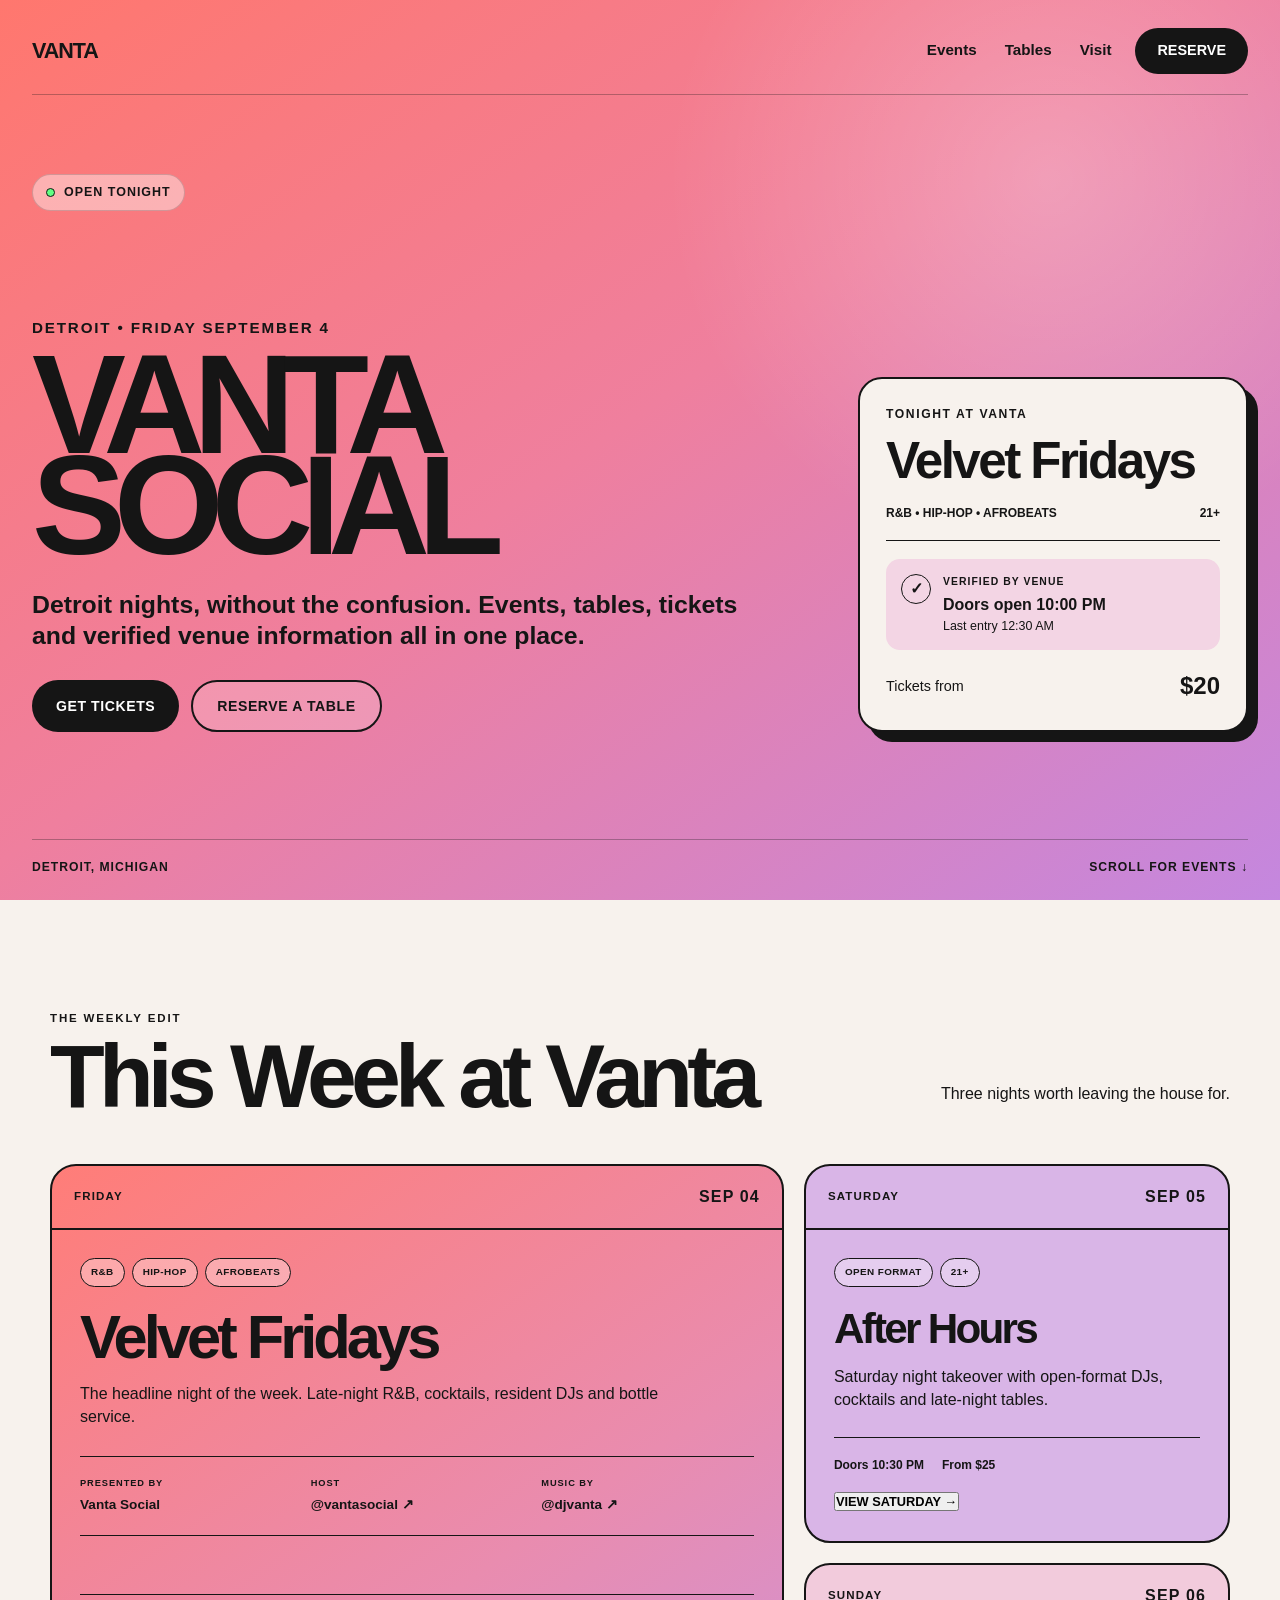
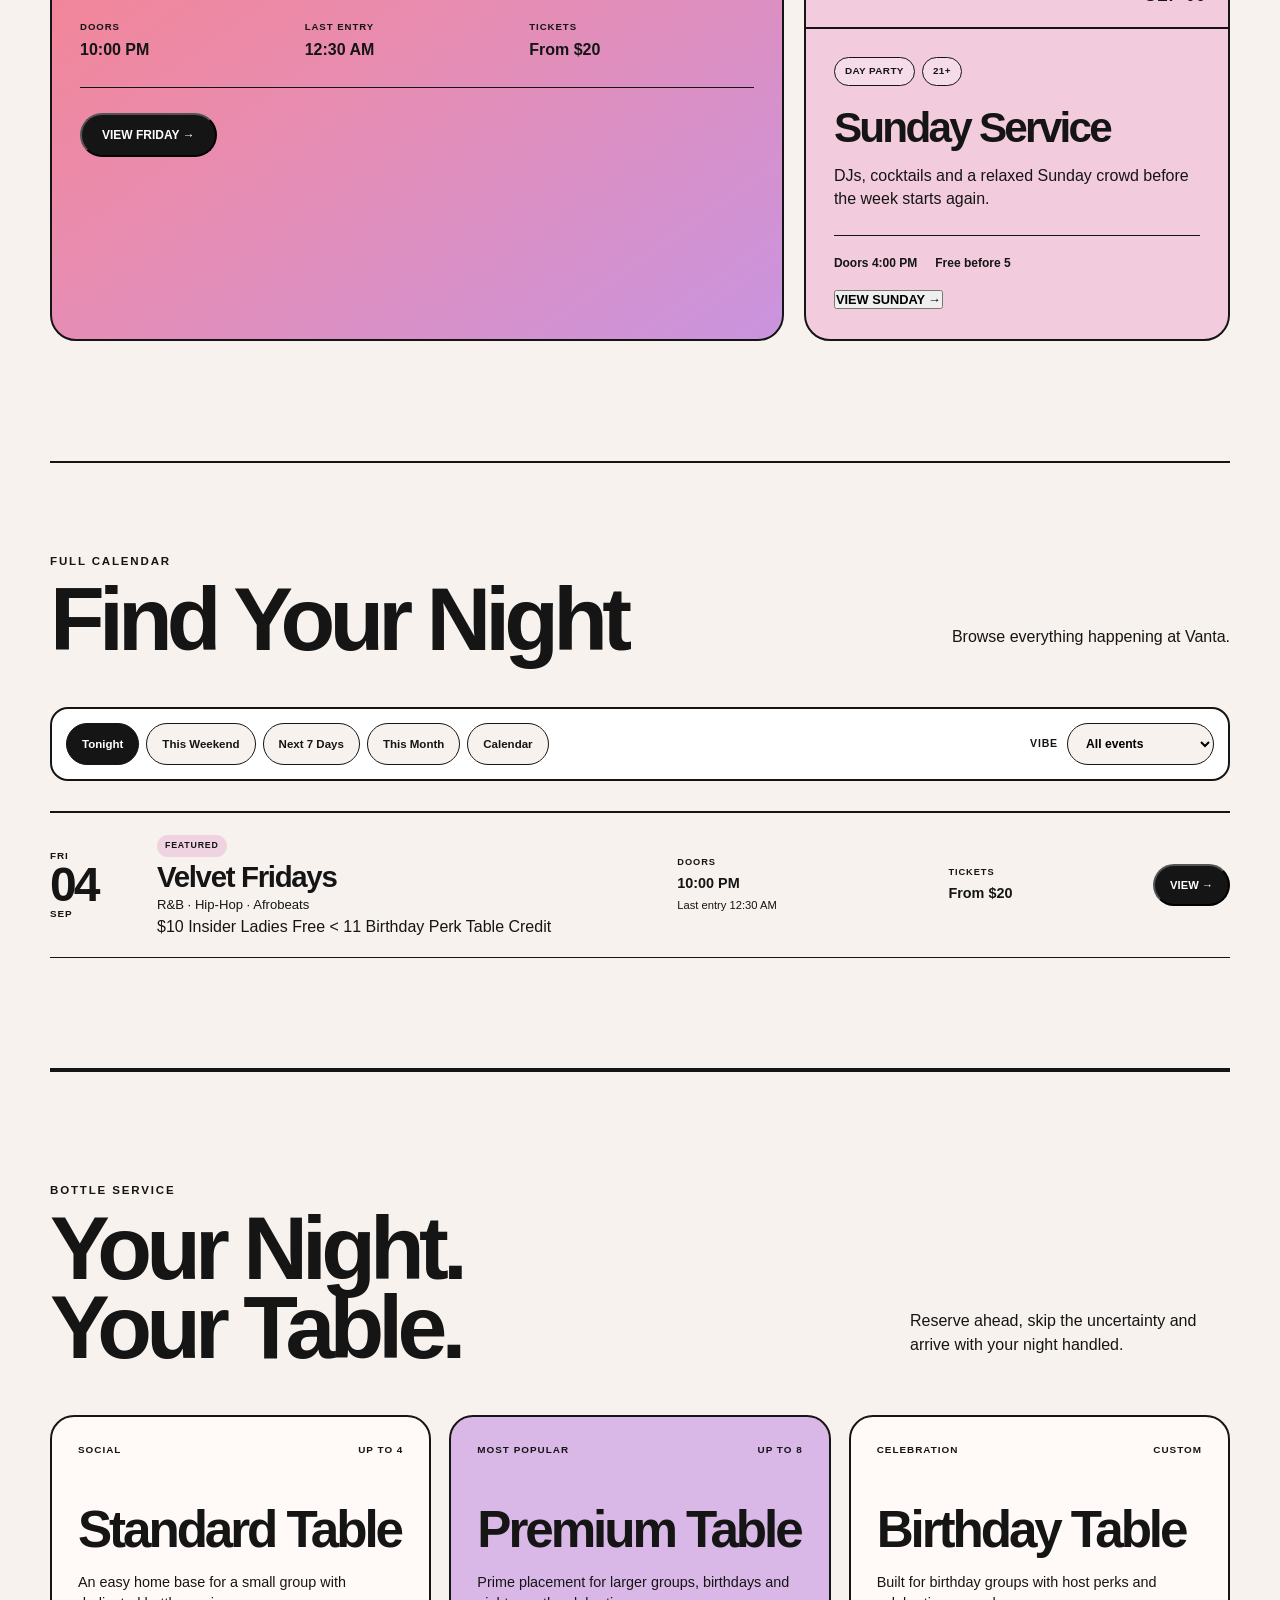
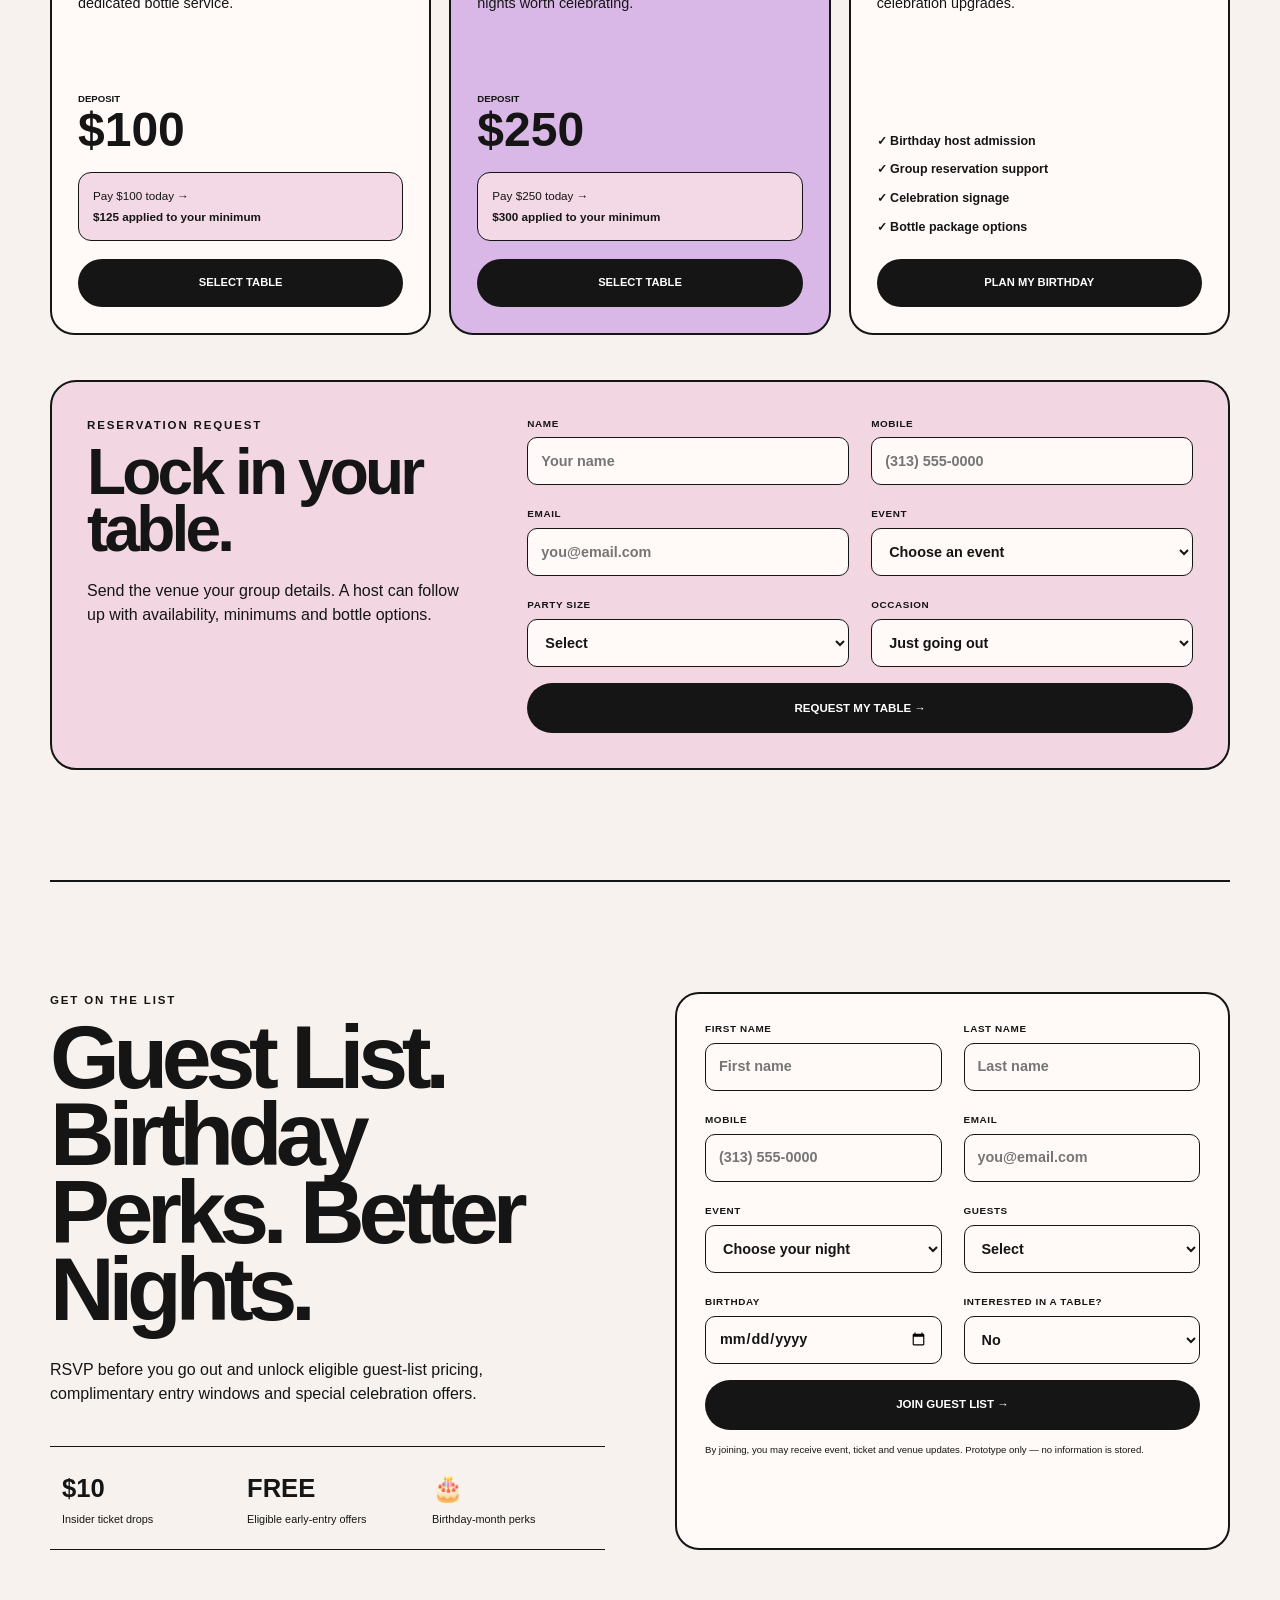
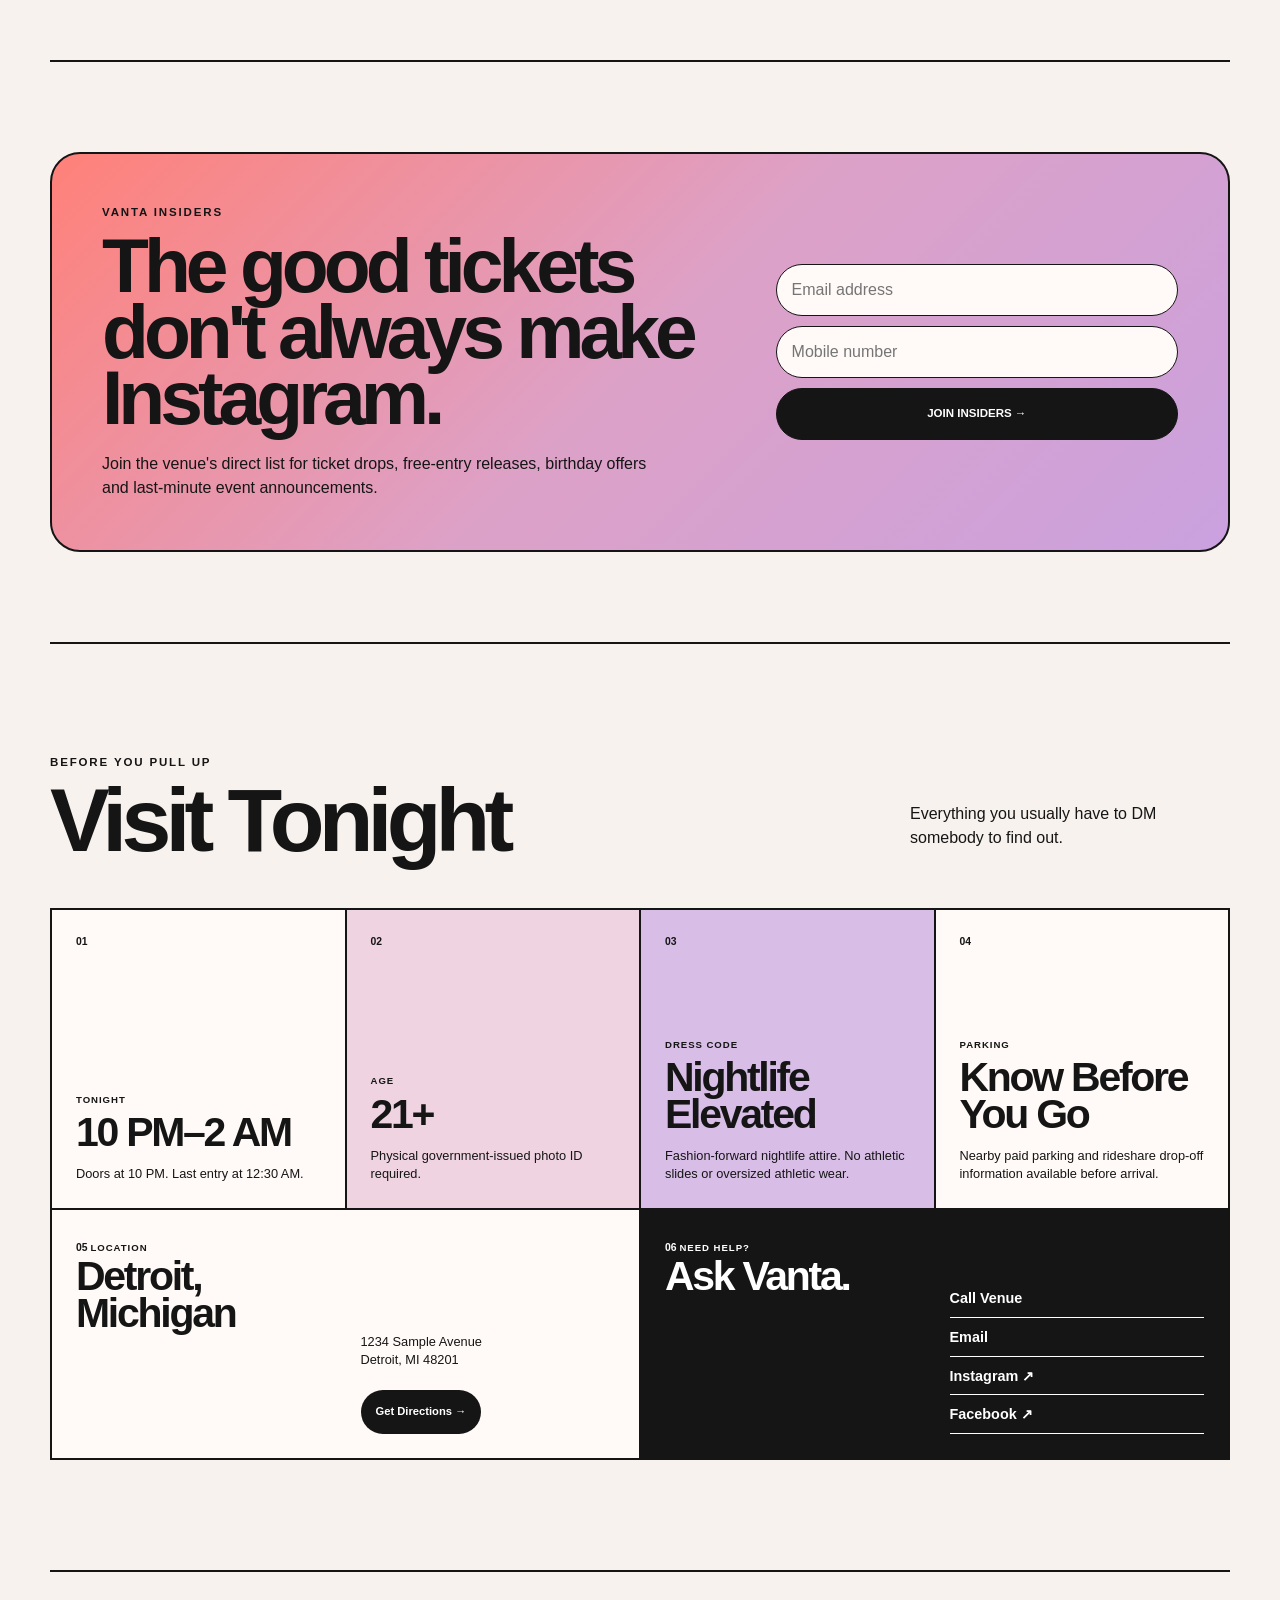
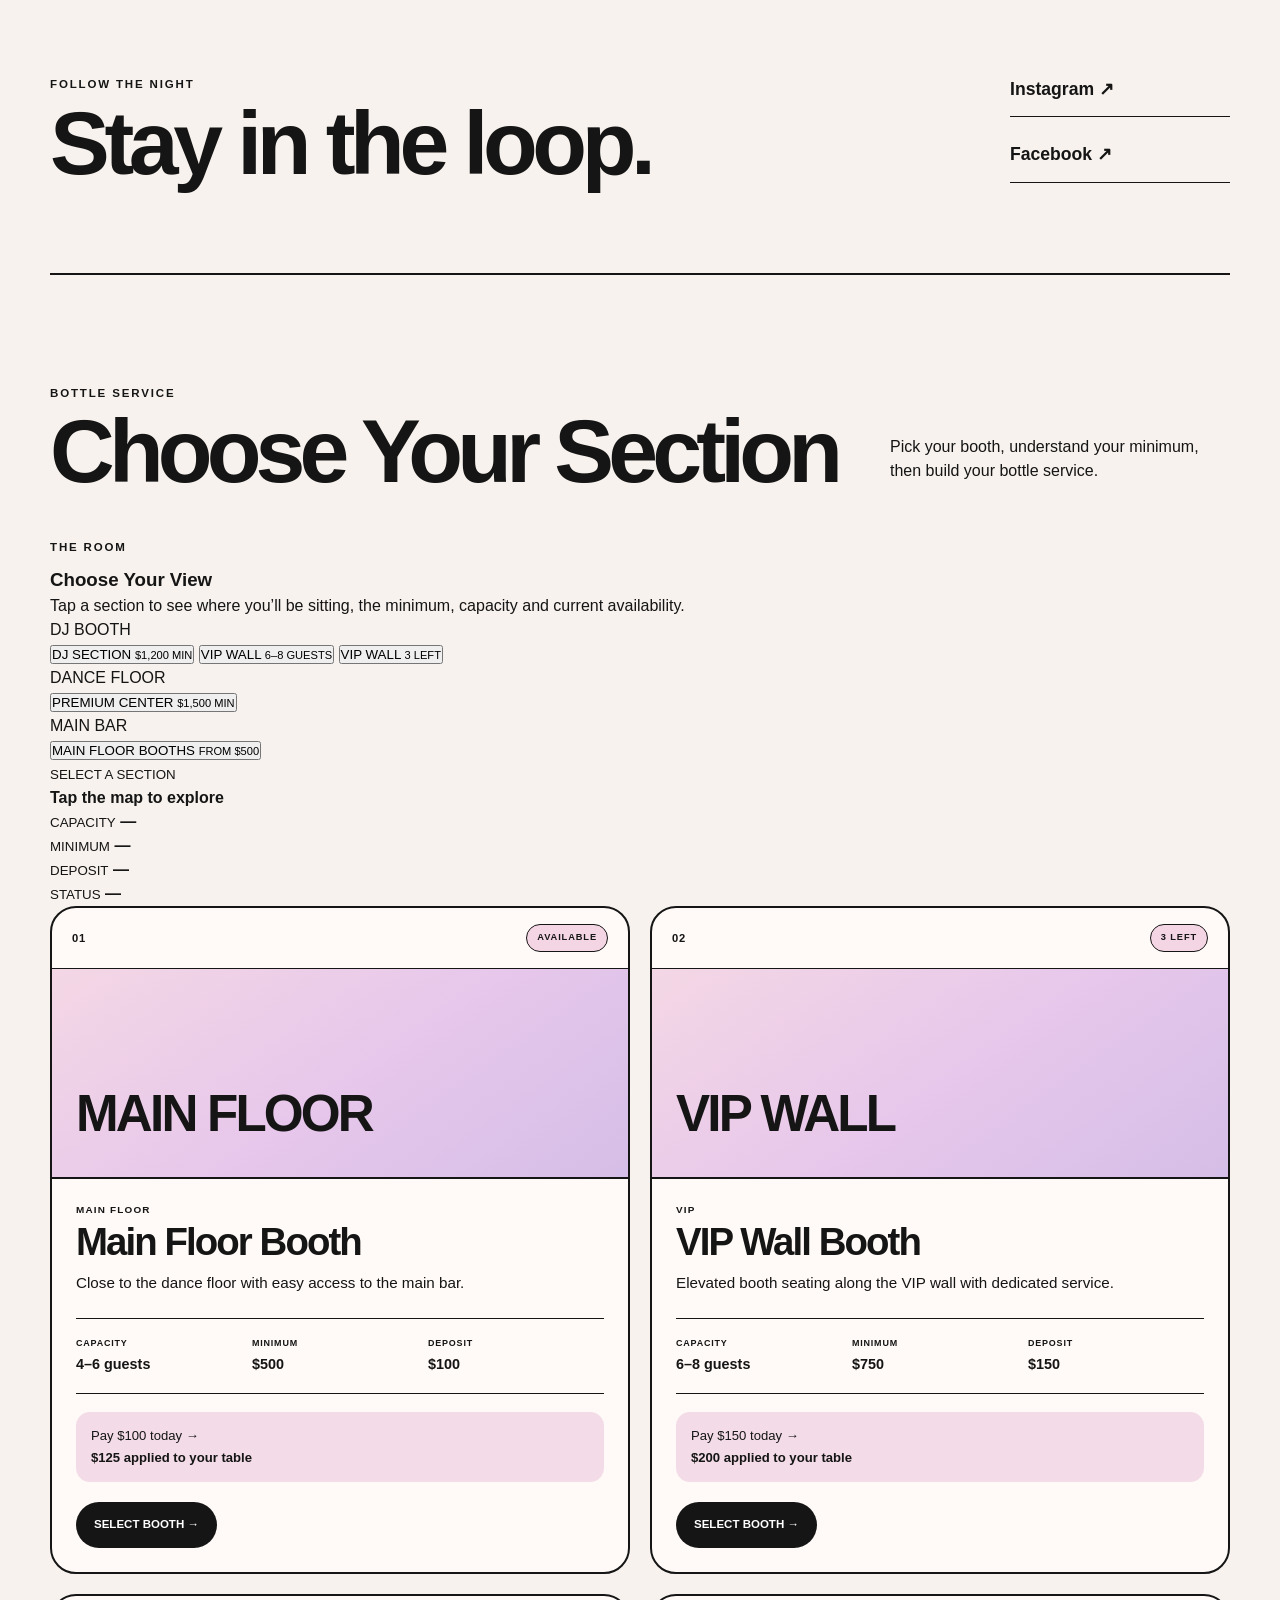
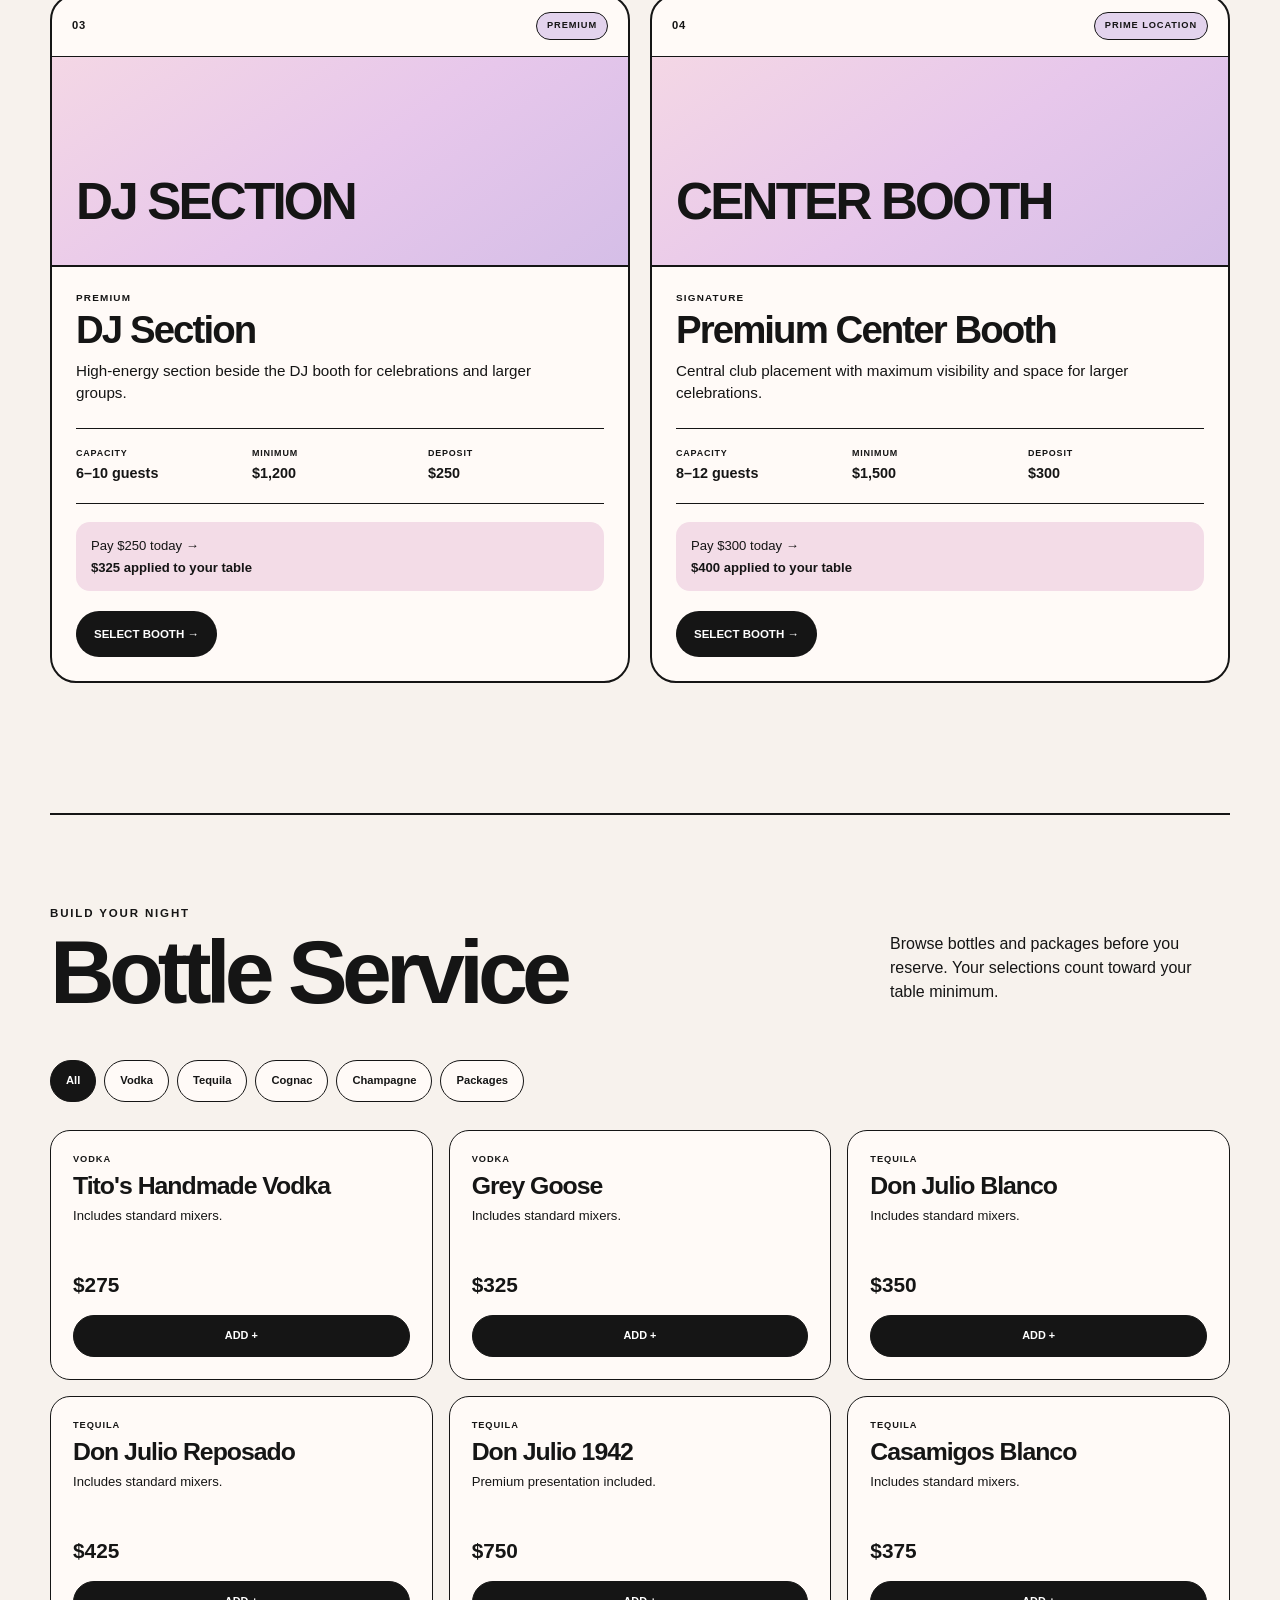
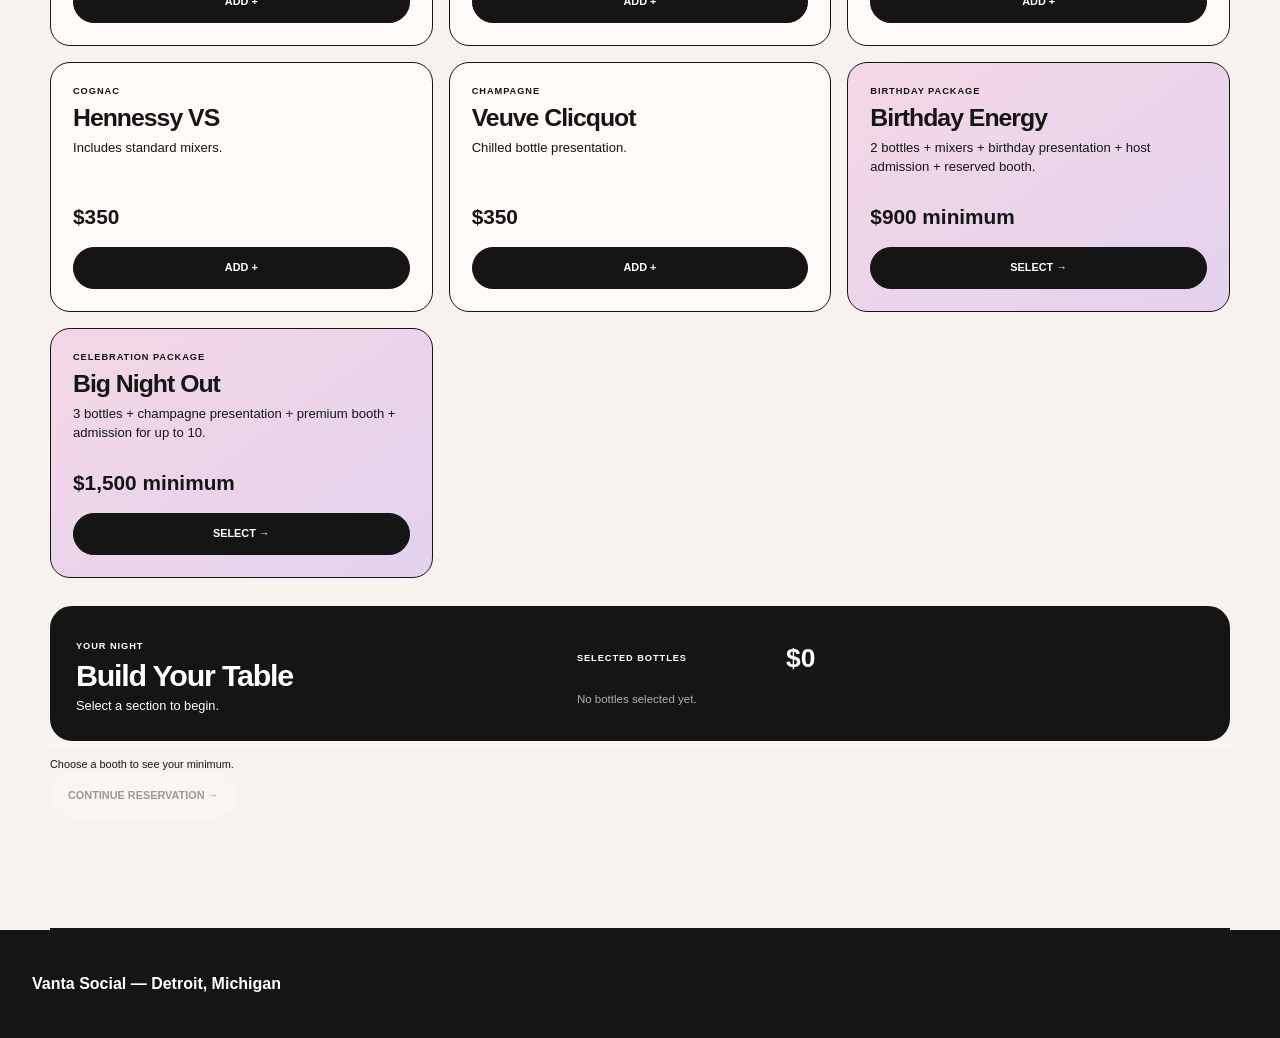
==== commit 897faa5f: "Update index.html" ====
--- a/index.html
+++ b/index.html
@@ -1779,7 +1779,126 @@
 
   </div>
 
-
+<div class="club-map">
+
+  <div class="club-map-heading">
+    <p class="section-kicker">THE ROOM</p>
+    <h3>Choose Your View</h3>
+    <p>
+      Tap a section to see where you’ll be sitting,
+      the minimum, capacity and current availability.
+    </p>
+  </div>
+
+
+  <div class="floorplan">
+
+    <div class="floorplan-stage">
+      DJ BOOTH
+    </div>
+
+
+    <button
+      type="button"
+      class="floorplan-zone floorplan-dj"
+      data-section-map="dj-section"
+    >
+      <span>DJ SECTION</span>
+      <small>$1,200 MIN</small>
+    </button>
+
+
+    <button
+      type="button"
+      class="floorplan-zone floorplan-vip-left"
+      data-section-map="vip-wall"
+    >
+      <span>VIP WALL</span>
+      <small>6–8 GUESTS</small>
+    </button>
+
+
+    <button
+      type="button"
+      class="floorplan-zone floorplan-vip-right"
+      data-section-map="vip-wall"
+    >
+      <span>VIP WALL</span>
+      <small>3 LEFT</small>
+    </button>
+
+
+    <div class="dance-floor">
+      <span>DANCE FLOOR</span>
+    </div>
+
+
+    <button
+      type="button"
+      class="floorplan-zone floorplan-center"
+      data-section-map="center-booth"
+    >
+      <span>PREMIUM CENTER</span>
+      <small>$1,500 MIN</small>
+    </button>
+
+
+    <div class="main-bar">
+      MAIN BAR
+    </div>
+
+
+    <button
+      type="button"
+      class="floorplan-zone floorplan-main"
+      data-section-map="main-floor"
+    >
+      <span>MAIN FLOOR BOOTHS</span>
+      <small>FROM $500</small>
+    </button>
+
+  </div>
+
+
+  <div
+    id="floorplan-details"
+    class="floorplan-details"
+  >
+
+    <div>
+      <small>SELECT A SECTION</small>
+      <h4 id="floorplan-section-name">
+        Tap the map to explore
+      </h4>
+    </div>
+
+    <div class="floorplan-detail-stats">
+
+      <div>
+        <small>CAPACITY</small>
+        <strong id="floorplan-capacity">—</strong>
+      </div>
+
+      <div>
+        <small>MINIMUM</small>
+        <strong id="floorplan-minimum">—</strong>
+      </div>
+
+      <div>
+        <small>DEPOSIT</small>
+        <strong id="floorplan-deposit">—</strong>
+      </div>
+
+      <div>
+        <small>STATUS</small>
+        <strong id="floorplan-status">—</strong>
+      </div>
+
+    </div>
+
+  </div>
+
+</div>
   <div class="section-grid">
 
     <!-- MAIN FLOOR -->
@@ -2732,15 +2851,20 @@
       </div>
 
 
-      <div class="summary-row">
-        <span>
-          Bottle selections
-        </span>
-
-        <strong id="summary-bottles">
-          $0
-        </strong>
-      </div>
+     <div class="summary-bottle-block">
+
+  <div class="summary-row">
+    <span>Bottle selections</span>
+    <strong id="summary-bottles">$0</strong>
+  </div>
+
+  <div
+    id="summary-bottle-list"
+    class="summary-bottle-list"
+  >
+  </div>
+
+</div>
 
 
       <div class="summary-row">
--- a/styles.css
+++ b/styles.css
@@ -2534,3 +2534,177 @@
     padding: 24px 20px;
   }
 }
+/* ========================================
+   SELECTED BOTTLE CART
+======================================== */
+
+.builder-cart {
+  min-width: 0;
+}
+
+.builder-cart-header {
+  display: flex;
+  justify-content: space-between;
+  align-items: center;
+  gap: 18px;
+
+  margin-bottom: 12px;
+}
+
+.builder-cart-header span {
+  font-size: 0.58rem;
+  font-weight: 900;
+  letter-spacing: 0.1em;
+}
+
+.builder-cart-header strong {
+  font-size: 1.65rem;
+}
+
+.selected-bottles {
+  display: flex;
+  flex-direction: column;
+  gap: 8px;
+}
+
+.empty-cart-message {
+  opacity: 0.65;
+  font-size: 0.72rem !important;
+}
+
+.selected-bottle-row {
+  display: grid;
+  grid-template-columns: 1fr auto auto;
+  align-items: center;
+  gap: 10px;
+
+  padding: 10px 12px;
+
+  border: 1px solid rgba(255, 255, 255, 0.22);
+  border-radius: 12px;
+
+  background: rgba(255, 255, 255, 0.08);
+}
+
+.selected-bottle-info {
+  min-width: 0;
+}
+
+.selected-bottle-info strong {
+  display: block;
+
+  font-size: 0.78rem;
+  line-height: 1.2;
+}
+
+.selected-bottle-info span {
+  display: block;
+
+  margin-top: 2px;
+
+  opacity: 0.7;
+
+  font-size: 0.64rem;
+}
+
+.bottle-quantity {
+  display: flex;
+  align-items: center;
+  gap: 6px;
+}
+
+.bottle-quantity button {
+  width: 28px;
+  height: 28px;
+
+  display: grid;
+  place-items: center;
+
+  border: 1px solid rgba(255, 255, 255, 0.4);
+  border-radius: 50%;
+
+  background: transparent;
+  color: white;
+
+  font: inherit;
+  font-size: 0.9rem;
+  font-weight: 900;
+
+  cursor: pointer;
+}
+
+.bottle-quantity span {
+  min-width: 18px;
+
+  text-align: center;
+
+  font-size: 0.72rem;
+  font-weight: 900;
+}
+
+.remove-bottle {
+  border: 0;
+
+  background: transparent;
+  color: white;
+
+  opacity: 0.65;
+
+  font-size: 0.7rem;
+  font-weight: 900;
+
+  cursor: pointer;
+}
+
+.remove-bottle:hover {
+  opacity: 1;
+}
+
+
+/* ========================================
+   RESERVATION BOTTLE LIST
+======================================== */
+
+.summary-bottle-block {
+  border-top: 1px solid #151515;
+}
+
+.summary-bottle-block .summary-row {
+  border-top: 0;
+}
+
+.summary-bottle-list {
+  display: flex;
+  flex-direction: column;
+  gap: 7px;
+
+  padding-bottom: 16px;
+}
+
+.summary-bottle-item {
+  display: flex;
+  justify-content: space-between;
+  gap: 16px;
+
+  font-size: 0.72rem;
+}
+
+.summary-bottle-item span:last-child {
+  font-weight: 900;
+}
+
+
+/* MOBILE */
+
+@media (max-width: 650px) {
+
+  .selected-bottle-row {
+    grid-template-columns: 1fr auto;
+  }
+
+  .remove-bottle {
+    grid-column: 1 / -1;
+
+    justify-self: start;
+  }
+}
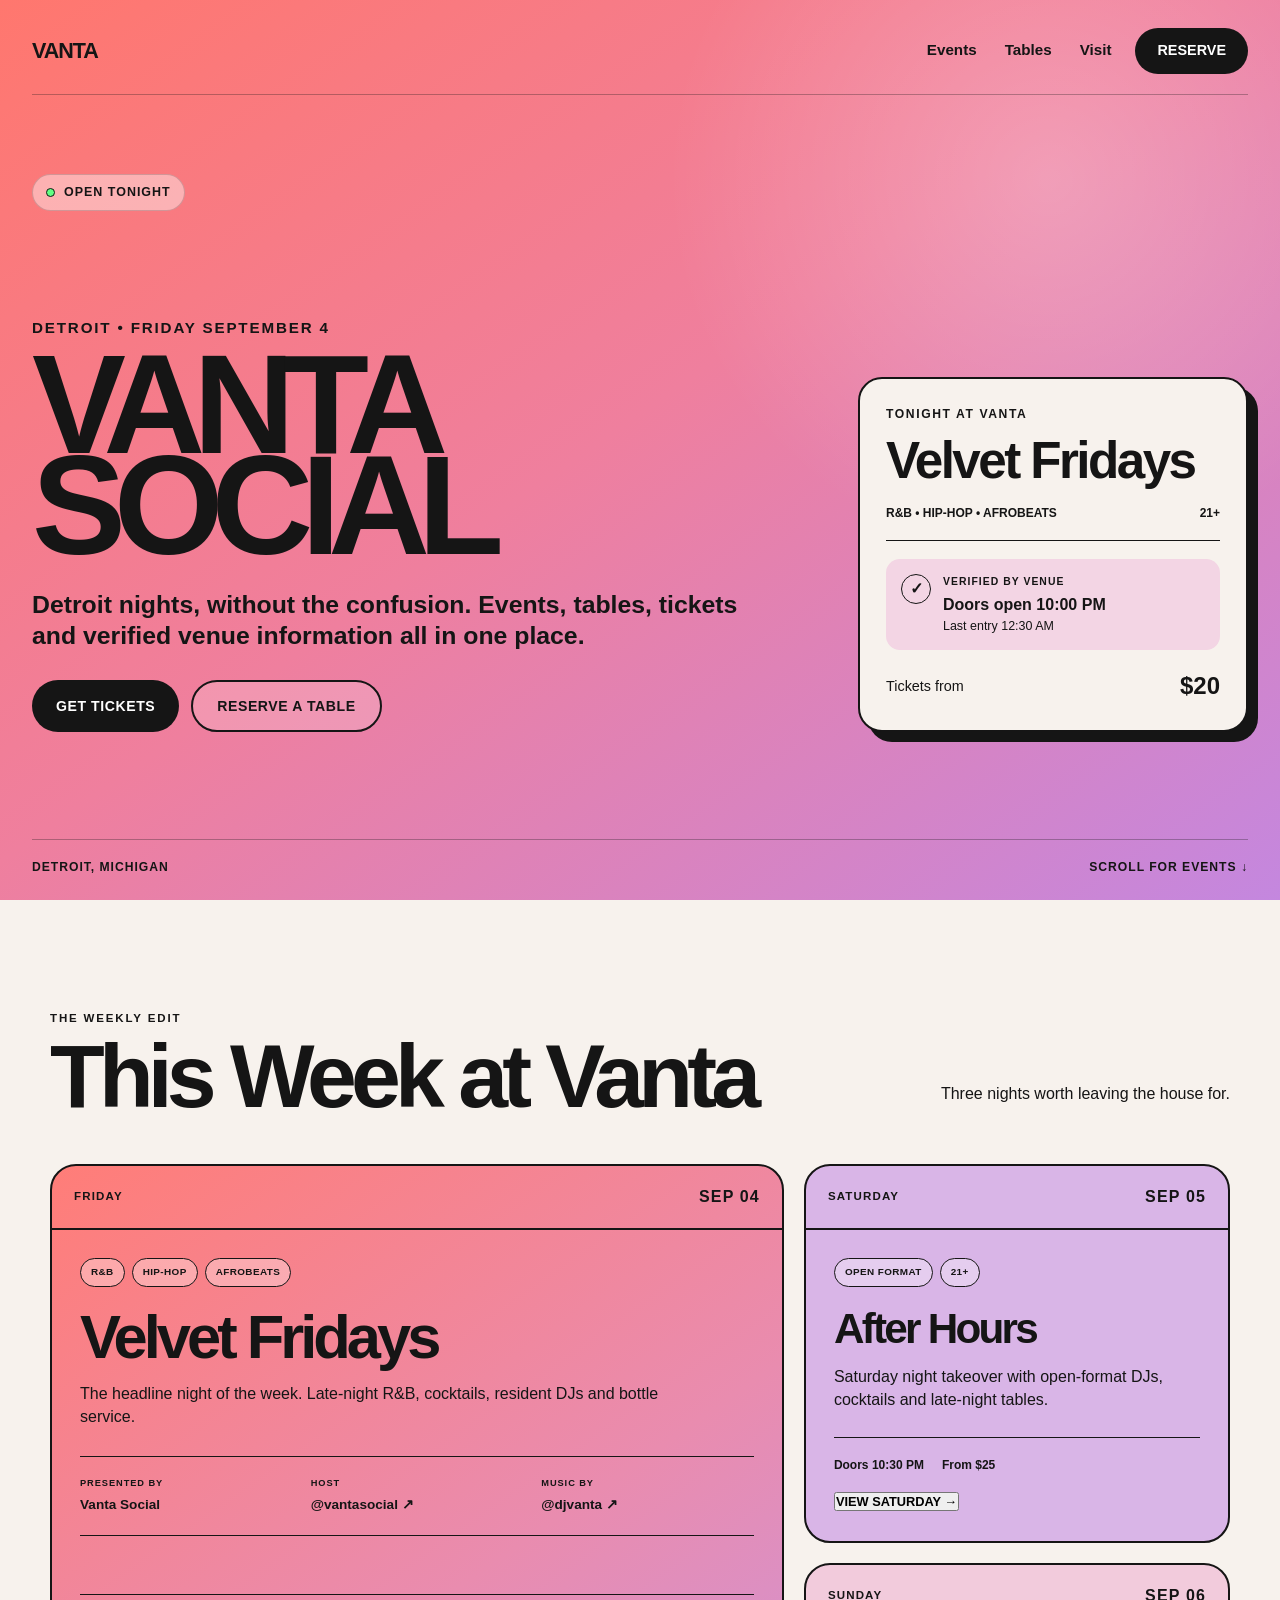
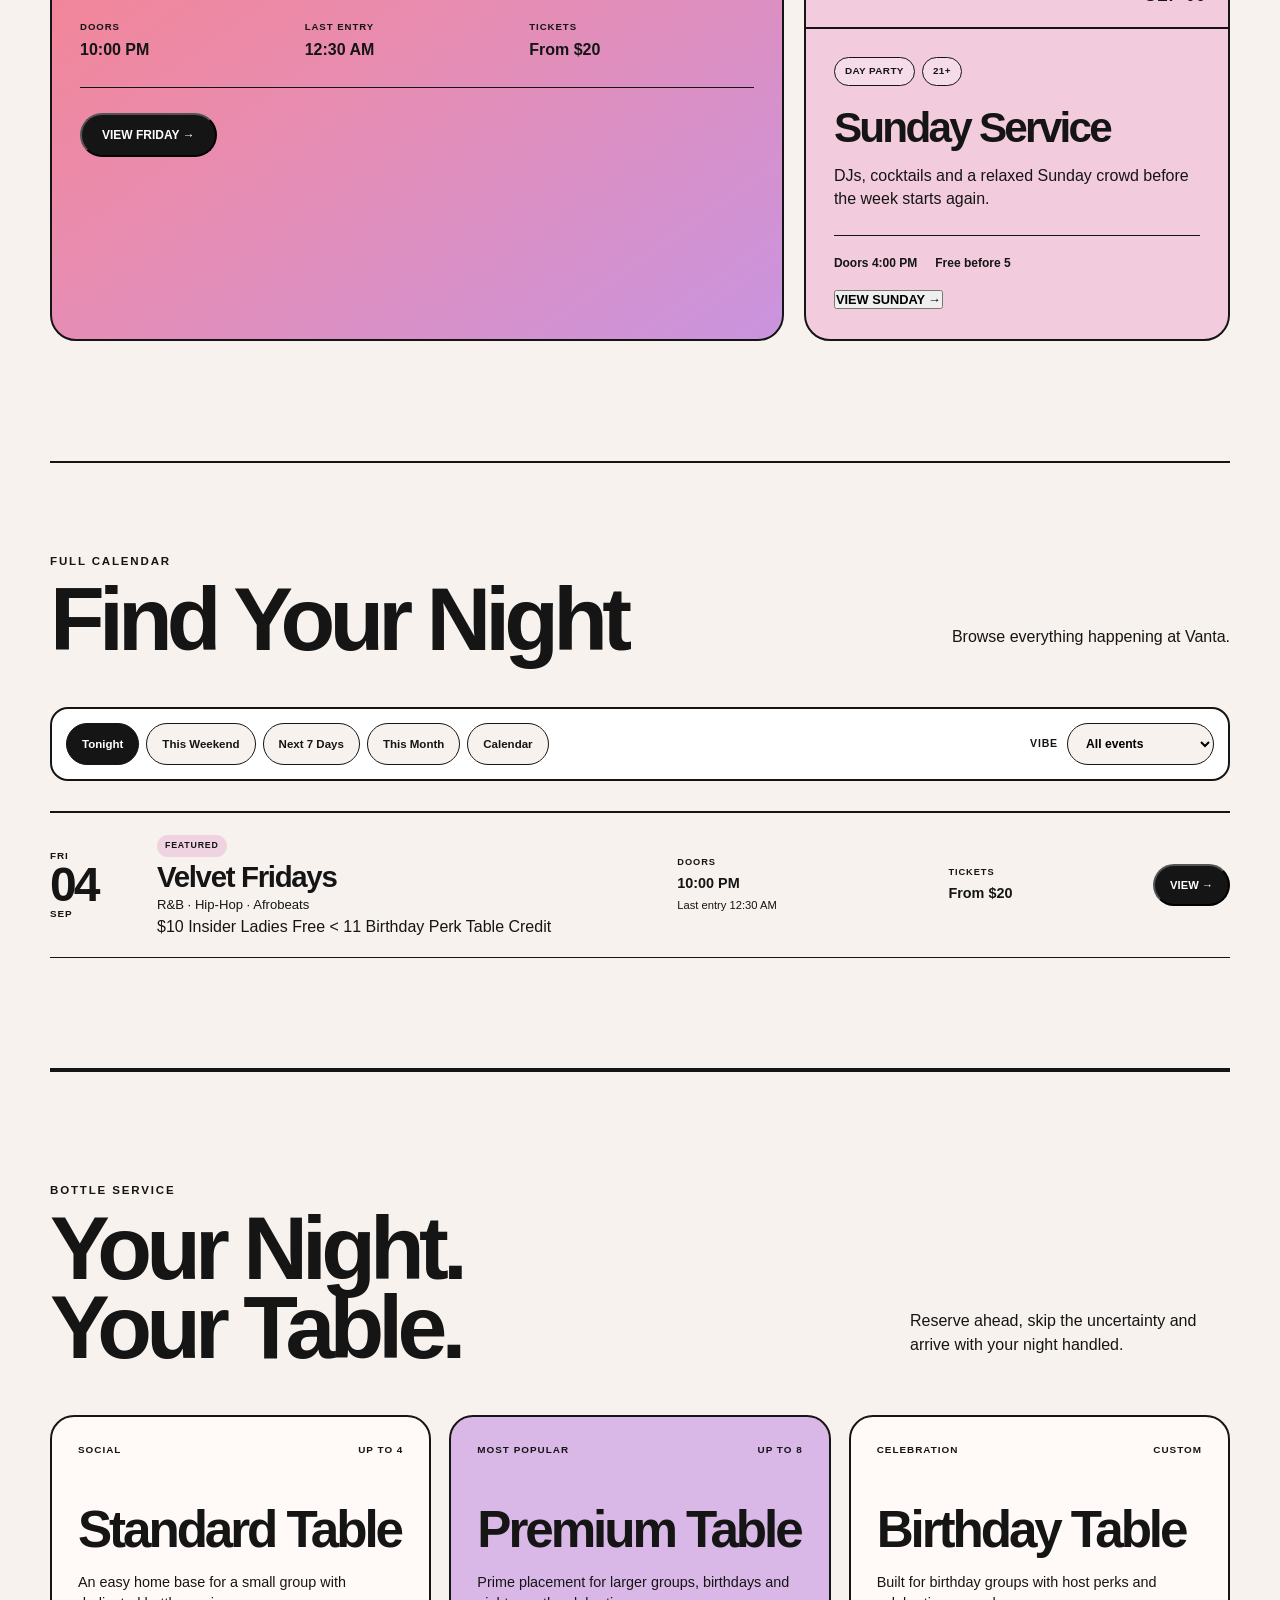
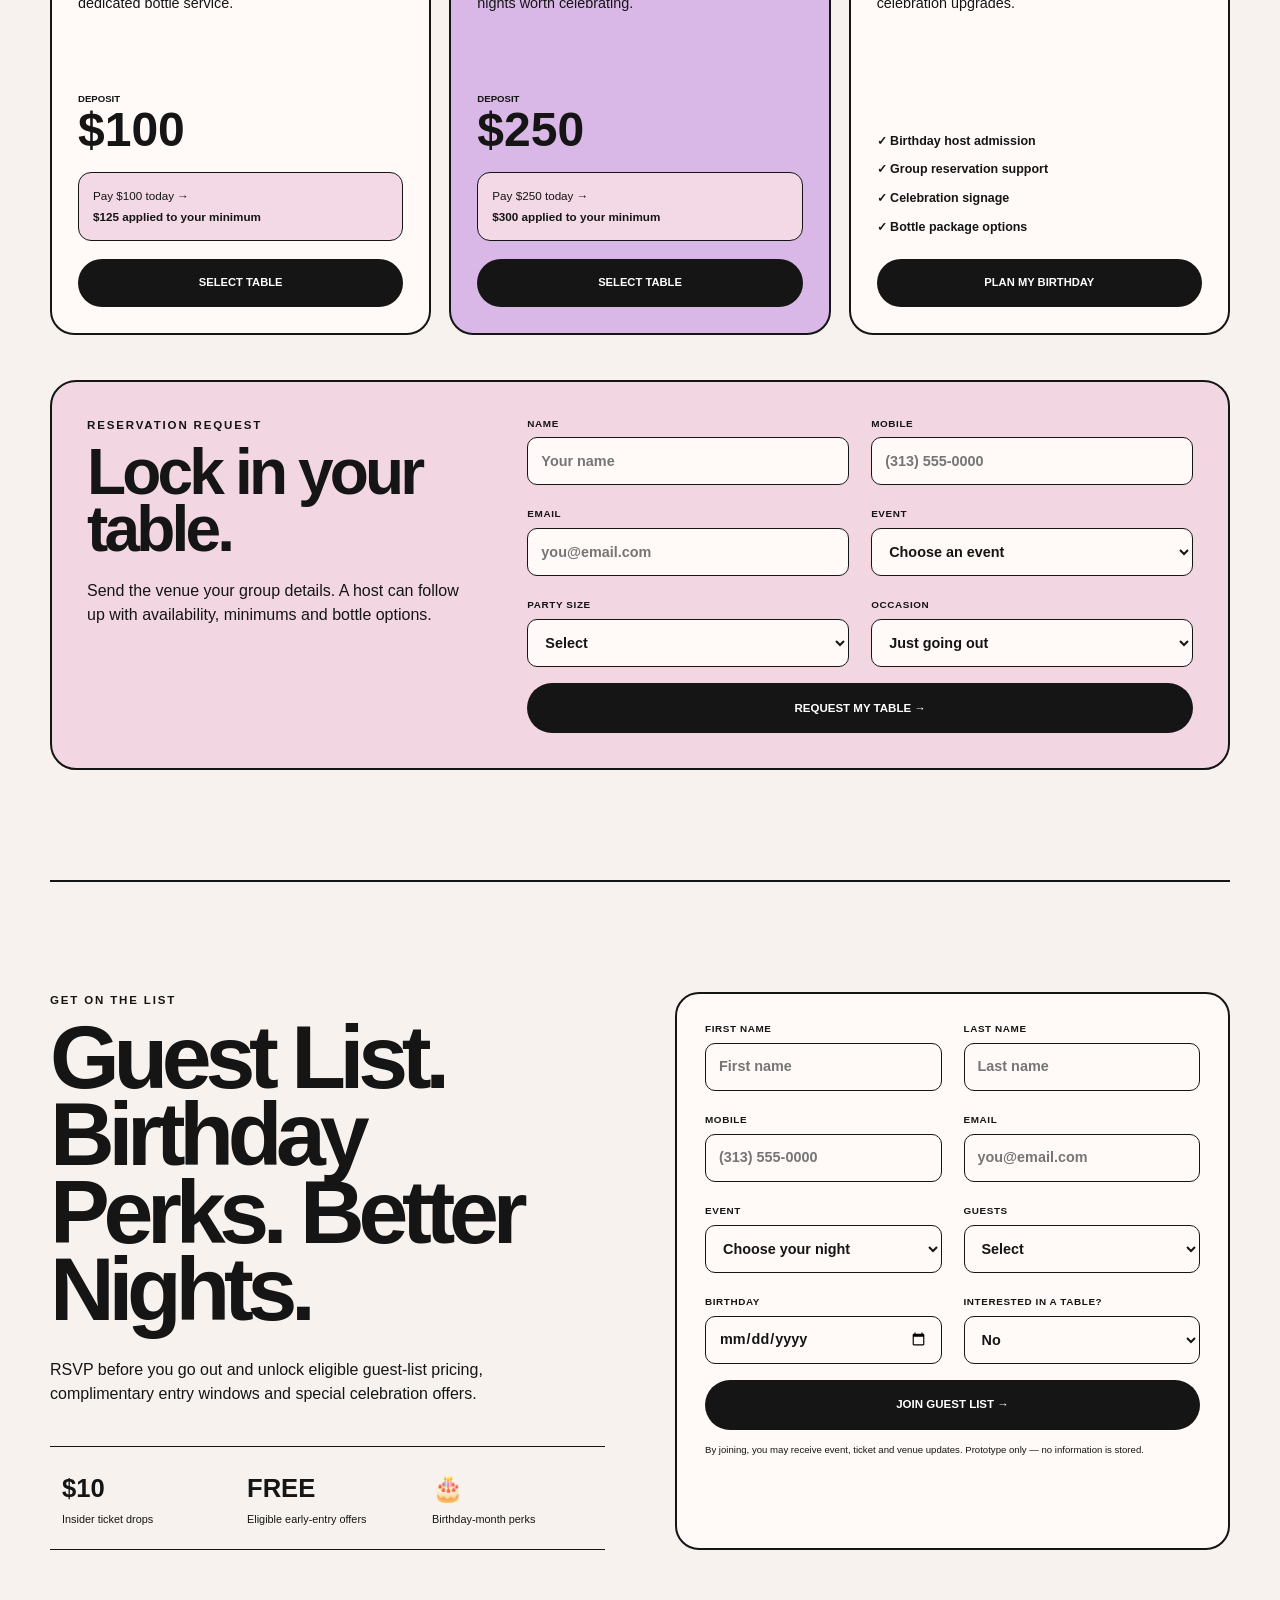
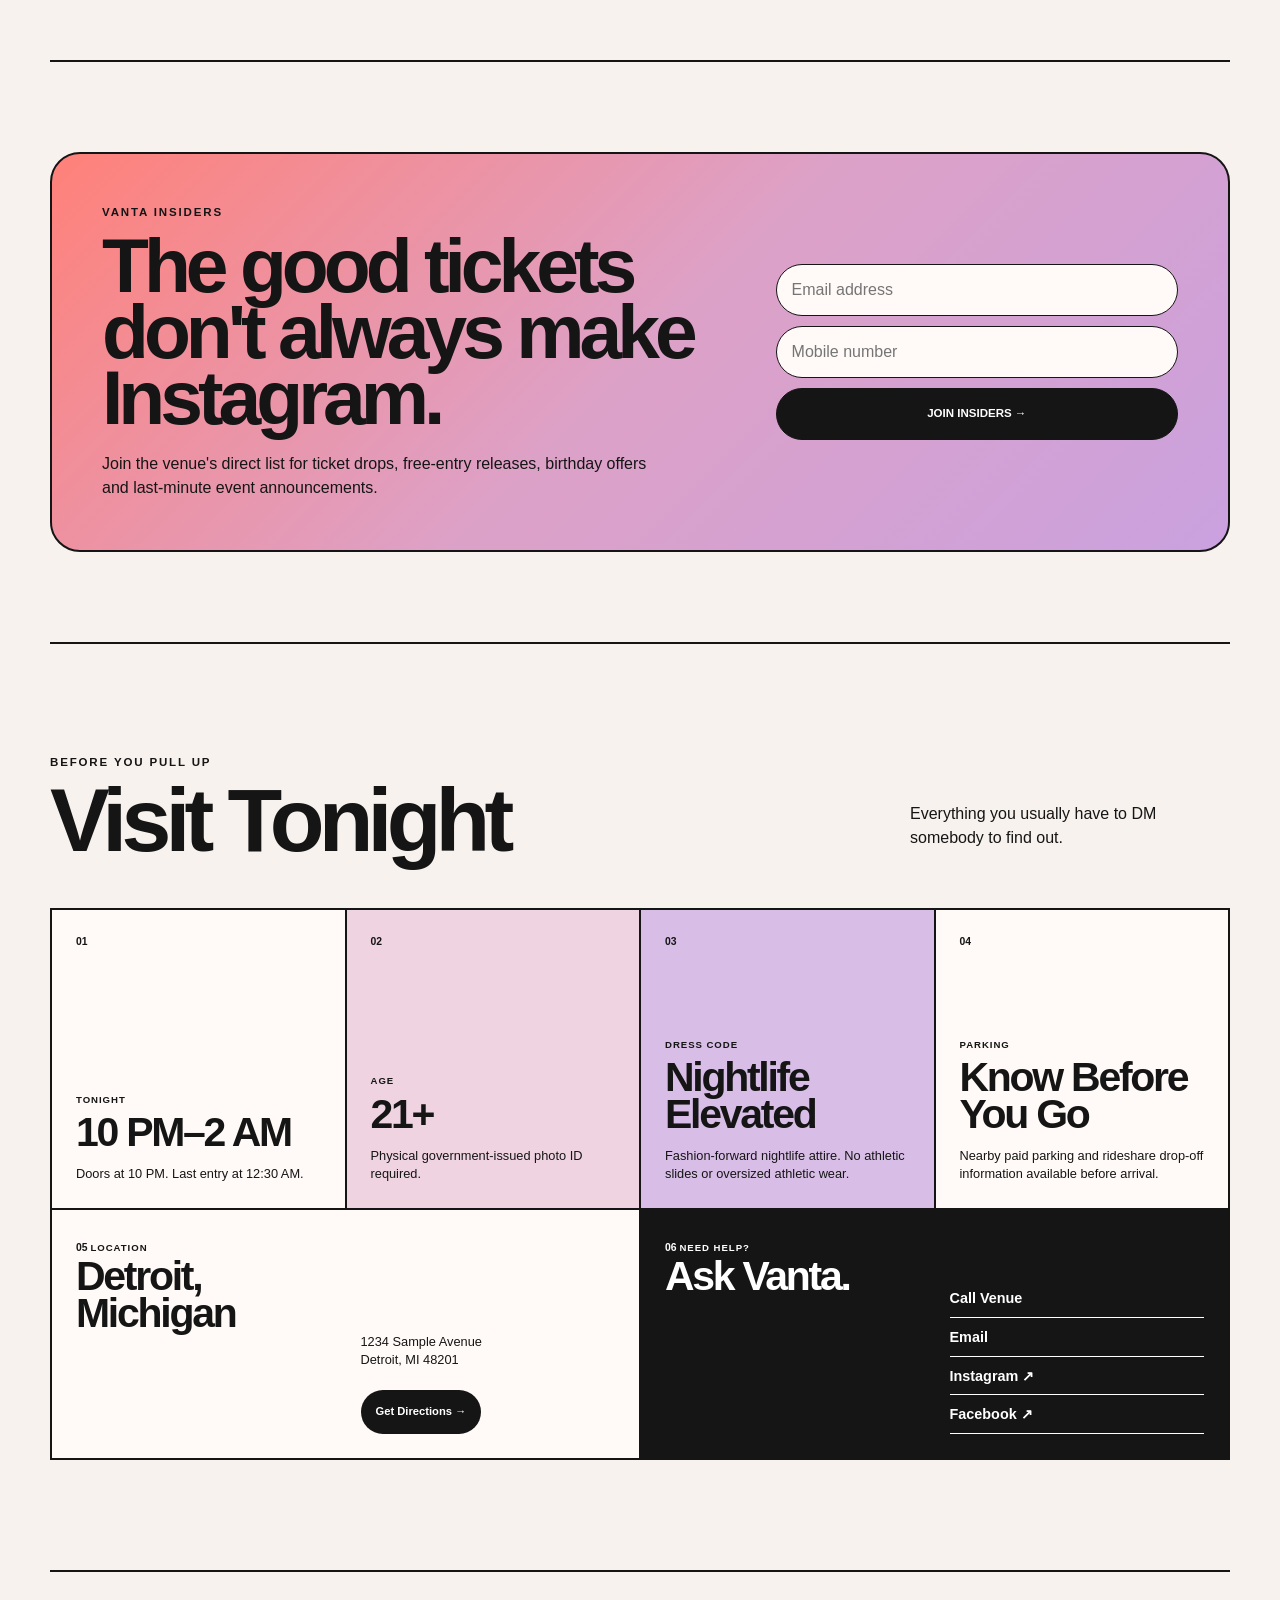
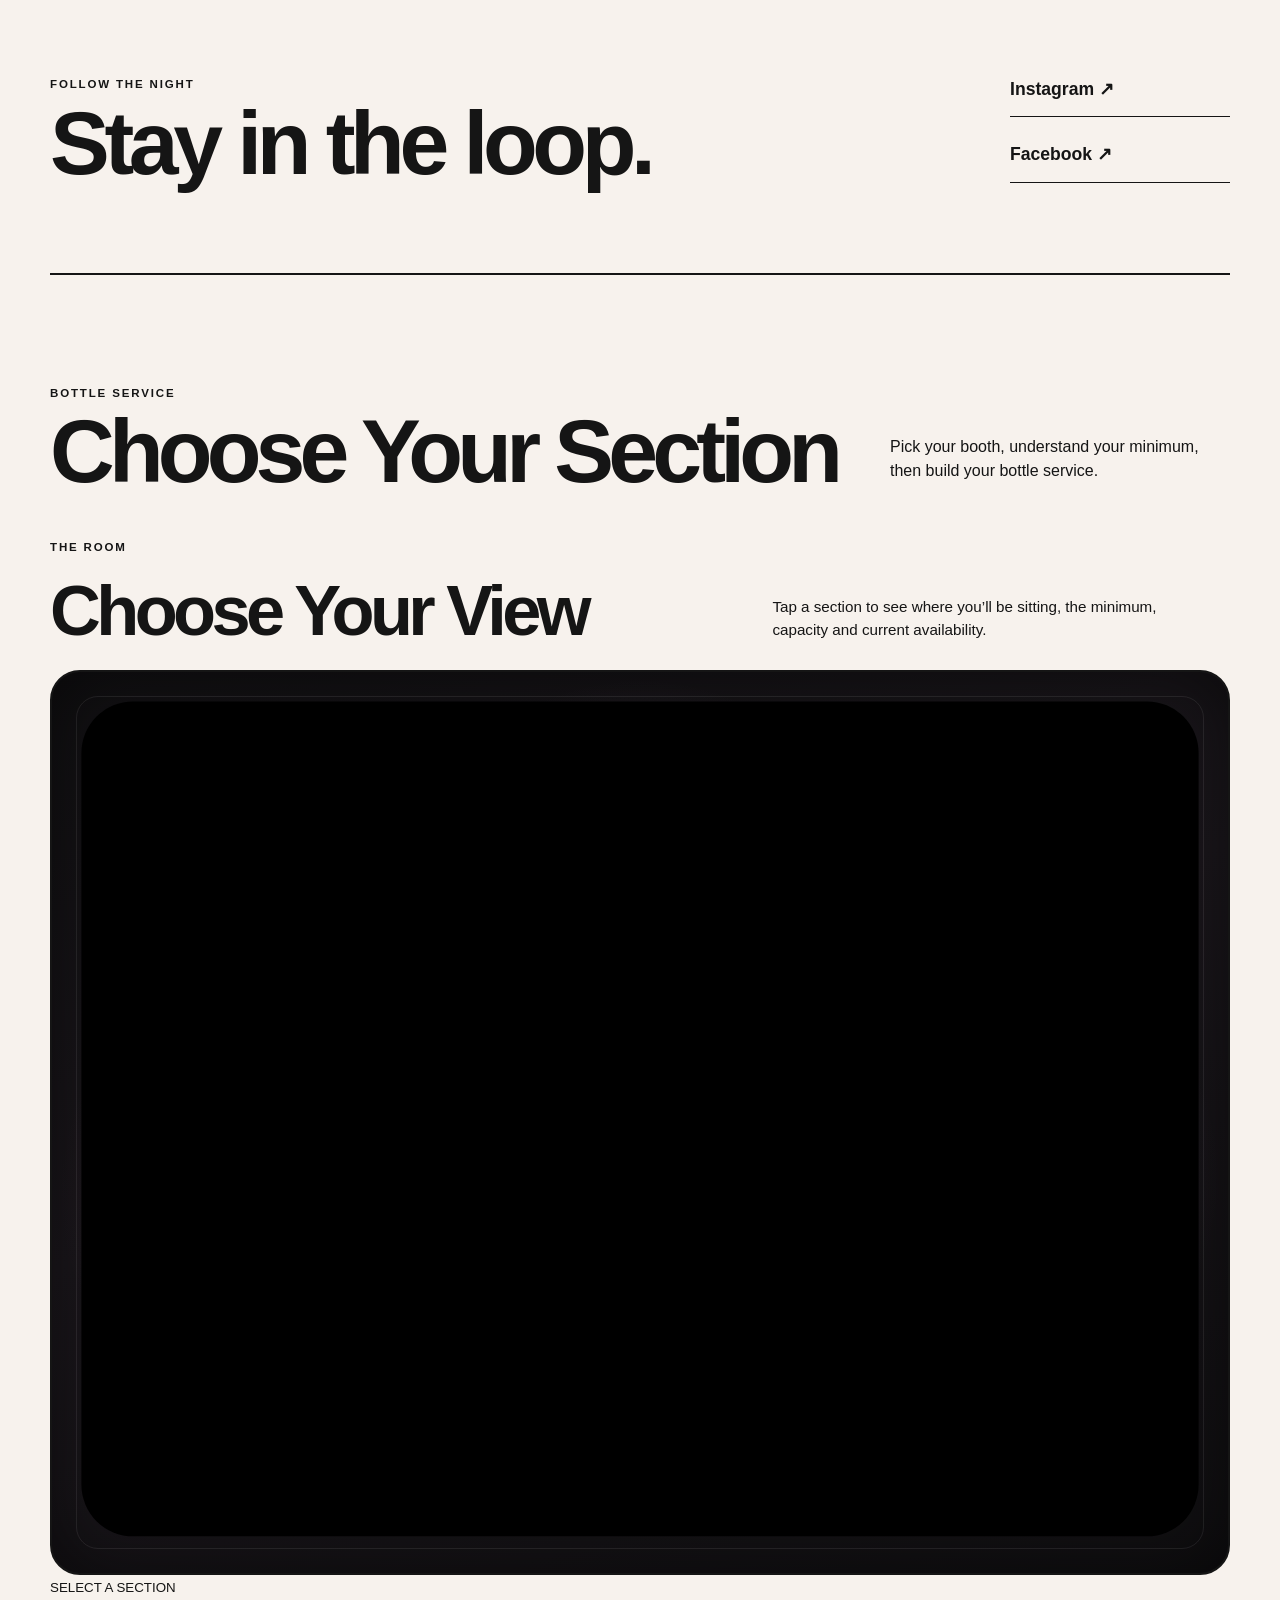
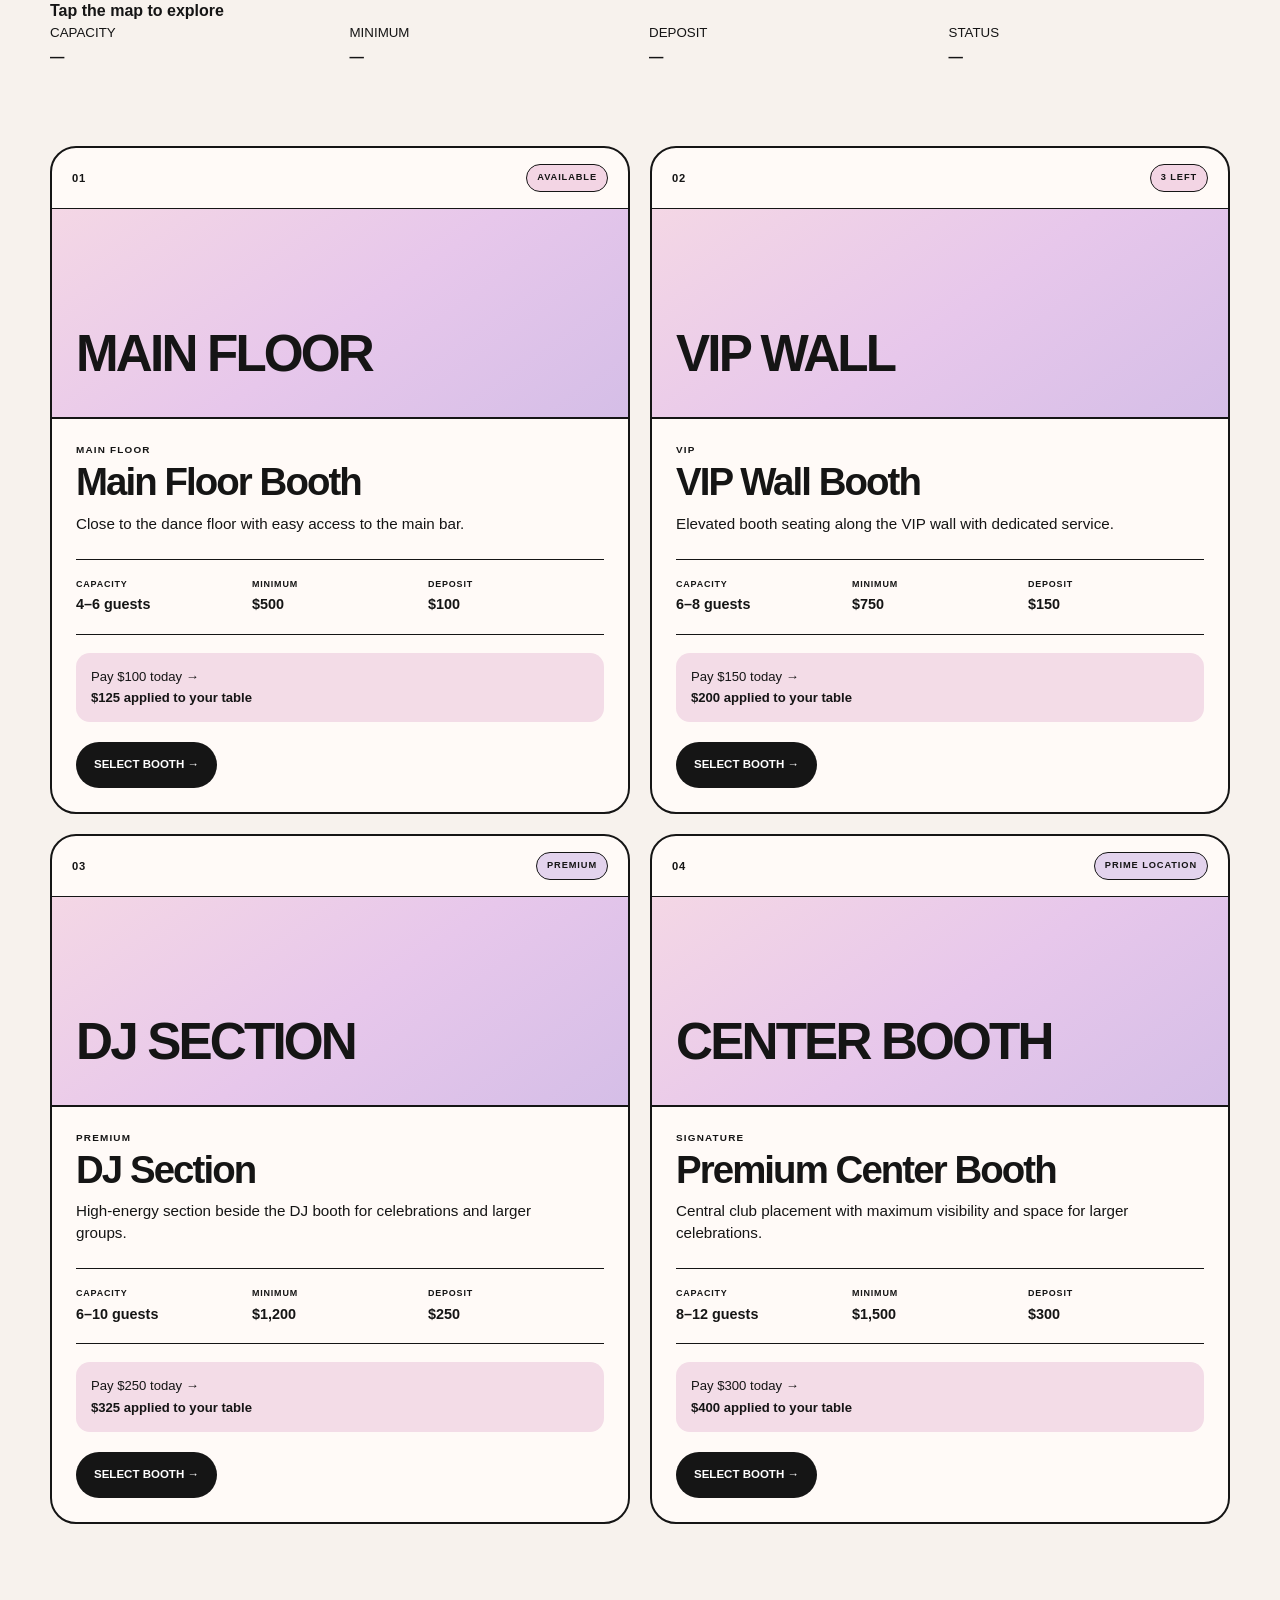
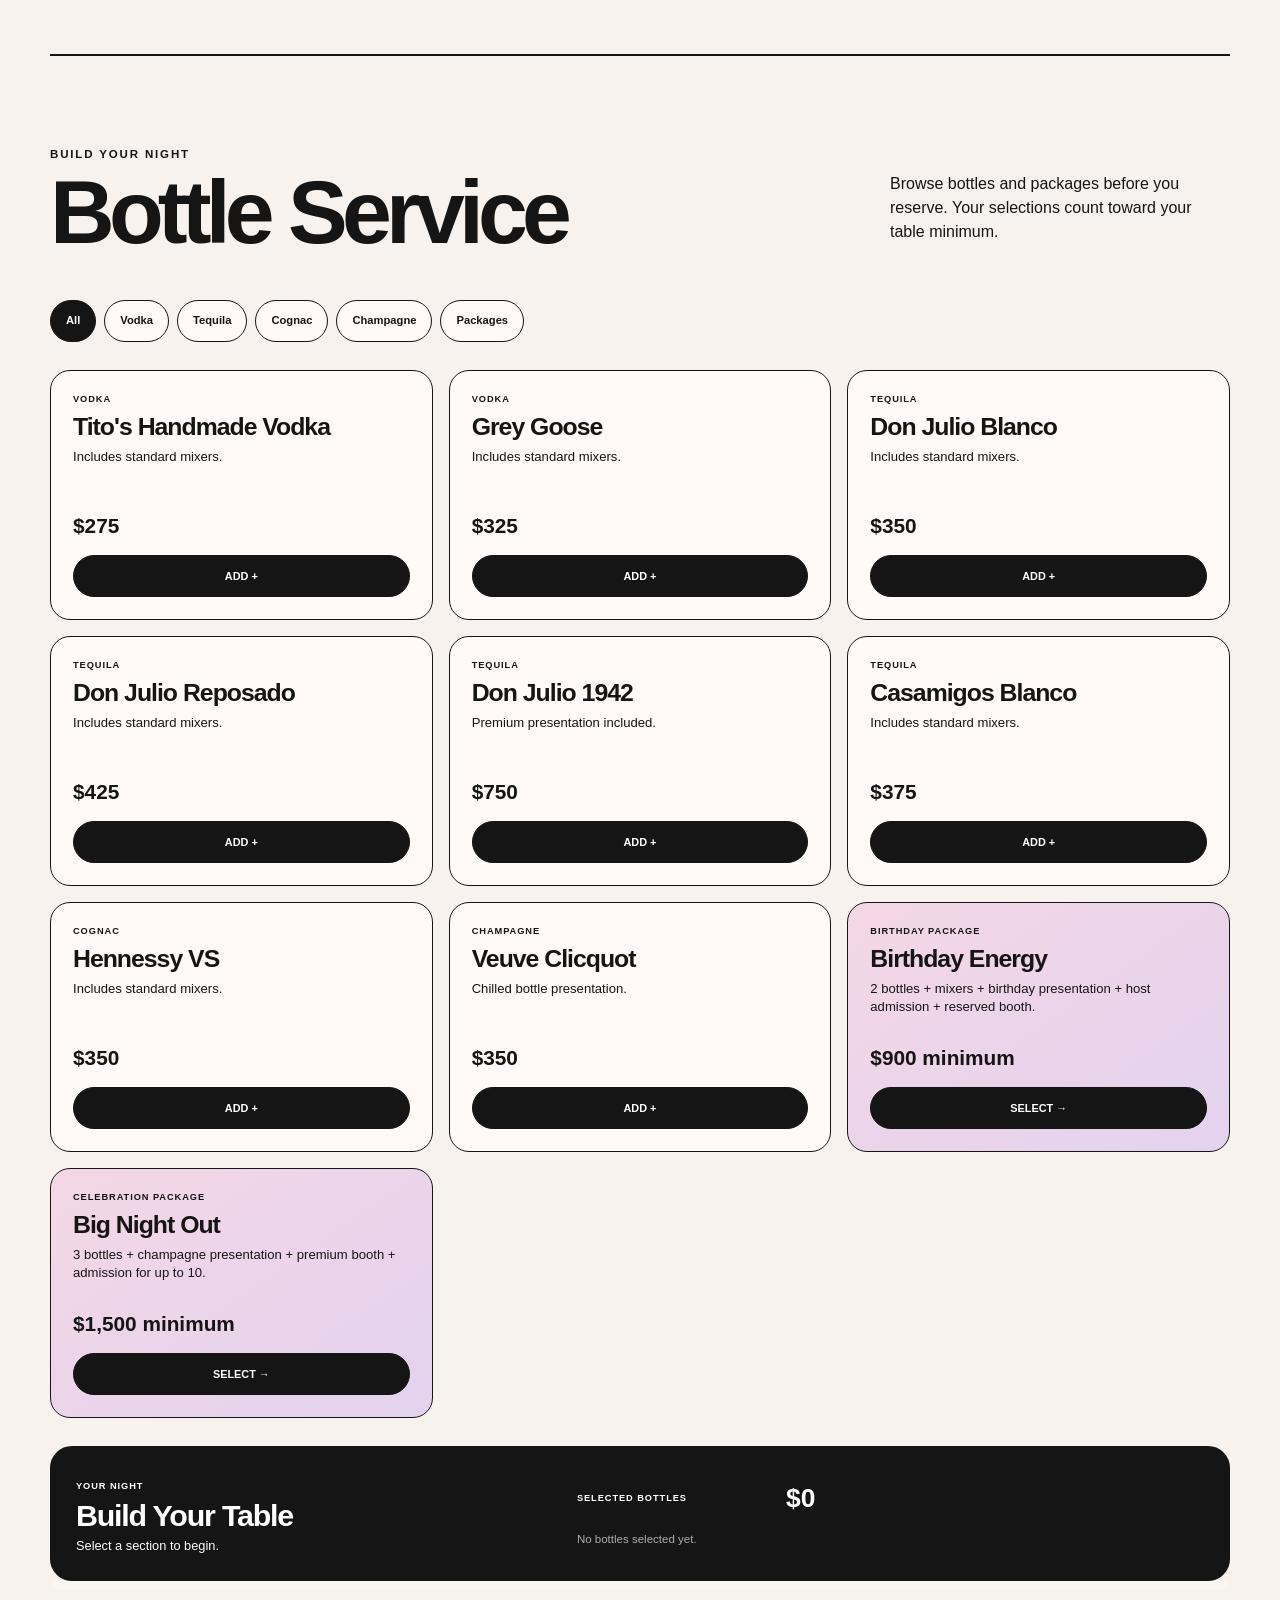
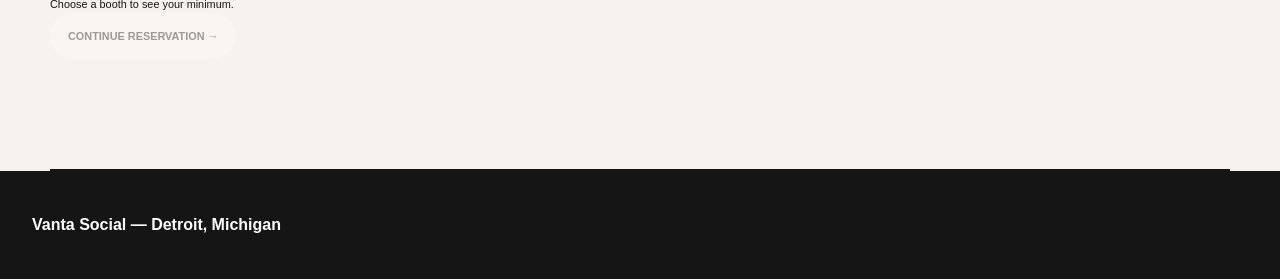
==== commit 6642e3f9: "Update index.html" ====
--- a/index.html
+++ b/index.html
@@ -1791,79 +1791,563 @@
   </div>
 
 
-  <div class="floorplan">
-
-    <div class="floorplan-stage">
-      DJ BOOTH
-    </div>
-
-
-    <button
-      type="button"
-      class="floorplan-zone floorplan-dj"
+  <div class="floorplan floorplan-svg">
+
+  <svg
+    viewBox="0 0 1000 760"
+    role="img"
+    aria-labelledby="floorplan-title floorplan-desc"
+  >
+
+    <title id="floorplan-title">
+      Vanta Social club floorplan
+    </title>
+
+    <desc id="floorplan-desc">
+      Interactive top-down floorplan showing DJ booths,
+      VIP booths, center booths, dance floor, bar and
+      main floor booths.
+    </desc>
+
+
+    <!-- ROOM OUTLINE -->
+
+    <rect
+      x="25"
+      y="25"
+      width="950"
+      height="710"
+      rx="44"
+      class="map-room-outline"
+    />
+
+
+    <!-- DJ BOOTH -->
+
+    <g class="map-fixture">
+
+      <rect
+        x="380"
+        y="55"
+        width="240"
+        height="70"
+        rx="20"
+        class="map-dj-booth"
+      />
+
+      <circle
+        cx="430"
+        cy="90"
+        r="10"
+        class="map-equipment"
+      />
+
+      <circle
+        cx="500"
+        cy="90"
+        r="10"
+        class="map-equipment"
+      />
+
+      <circle
+        cx="570"
+        cy="90"
+        r="10"
+        class="map-equipment"
+      />
+
+      <text
+        x="500"
+        y="116"
+        text-anchor="middle"
+        class="map-label-small"
+      >
+        DJ BOOTH
+      </text>
+
+    </g>
+
+
+    <!-- DJ SECTION BOOTHS -->
+
+    <g
+      class="map-zone"
       data-section-map="dj-section"
+      tabindex="0"
+      role="button"
+      aria-label="DJ Section"
     >
-      <span>DJ SECTION</span>
-      <small>$1,200 MIN</small>
-    </button>
-
-
-    <button
-      type="button"
-      class="floorplan-zone floorplan-vip-left"
+
+      <rect
+        x="340"
+        y="150"
+        width="95"
+        height="72"
+        rx="24"
+        class="map-booth map-booth-dj"
+      />
+
+      <circle
+        cx="388"
+        cy="185"
+        r="15"
+        class="map-table"
+      />
+
+      <text
+        x="388"
+        y="210"
+        text-anchor="middle"
+        class="map-booth-number"
+      >
+        DJ1
+      </text>
+
+
+      <rect
+        x="452"
+        y="140"
+        width="95"
+        height="82"
+        rx="24"
+        class="map-booth map-booth-dj"
+      />
+
+      <circle
+        cx="500"
+        cy="180"
+        r="15"
+        class="map-table"
+      />
+
+      <text
+        x="500"
+        y="208"
+        text-anchor="middle"
+        class="map-booth-number"
+      >
+        DJ2
+      </text>
+
+
+      <rect
+        x="565"
+        y="150"
+        width="95"
+        height="72"
+        rx="24"
+        class="map-booth map-booth-dj"
+      />
+
+      <circle
+        cx="612"
+        cy="185"
+        r="15"
+        class="map-table"
+      />
+
+      <text
+        x="612"
+        y="210"
+        text-anchor="middle"
+        class="map-booth-number"
+      >
+        DJ3
+      </text>
+
+      <text
+        x="500"
+        y="245"
+        text-anchor="middle"
+        class="map-zone-title"
+      >
+        DJ SECTION
+      </text>
+
+    </g>
+
+
+    <!-- LEFT VIP WALL -->
+
+    <g
+      class="map-zone"
       data-section-map="vip-wall"
+      tabindex="0"
+      role="button"
+      aria-label="VIP Wall Booths"
     >
-      <span>VIP WALL</span>
-      <small>6–8 GUESTS</small>
-    </button>
-
-
-    <button
-      type="button"
-      class="floorplan-zone floorplan-vip-right"
+
+      <rect
+        x="70"
+        y="245"
+        width="145"
+        height="80"
+        rx="28"
+        class="map-booth map-booth-vip"
+      />
+
+      <circle
+        cx="145"
+        cy="285"
+        r="16"
+        class="map-table"
+      />
+
+      <text
+        x="145"
+        y="315"
+        text-anchor="middle"
+        class="map-booth-number"
+      >
+        V1
+      </text>
+
+
+      <rect
+        x="70"
+        y="350"
+        width="145"
+        height="80"
+        rx="28"
+        class="map-booth map-booth-vip"
+      />
+
+      <circle
+        cx="145"
+        cy="390"
+        r="16"
+        class="map-table"
+      />
+
+      <text
+        x="145"
+        y="420"
+        text-anchor="middle"
+        class="map-booth-number"
+      >
+        V2
+      </text>
+
+
+      <rect
+        x="70"
+        y="455"
+        width="145"
+        height="80"
+        rx="28"
+        class="map-booth map-booth-vip"
+      />
+
+      <circle
+        cx="145"
+        cy="495"
+        r="16"
+        class="map-table"
+      />
+
+      <text
+        x="145"
+        y="525"
+        text-anchor="middle"
+        class="map-booth-number"
+      >
+        V3
+      </text>
+
+    </g>
+
+
+    <!-- RIGHT VIP WALL -->
+
+    <g
+      class="map-zone"
       data-section-map="vip-wall"
+      tabindex="0"
+      role="button"
+      aria-label="VIP Wall Booths"
     >
-      <span>VIP WALL</span>
-      <small>3 LEFT</small>
-    </button>
-
-
-    <div class="dance-floor">
-      <span>DANCE FLOOR</span>
-    </div>
-
-
-    <button
-      type="button"
-      class="floorplan-zone floorplan-center"
+
+      <rect
+        x="785"
+        y="245"
+        width="145"
+        height="80"
+        rx="28"
+        class="map-booth map-booth-vip"
+      />
+
+      <circle
+        cx="855"
+        cy="285"
+        r="16"
+        class="map-table"
+      />
+
+      <text
+        x="855"
+        y="315"
+        text-anchor="middle"
+        class="map-booth-number"
+      >
+        V4
+      </text>
+
+
+      <rect
+        x="785"
+        y="350"
+        width="145"
+        height="80"
+        rx="28"
+        class="map-booth map-booth-vip"
+      />
+
+      <circle
+        cx="855"
+        cy="390"
+        r="16"
+        class="map-table"
+      />
+
+      <text
+        x="855"
+        y="420"
+        text-anchor="middle"
+        class="map-booth-number"
+      >
+        V5
+      </text>
+
+
+      <rect
+        x="785"
+        y="455"
+        width="145"
+        height="80"
+        rx="28"
+        class="map-booth map-booth-vip reserved"
+      />
+
+      <circle
+        cx="855"
+        cy="495"
+        r="16"
+        class="map-table"
+      />
+
+      <text
+        x="855"
+        y="515"
+        text-anchor="middle"
+        class="map-booth-number"
+      >
+        V6
+      </text>
+
+      <text
+        x="855"
+        y="535"
+        text-anchor="middle"
+        class="map-reserved-label"
+      >
+        RESERVED
+      </text>
+
+    </g>
+
+
+    <!-- DANCE FLOOR -->
+
+    <g class="map-fixture">
+
+      <rect
+        x="270"
+        y="275"
+        width="460"
+        height="245"
+        rx="90"
+        class="map-dance-floor"
+      />
+
+      <path
+        d="
+          M310 335
+          H690
+          M310 395
+          H690
+          M310 455
+          H690
+
+          M385 305
+          V490
+          M500 305
+          V490
+          M615 305
+          V490
+        "
+        class="map-floor-grid"
+      />
+
+      <text
+        x="500"
+        y="410"
+        text-anchor="middle"
+        class="map-dance-label"
+      >
+        DANCE FLOOR
+      </text>
+
+    </g>
+
+
+    <!-- CENTER BOOTHS -->
+
+    <g
+      class="map-zone"
       data-section-map="center-booth"
+      tabindex="0"
+      role="button"
+      aria-label="Premium Center Booths"
     >
-      <span>PREMIUM CENTER</span>
-      <small>$1,500 MIN</small>
-    </button>
-
-
-    <div class="main-bar">
-      MAIN BAR
-    </div>
-
-
-    <button
-      type="button"
-      class="floorplan-zone floorplan-main"
+
+      <rect
+        x="350"
+        y="545"
+        width="135"
+        height="75"
+        rx="36"
+        class="map-booth map-booth-center"
+      />
+
+      <circle
+        cx="418"
+        cy="582"
+        r="16"
+        class="map-table"
+      />
+
+      <text
+        x="418"
+        y="610"
+        text-anchor="middle"
+        class="map-booth-number"
+      >
+        C1
+      </text>
+
+
+      <rect
+        x="515"
+        y="545"
+        width="135"
+        height="75"
+        rx="36"
+        class="map-booth map-booth-center"
+      />
+
+      <circle
+        cx="583"
+        cy="582"
+        r="16"
+        class="map-table"
+      />
+
+      <text
+        x="583"
+        y="610"
+        text-anchor="middle"
+        class="map-booth-number"
+      >
+        C2
+      </text>
+
+    </g>
+
+
+    <!-- MAIN BAR -->
+
+    <g class="map-fixture">
+
+      <rect
+        x="335"
+        y="640"
+        width="330"
+        height="52"
+        rx="24"
+        class="map-bar"
+      />
+
+      <text
+        x="500"
+        y="673"
+        text-anchor="middle"
+        class="map-label-small"
+      >
+        MAIN BAR
+      </text>
+
+
+      <circle cx="365" cy="715" r="9" class="map-stool" />
+      <circle cx="420" cy="715" r="9" class="map-stool" />
+      <circle cx="475" cy="715" r="9" class="map-stool" />
+      <circle cx="530" cy="715" r="9" class="map-stool" />
+      <circle cx="585" cy="715" r="9" class="map-stool" />
+      <circle cx="640" cy="715" r="9" class="map-stool" />
+
+    </g>
+
+
+    <!-- MAIN FLOOR BOOTHS -->
+
+    <g
+      class="map-zone"
       data-section-map="main-floor"
+      tabindex="0"
+      role="button"
+      aria-label="Main Floor Booths"
     >
-      <span>MAIN FLOOR BOOTHS</span>
-      <small>FROM $500</small>
-    </button>
-
-  </div>
-
-
-  <div
-    id="floorplan-details"
-    class="floorplan-details"
-  >
+
+      <rect
+        x="245"
+        y="655"
+        width="70"
+        height="58"
+        rx="24"
+        class="map-booth map-booth-main"
+      />
+
+      <rect
+        x="685"
+        y="655"
+        width="70"
+        height="58"
+        rx="24"
+        class="map-booth map-booth-main"
+      />
+
+      <text
+        x="280"
+        y="690"
+        text-anchor="middle"
+        class="map-booth-number"
+      >
+        M1
+      </text>
+
+      <text
+        x="720"
+        y="690"
+        text-anchor="middle"
+        class="map-booth-number"
+      >
+        M2
+      </text>
+
+    </g>
+
+  </svg>
+
+</div>
 
     <div>
       <small>SELECT A SECTION</small>
--- a/styles.css
+++ b/styles.css
@@ -2708,3 +2708,647 @@
     justify-self: start;
   }
 }
+/* ========================================
+   INTERACTIVE CLUB FLOORPLAN — REDESIGN
+======================================== */
+
+.club-map {
+  margin-bottom: 78px;
+}
+
+.club-map-heading {
+  display: grid;
+  grid-template-columns: 1.2fr 0.8fr;
+  gap: 36px;
+  align-items: end;
+  margin-bottom: 28px;
+}
+
+.club-map-heading .section-kicker {
+  grid-column: 1 / -1;
+  margin-bottom: -12px;
+}
+
+.club-map-heading h3 {
+  margin: 0;
+
+  font-size: clamp(3rem, 5.5vw, 5.5rem);
+  line-height: 0.88;
+  letter-spacing: -0.065em;
+}
+
+.club-map-heading > p:last-child {
+  max-width: 420px;
+
+  font-size: 0.95rem;
+  line-height: 1.5;
+}
+
+
+/* ========================================
+   FLOORPLAN ROOM
+======================================== */
+
+.floorplan {
+  position: relative;
+
+  min-height: 760px;
+
+  overflow: hidden;
+
+  border: 2px solid #151515;
+  border-radius: 30px;
+
+  background:
+    radial-gradient(
+      circle at 50% 28%,
+      rgba(205, 144, 223, 0.2),
+      transparent 28%
+    ),
+    radial-gradient(
+      circle at 22% 58%,
+      rgba(236, 133, 170, 0.13),
+      transparent 24%
+    ),
+    radial-gradient(
+      circle at 78% 56%,
+      rgba(188, 145, 219, 0.15),
+      transparent 24%
+    ),
+    linear-gradient(
+      160deg,
+      #111012 0%,
+      #1b171c 45%,
+      #100f11 100%
+    );
+
+  box-shadow:
+    inset 0 0 80px rgba(0, 0, 0, 0.55);
+}
+
+
+/* SUBTLE ROOM LINES */
+
+.floorplan::before {
+  content: "";
+
+  position: absolute;
+  inset: 24px;
+
+  border: 1px solid rgba(255,255,255,0.08);
+  border-radius: 22px;
+
+  pointer-events: none;
+}
+
+
+/* ========================================
+   DJ BOOTH
+======================================== */
+
+.floorplan-stage {
+  position: absolute;
+  top: 30px;
+  left: 50%;
+
+  width: 220px;
+  min-height: 66px;
+
+  transform: translateX(-50%);
+
+  display: grid;
+  place-items: center;
+
+  border: 1px solid rgba(255,255,255,0.38);
+  border-radius: 8px 8px 24px 24px;
+
+  background:
+    linear-gradient(
+      180deg,
+      #2b252d,
+      #161318
+    );
+
+  color: white;
+
+  box-shadow:
+    0 10px 28px rgba(0,0,0,0.4),
+    inset 0 -10px 20px rgba(0,0,0,0.25);
+
+  font-size: 0.7rem;
+  font-weight: 900;
+  letter-spacing: 0.16em;
+}
+
+
+/* ========================================
+   CLICKABLE SECTIONS
+======================================== */
+
+.floorplan-zone {
+  position: absolute;
+
+  display: flex;
+  flex-direction: column;
+  align-items: center;
+  justify-content: center;
+
+  gap: 5px;
+
+  padding: 12px;
+
+  border: 1px solid rgba(255,255,255,0.34);
+
+  color: white;
+
+  font: inherit;
+
+  cursor: pointer;
+
+  background:
+    linear-gradient(
+      145deg,
+      rgba(241, 204, 222, 0.18),
+      rgba(197, 159, 218, 0.12)
+    );
+
+  box-shadow:
+    inset 0 0 22px rgba(255,255,255,0.04),
+    0 8px 24px rgba(0,0,0,0.25);
+
+  backdrop-filter: blur(5px);
+
+  transition:
+    transform 0.2s ease,
+    background 0.2s ease,
+    border-color 0.2s ease,
+    opacity 0.2s ease;
+}
+
+.floorplan-zone span {
+  font-size: 0.7rem;
+  font-weight: 900;
+  letter-spacing: 0.07em;
+}
+
+.floorplan-zone small {
+  font-size: 0.54rem;
+  font-weight: 800;
+
+  opacity: 0.7;
+}
+
+
+/* ========================================
+   BOOTH SHAPES
+======================================== */
+
+.floorplan-dj {
+  top: 118px;
+  left: 50%;
+
+  width: 260px;
+  min-height: 82px;
+
+  transform: translateX(-50%);
+
+  border-radius: 18px 18px 38px 38px;
+
+  background:
+    linear-gradient(
+      145deg,
+      rgba(196, 137, 217, 0.42),
+      rgba(123, 74, 148, 0.18)
+    );
+}
+
+
+.floorplan-vip-left {
+  top: 240px;
+  left: 48px;
+
+  width: 180px;
+  min-height: 118px;
+
+  border-radius:
+    20px
+    54px
+    54px
+    20px;
+
+  background:
+    linear-gradient(
+      135deg,
+      rgba(233, 158, 190, 0.35),
+      rgba(175, 107, 150, 0.15)
+    );
+}
+
+
+.floorplan-vip-right {
+  top: 240px;
+  right: 48px;
+
+  width: 180px;
+  min-height: 118px;
+
+  border-radius:
+    54px
+    20px
+    20px
+    54px;
+
+  background:
+    linear-gradient(
+      225deg,
+      rgba(233, 158, 190, 0.35),
+      rgba(175, 107, 150, 0.15)
+    );
+}
+
+
+.floorplan-center {
+  top: 420px;
+  left: 50%;
+
+  width: 285px;
+  min-height: 96px;
+
+  transform: translateX(-50%);
+
+  border-radius: 60px;
+
+  background:
+    linear-gradient(
+      145deg,
+      rgba(201, 165, 225, 0.38),
+      rgba(142, 102, 167, 0.16)
+    );
+}
+
+
+.floorplan-main {
+  bottom: 36px;
+  left: 50%;
+
+  width: min(600px, 78%);
+  min-height: 96px;
+
+  transform: translateX(-50%);
+
+  border-radius:
+    60px
+    60px
+    22px
+    22px;
+
+  background:
+    linear-gradient(
+      145deg,
+      rgba(240, 177, 204, 0.34),
+      rgba(170, 105, 139, 0.16)
+    );
+}
+
+
+/* ========================================
+   DANCE FLOOR
+======================================== */
+
+.dance-floor {
+  position: absolute;
+  top: 255px;
+  left: 50%;
+
+  width: min(440px, 46%);
+  height: 230px;
+
+  transform: translateX(-50%);
+
+  display: grid;
+  place-items: center;
+
+  border:
+    1px solid
+    rgba(255,255,255,0.16);
+
+  border-radius: 46%;
+
+  background:
+    radial-gradient(
+      circle at 30% 30%,
+      rgba(236, 145, 189, 0.18),
+      transparent 28%
+    ),
+    radial-gradient(
+      circle at 70% 60%,
+      rgba(191, 144, 221, 0.18),
+      transparent 30%
+    ),
+    rgba(255,255,255,0.025);
+
+  box-shadow:
+    inset 0 0 55px rgba(209, 162, 223, 0.1);
+
+  color: rgba(255,255,255,0.62);
+
+  font-size: 0.68rem;
+  font-weight: 900;
+  letter-spacing: 0.18em;
+}
+
+
+/* ADD SMALL LIGHTS TO DANCE FLOOR */
+
+.dance-floor::before {
+  content: "•   •   •   •   •";
+
+  position: absolute;
+  top: 20px;
+
+  color: rgba(244, 189, 215, 0.55);
+
+  font-size: 0.8rem;
+  letter-spacing: 0.45em;
+}
+
+
+/* ========================================
+   MAIN BAR
+======================================== */
+
+.main-bar {
+  position: absolute;
+  bottom: 155px;
+  left: 50%;
+
+  width: 310px;
+  min-height: 52px;
+
+  transform: translateX(-50%);
+
+  display: grid;
+  place-items: center;
+
+  border:
+    1px solid
+    rgba(255,255,255,0.28);
+
+  border-radius: 30px;
+
+  background:
+    linear-gradient(
+      180deg,
+      #302831,
+      #171417
+    );
+
+  color: white;
+
+  box-shadow:
+    0 8px 24px rgba(0,0,0,0.35);
+
+  font-size: 0.65rem;
+  font-weight: 900;
+  letter-spacing: 0.16em;
+}
+
+
+/* ========================================
+   INTERACTION
+======================================== */
+
+.floorplan-zone:hover {
+  border-color: rgba(255,255,255,0.75);
+}
+
+.floorplan-vip-left:hover,
+.floorplan-vip-right:hover {
+  transform: scale(1.025);
+}
+
+.floorplan-dj:hover,
+.floorplan-center:hover,
+.floorplan-main:hover {
+  transform:
+    translateX(-50%)
+    scale(1.025);
+}
+
+
+.floorplan-zone.selected {
+  border-color: white;
+
+  background:
+    linear-gradient(
+      145deg,
+      rgba(247, 200, 222, 0.72),
+      rgba(191, 150, 217, 0.6)
+    );
+
+  box-shadow:
+    0 0 0 2px rgba(255,255,255,0.12),
+    0 0 32px rgba(229, 161, 206, 0.35);
+
+  color: #ffffff;
+}
+
+
+/* OPTIONAL DIM STATE ON OTHER ZONES */
+
+.floorplan.has-selection
+.floorplan-zone:not(.selected) {
+  opacity: 0.45;
+}
+
+
+/* ========================================
+   DETAILS PANEL
+======================================== */
+
+.floorplan-details {
+  display: grid;
+  grid-template-columns: 1.1fr 1.7fr;
+  gap: 30px;
+
+  padding: 24px 26px;
+
+  border:
+    2px solid
+    #151515;
+
+  border-top: 0;
+
+  border-radius:
+    0
+    0
+    24px
+    24px;
+
+  background: #fffaf7;
+}
+
+
+.floorplan-details h4 {
+  margin: 5px 0 0;
+
+  font-size: 1.95rem;
+  line-height: 1;
+  letter-spacing: -0.045em;
+}
+
+
+.floorplan-details small {
+  font-size: 0.56rem;
+  font-weight: 900;
+  letter-spacing: 0.1em;
+}
+
+
+.floorplan-detail-stats {
+  display: grid;
+  grid-template-columns: repeat(4, 1fr);
+  gap: 18px;
+}
+
+
+.floorplan-detail-stats div {
+  display: flex;
+  flex-direction: column;
+  gap: 4px;
+}
+
+
+.floorplan-detail-stats strong {
+  font-size: 0.9rem;
+}
+
+
+/* ========================================
+   TABLET
+======================================== */
+
+@media (max-width: 850px) {
+
+  .club-map-heading {
+    grid-template-columns: 1fr;
+  }
+
+  .club-map-heading .section-kicker {
+    grid-column: auto;
+  }
+
+  .floorplan {
+    min-height: 720px;
+  }
+
+  .floorplan-vip-left {
+    left: 20px;
+    width: 155px;
+  }
+
+  .floorplan-vip-right {
+    right: 20px;
+    width: 155px;
+  }
+
+  .dance-floor {
+    width: 48%;
+  }
+
+  .floorplan-details {
+    grid-template-columns: 1fr;
+  }
+
+  .floorplan-detail-stats {
+    grid-template-columns: repeat(2, 1fr);
+  }
+}
+
+
+/* ========================================
+   MOBILE
+======================================== */
+
+@media (max-width: 650px) {
+
+  .club-map {
+    margin-bottom: 55px;
+  }
+
+  .floorplan {
+    min-height: 650px;
+  }
+
+  .floorplan-stage {
+    width: 175px;
+  }
+
+  .floorplan-dj {
+    top: 115px;
+
+    width: 190px;
+    min-height: 75px;
+  }
+
+  .floorplan-vip-left,
+  .floorplan-vip-right {
+    top: 220px;
+
+    width: 112px;
+    min-height: 100px;
+
+    padding: 8px;
+  }
+
+  .floorplan-vip-left {
+    left: 12px;
+  }
+
+  .floorplan-vip-right {
+    right: 12px;
+  }
+
+  .floorplan-zone span {
+    font-size: 0.58rem;
+  }
+
+  .floorplan-zone small {
+    font-size: 0.48rem;
+  }
+
+  .dance-floor {
+    top: 245px;
+
+    width: 52%;
+    height: 190px;
+  }
+
+  .floorplan-center {
+    top: 445px;
+
+    width: 185px;
+    min-height: 82px;
+  }
+
+  .main-bar {
+    bottom: 103px;
+
+    width: 210px;
+  }
+
+  .floorplan-main {
+    bottom: 20px;
+
+    width: 76%;
+    min-height: 74px;
+  }
+
+  .floorplan-details {
+    padding: 20px;
+  }
+
+  .floorplan-detail-stats {
+    grid-template-columns: repeat(2, 1fr);
+  }
+}
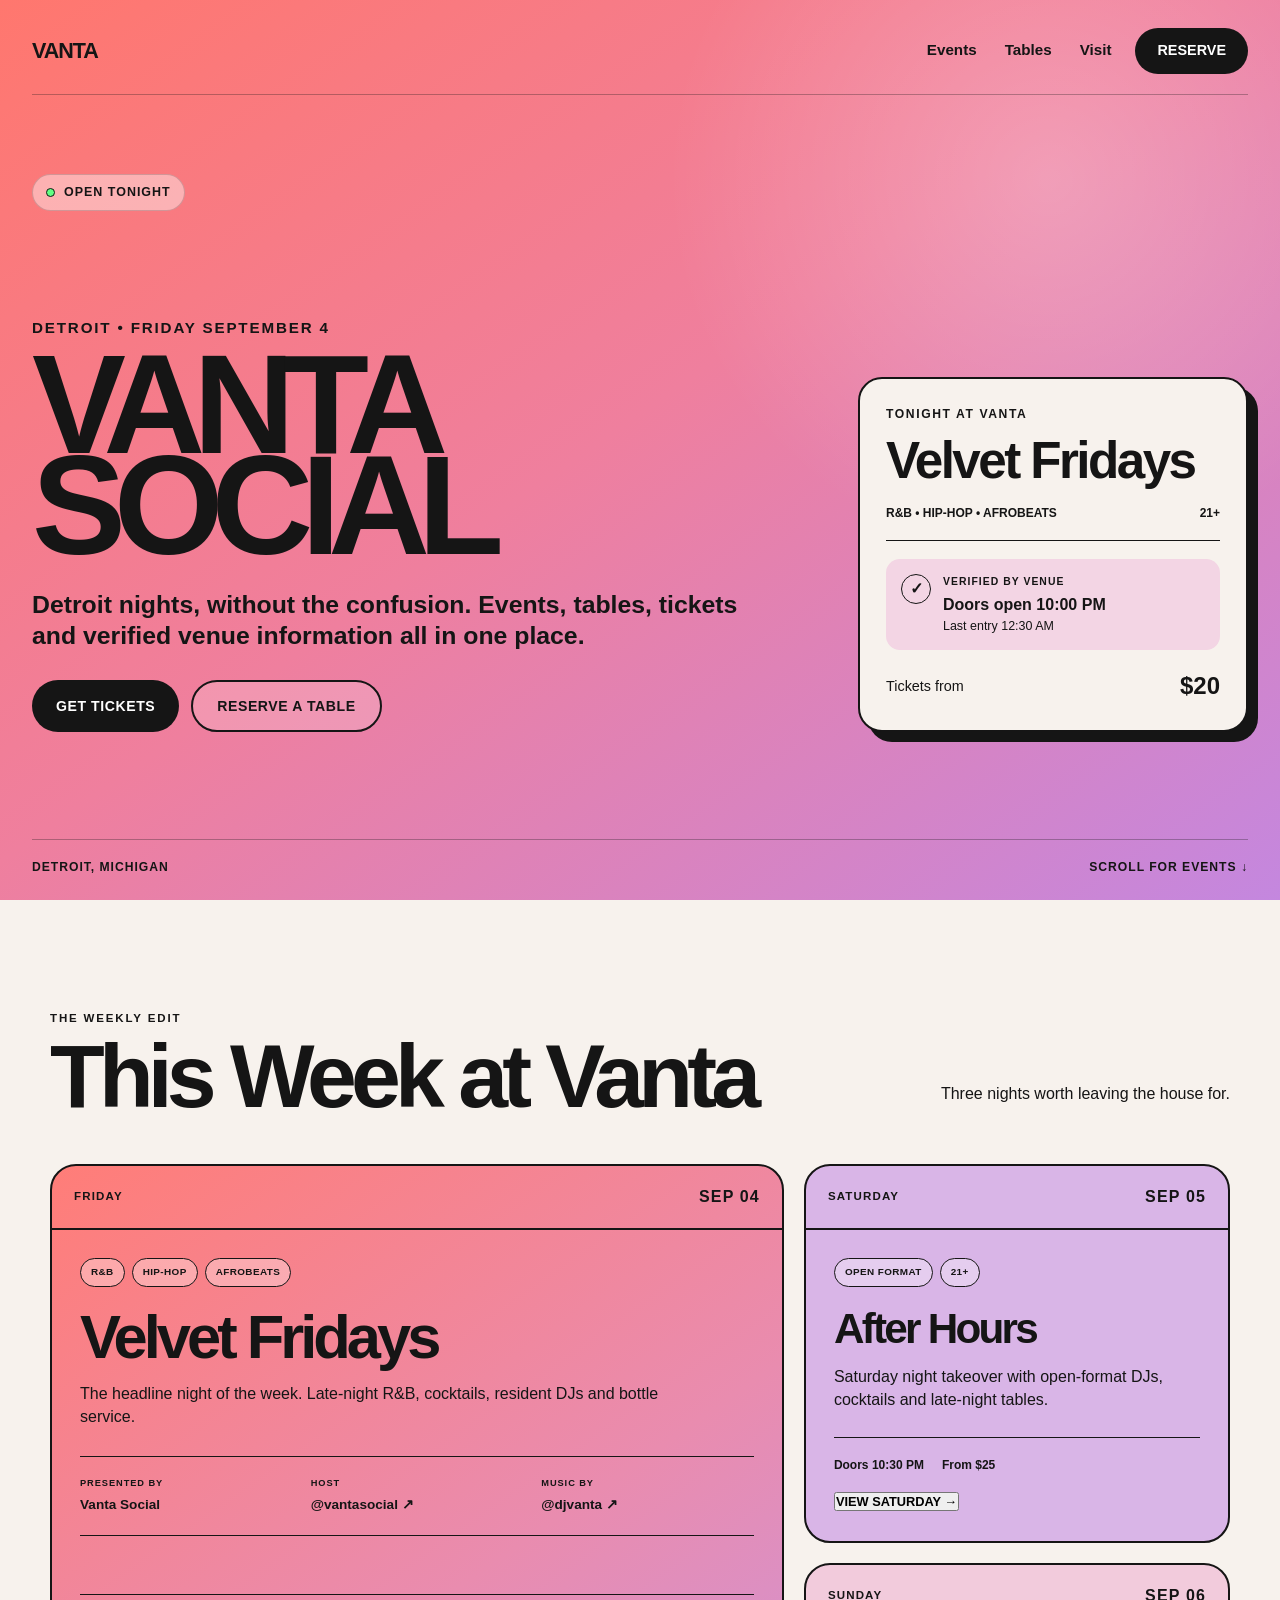
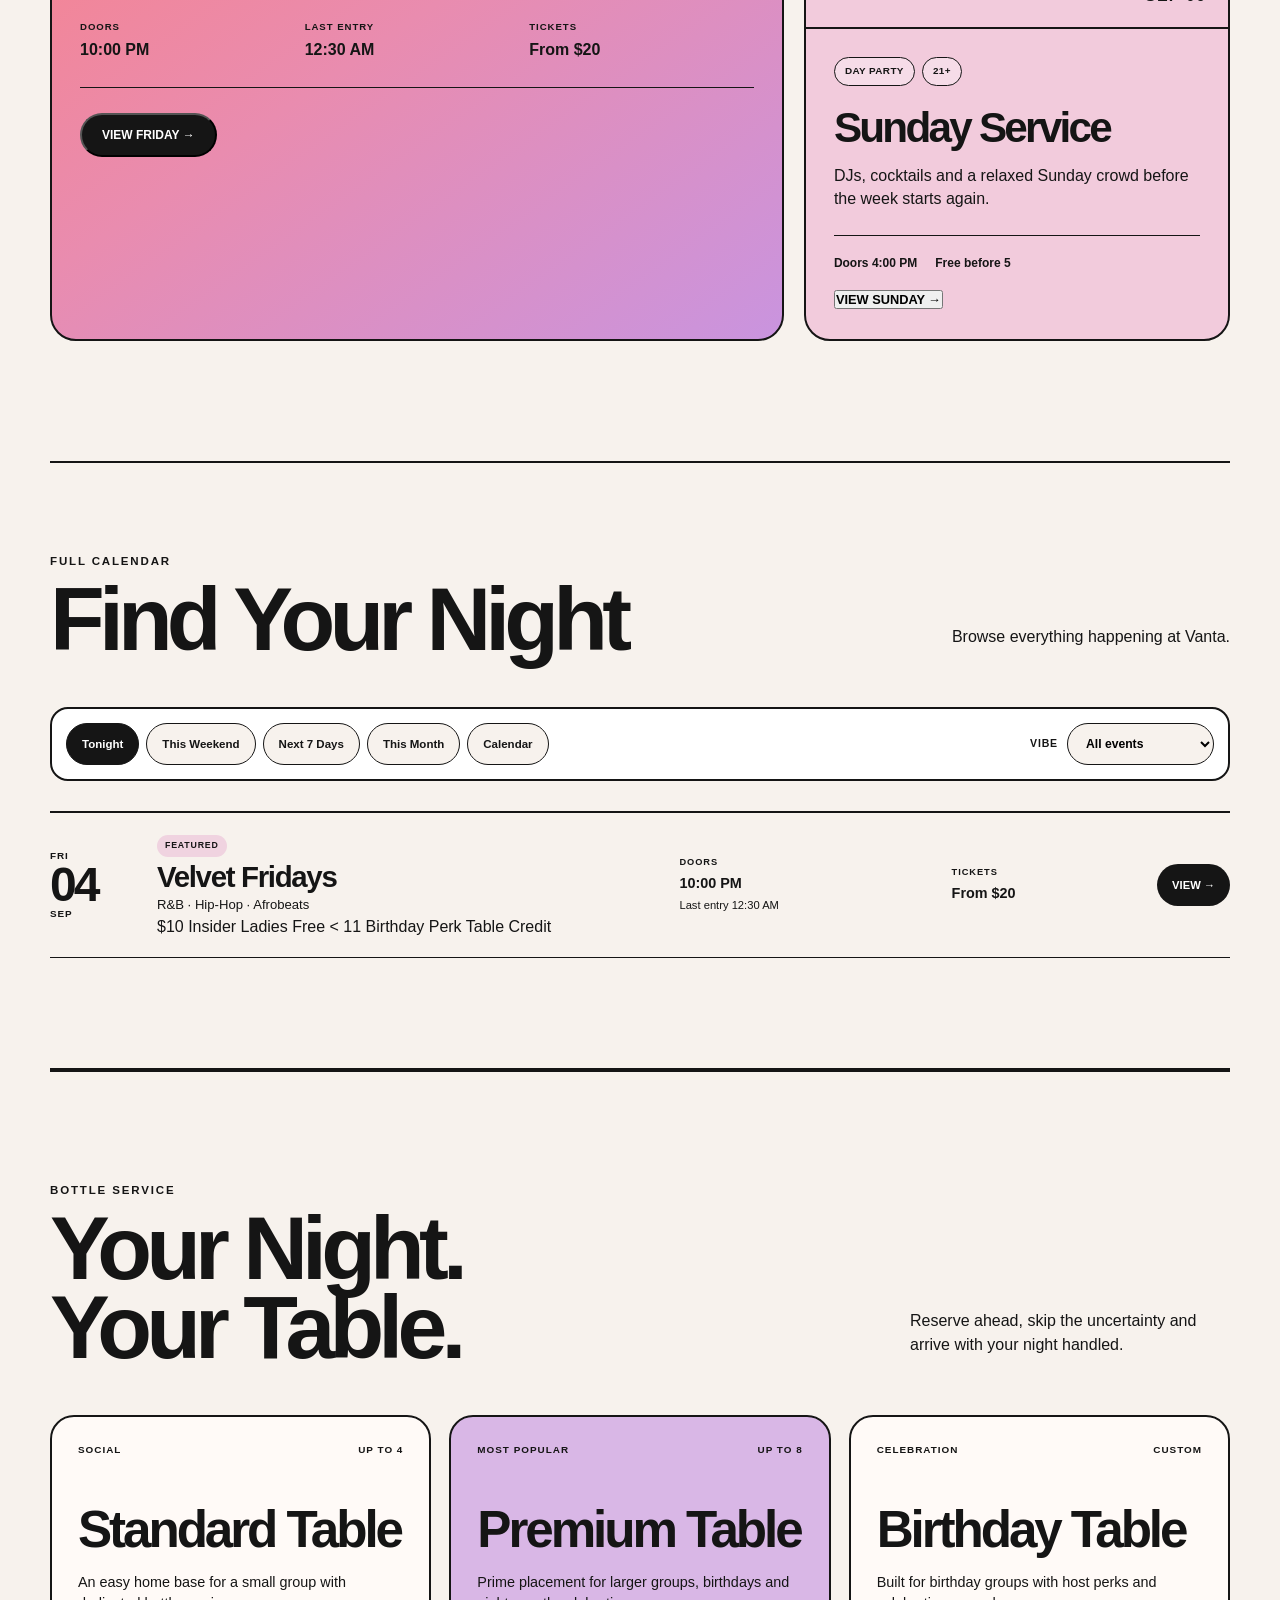
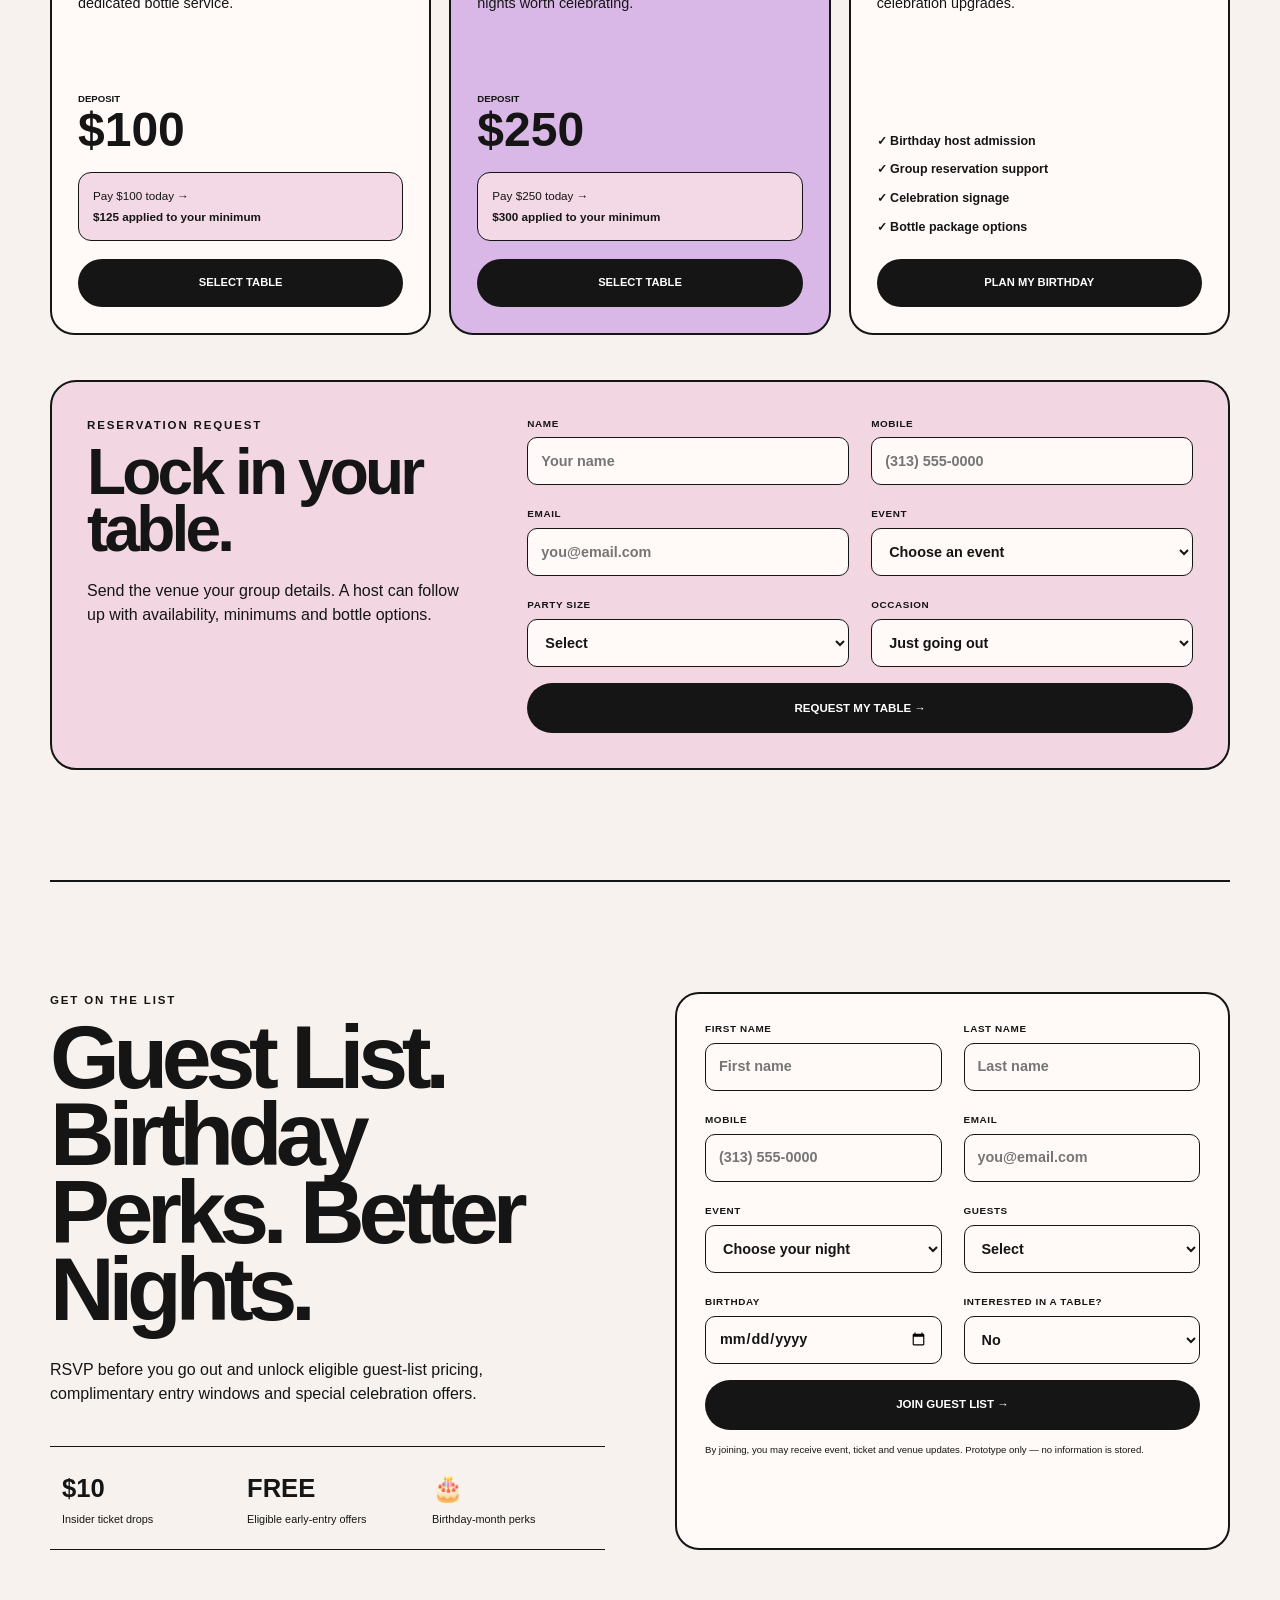
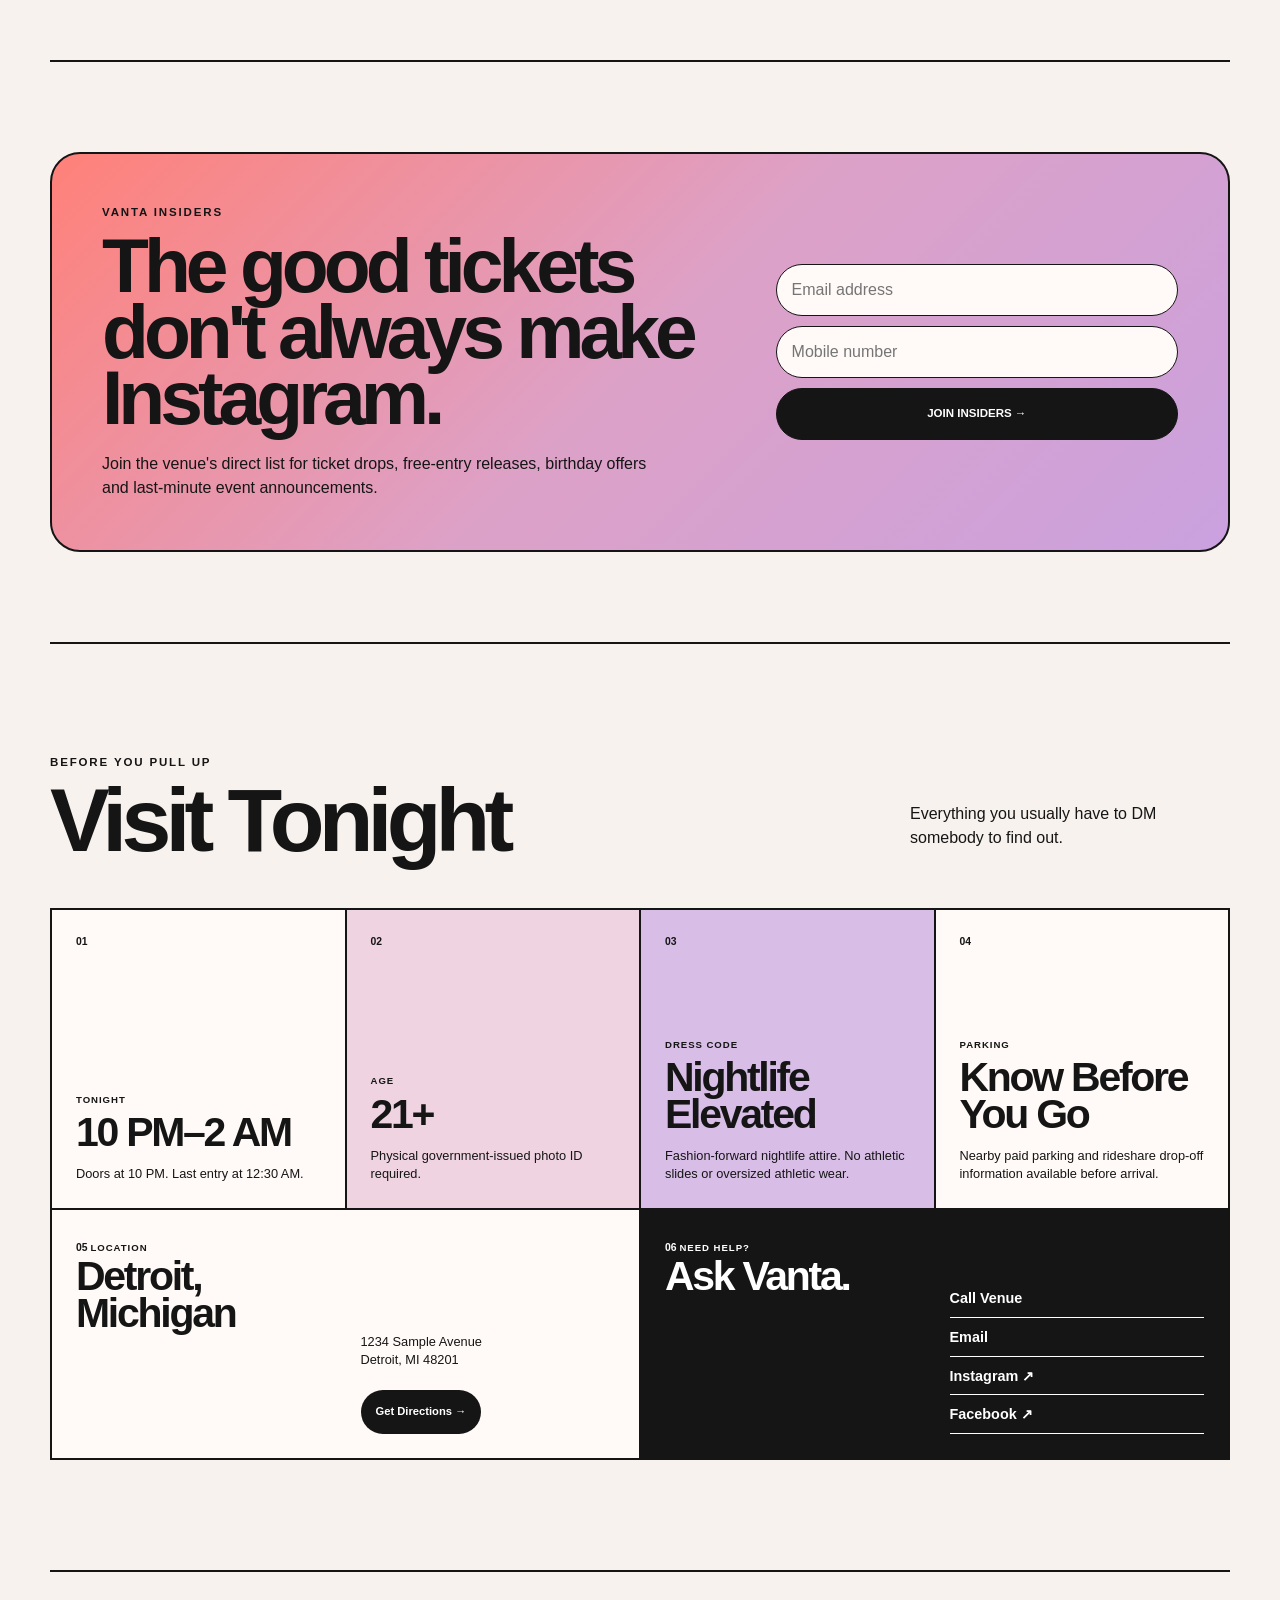
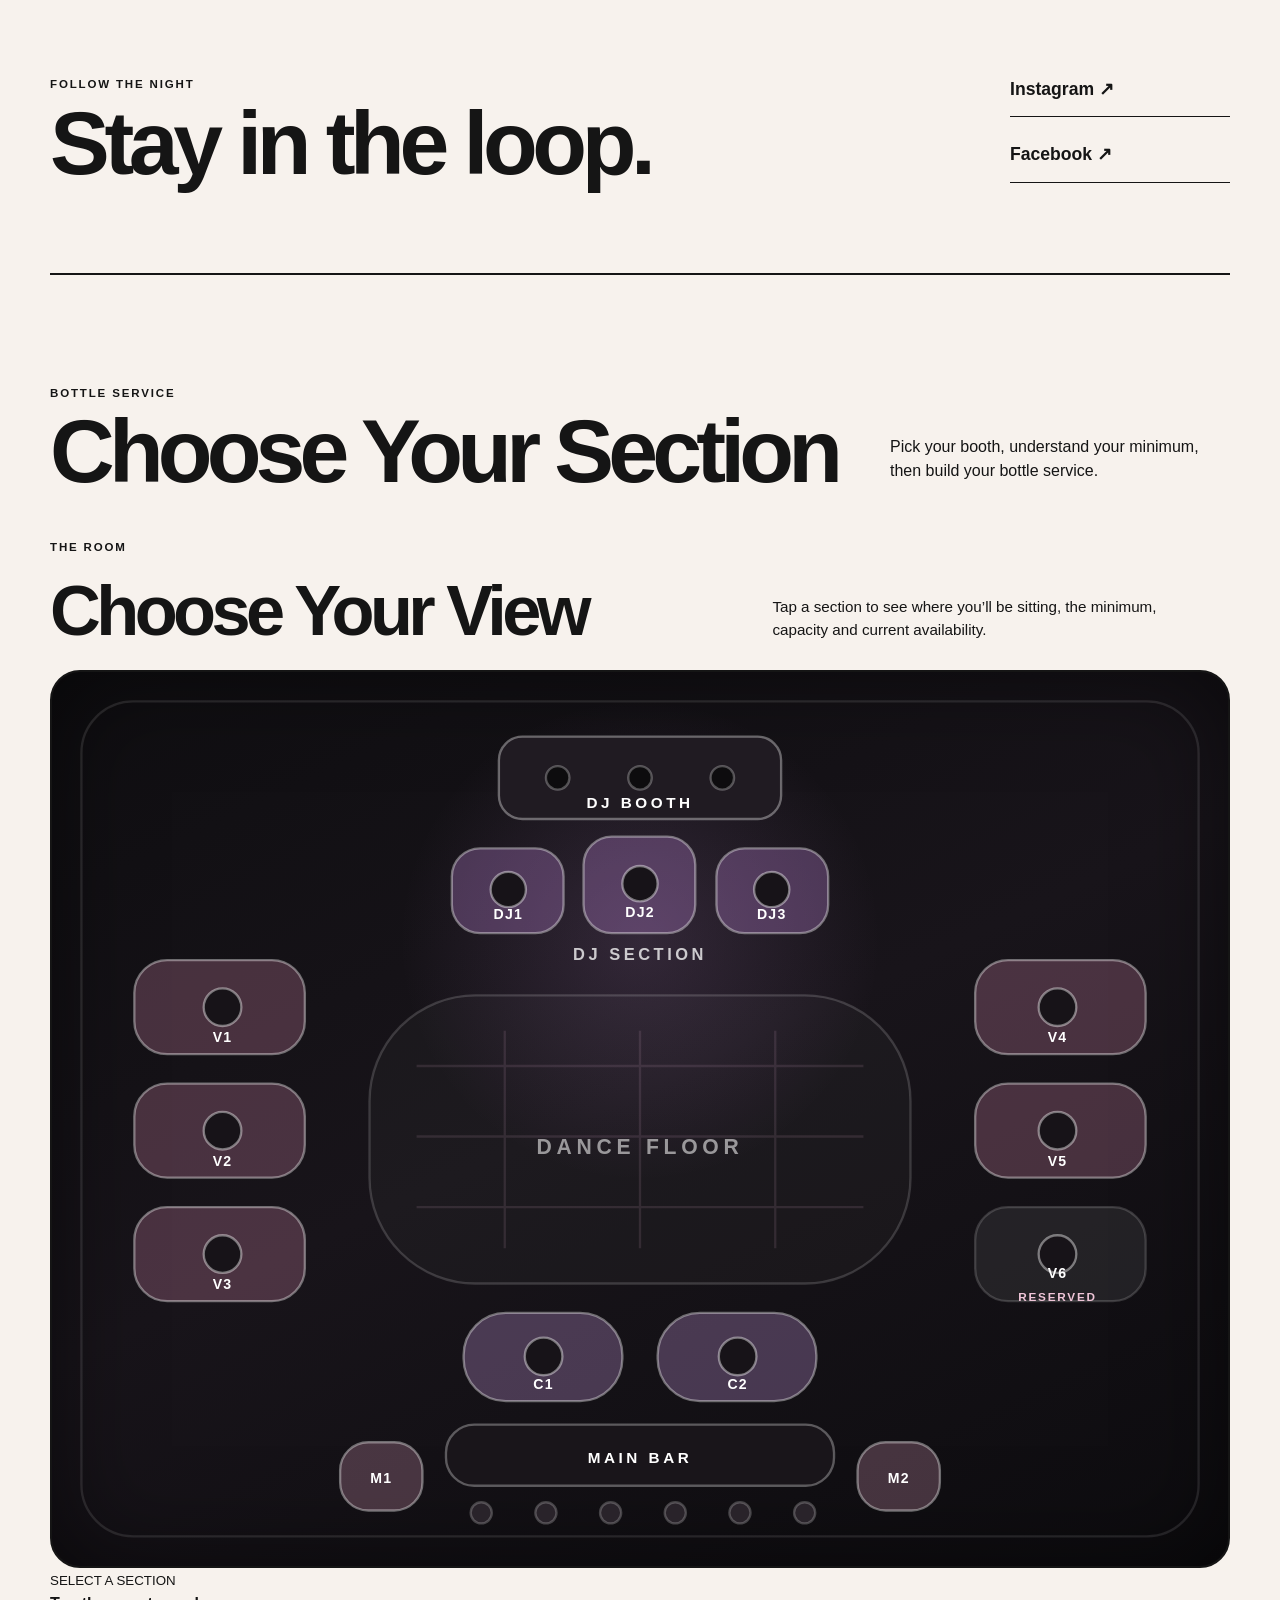
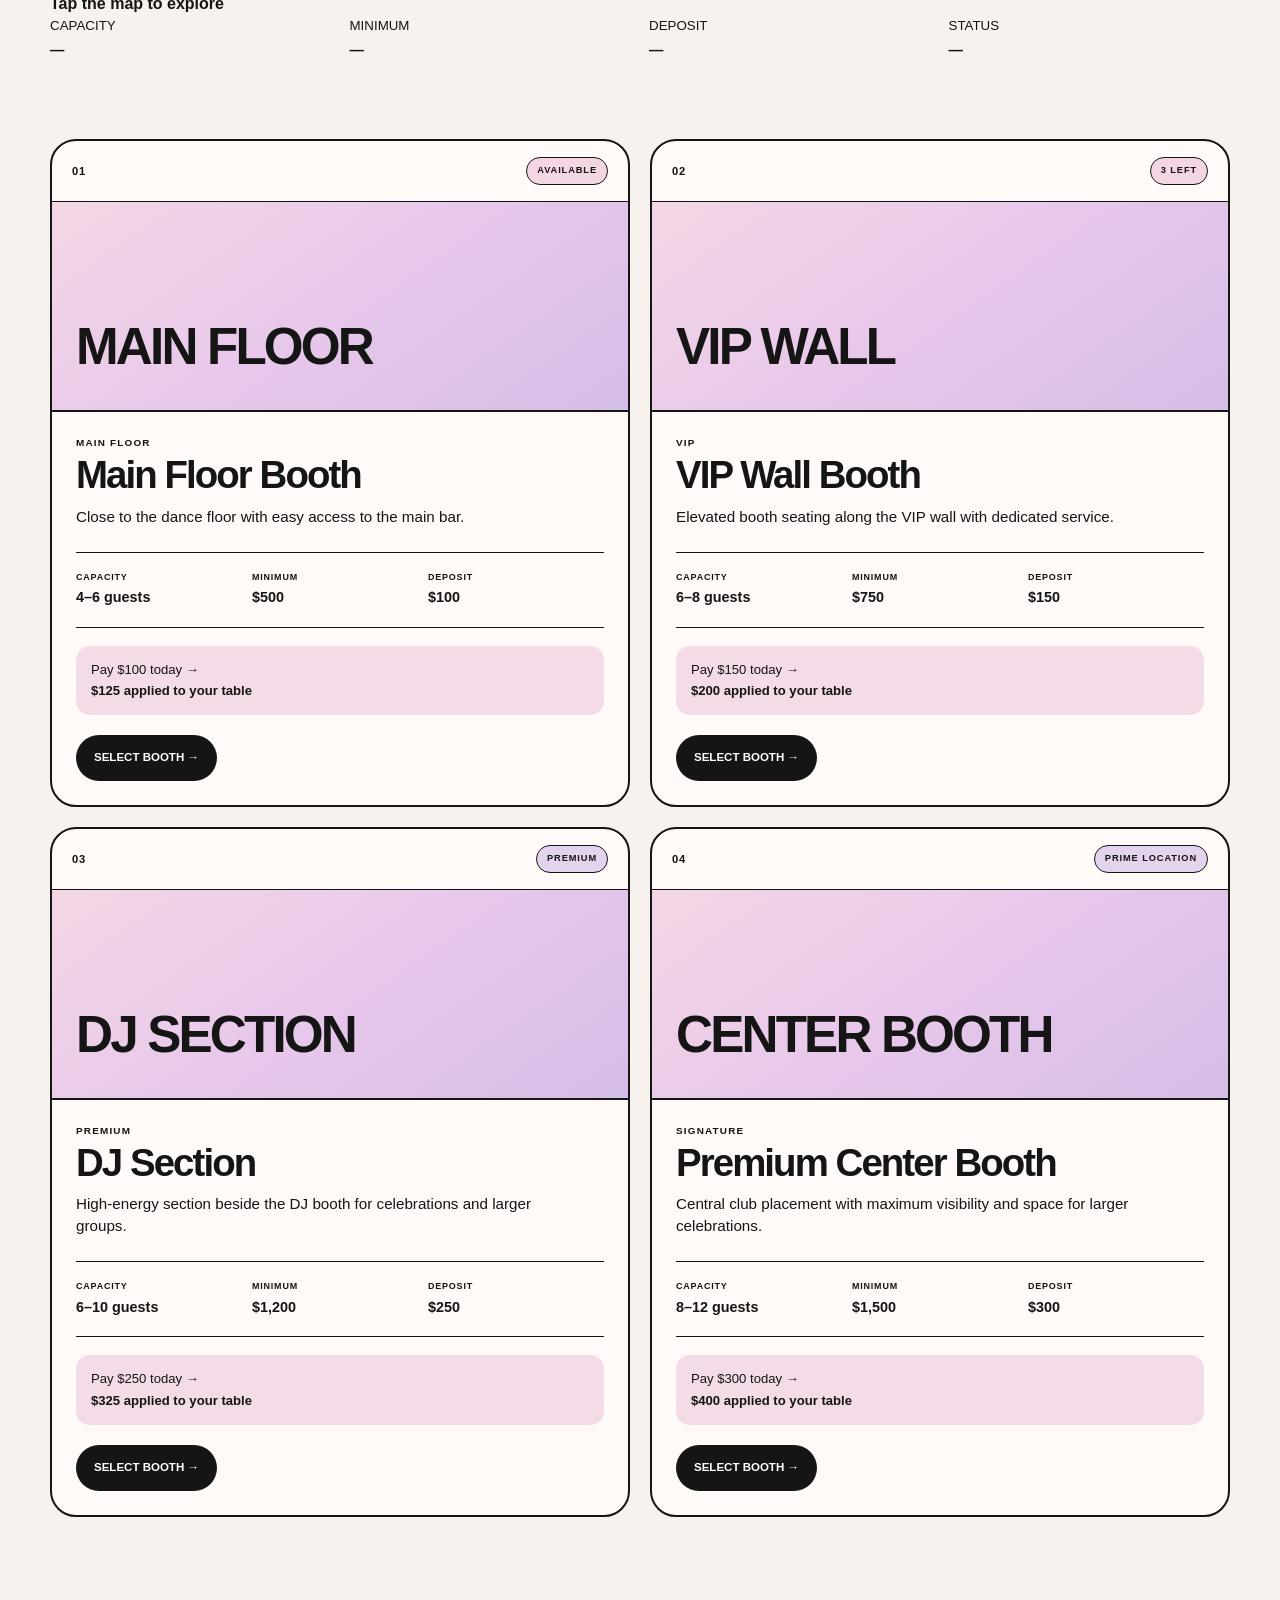
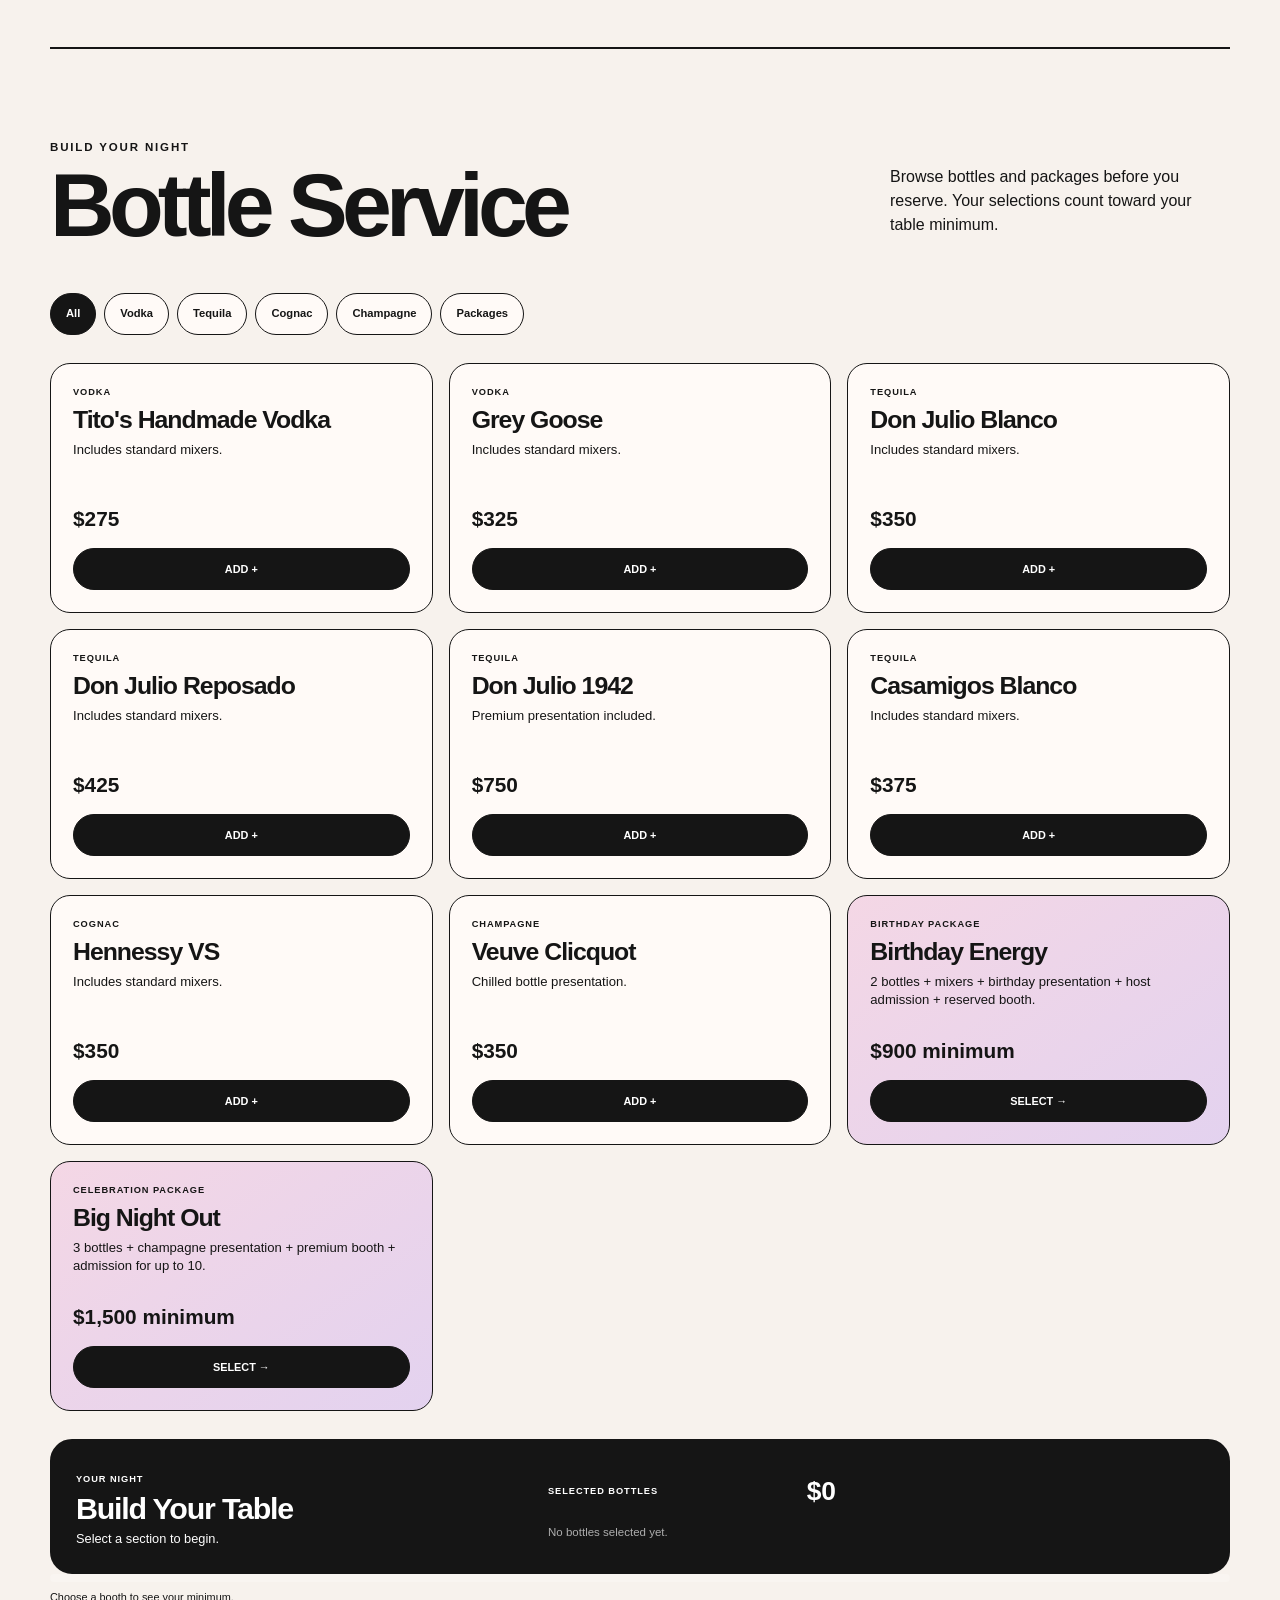
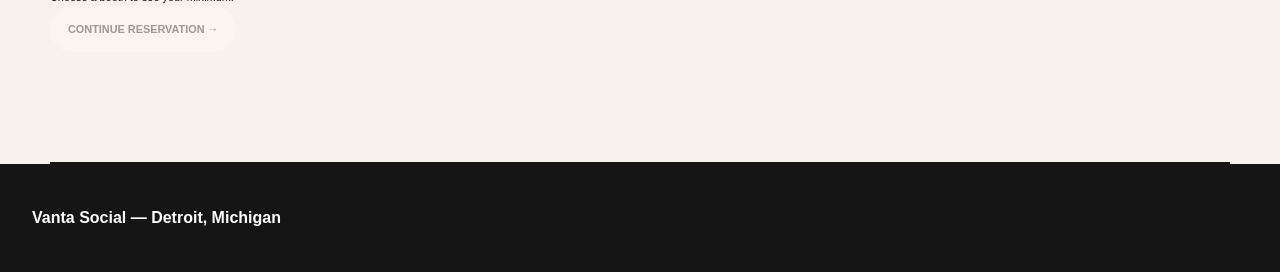
==== commit 9dd3cc6f: "Update index.html" ====
--- a/index.html
+++ b/index.html
@@ -542,13 +542,12 @@
               <strong>From $20</strong>
             </div>
 
-            <button
-              type="button"
-              class="row-button event-detail-button"
-              data-event="velvet"
-            >
-              View →
-            </button>
+           <a
+  href="events/velvet-fridays-sep-4.html"
+  class="row-button"
+>
+  View →
+</a>
 
           </article>
 
--- a/styles.css
+++ b/styles.css
@@ -2709,7 +2709,7 @@
   }
 }
 /* ========================================
-   INTERACTIVE CLUB FLOORPLAN — REDESIGN
+   INTERACTIVE CLUB FLOORPLAN — SVG
 ======================================== */
 
 .club-map {
@@ -2731,7 +2731,6 @@
 
 .club-map-heading h3 {
   margin: 0;
-
   font-size: clamp(3rem, 5.5vw, 5.5rem);
   line-height: 0.88;
   letter-spacing: -0.065em;
@@ -2739,21 +2738,14 @@
 
 .club-map-heading > p:last-child {
   max-width: 420px;
-
   font-size: 0.95rem;
   line-height: 1.5;
 }
 
 
-/* ========================================
-   FLOORPLAN ROOM
-======================================== */
-
-.floorplan {
-  position: relative;
-
-  min-height: 760px;
-
+/* FLOORPLAN SHELL */
+
+.floorplan-svg {
   overflow: hidden;
 
   border: 2px solid #151515;
@@ -2761,409 +2753,193 @@
 
   background:
     radial-gradient(
-      circle at 50% 28%,
-      rgba(205, 144, 223, 0.2),
+      circle at 50% 30%,
+      rgba(202, 148, 222, 0.16),
       transparent 28%
     ),
-    radial-gradient(
-      circle at 22% 58%,
-      rgba(236, 133, 170, 0.13),
-      transparent 24%
-    ),
-    radial-gradient(
-      circle at 78% 56%,
-      rgba(188, 145, 219, 0.15),
-      transparent 24%
-    ),
     linear-gradient(
-      160deg,
-      #111012 0%,
-      #1b171c 45%,
-      #100f11 100%
+      155deg,
+      #0f0e11,
+      #18141a 48%,
+      #0d0c0f
     );
 
   box-shadow:
-    inset 0 0 80px rgba(0, 0, 0, 0.55);
-}
-
-
-/* SUBTLE ROOM LINES */
-
-.floorplan::before {
-  content: "";
-
-  position: absolute;
-  inset: 24px;
-
-  border: 1px solid rgba(255,255,255,0.08);
-  border-radius: 22px;
-
-  pointer-events: none;
+    inset 0 0 100px rgba(0,0,0,0.55);
+}
+
+.floorplan-svg svg {
+  display: block;
+  width: 100%;
+  height: auto;
+}
+
+
+/* ROOM */
+
+.map-room-outline {
+  fill: none;
+  stroke: rgba(255,255,255,0.1);
+  stroke-width: 2;
+}
+
+
+/* FIXTURES */
+
+.map-dj-booth {
+  fill: #201b22;
+  stroke: rgba(255,255,255,0.35);
+  stroke-width: 2;
+}
+
+.map-equipment {
+  fill: #0d0c0e;
+  stroke: rgba(255,255,255,0.28);
+  stroke-width: 2;
+}
+
+.map-bar {
+  fill: #19151a;
+  stroke: rgba(255,255,255,0.3);
+  stroke-width: 2;
+}
+
+.map-stool {
+  fill: #29232a;
+  stroke: rgba(255,255,255,0.22);
+  stroke-width: 2;
+}
+
+
+/* DANCE FLOOR */
+
+.map-dance-floor {
+  fill: rgba(255,255,255,0.025);
+  stroke: rgba(255,255,255,0.16);
+  stroke-width: 2;
+}
+
+.map-floor-grid {
+  fill: none;
+  stroke: rgba(226,176,210,0.12);
+  stroke-width: 2;
+}
+
+.map-dance-label {
+  fill: rgba(255,255,255,0.55);
+  font-size: 18px;
+  font-weight: 900;
+  letter-spacing: 4px;
+}
+
+
+/* BOOTHS */
+
+.map-booth {
+  stroke: rgba(255,255,255,0.38);
+  stroke-width: 2;
+
+  transition:
+    opacity 0.18s ease,
+    stroke 0.18s ease,
+    filter 0.18s ease;
+}
+
+.map-booth-dj {
+  fill: rgba(180,124,203,0.33);
+}
+
+.map-booth-vip {
+  fill: rgba(220,140,177,0.26);
+}
+
+.map-booth-center {
+  fill: rgba(195,150,219,0.3);
+}
+
+.map-booth-main {
+  fill: rgba(232,163,195,0.25);
+}
+
+.map-table {
+  fill: #171318;
+  stroke: rgba(255,255,255,0.42);
+  stroke-width: 2;
+}
+
+
+/* LABELS */
+
+.map-label-small {
+  fill: white;
+  font-size: 13px;
+  font-weight: 900;
+  letter-spacing: 3px;
+}
+
+.map-zone-title {
+  fill: rgba(255,255,255,0.76);
+  font-size: 14px;
+  font-weight: 900;
+  letter-spacing: 3px;
+}
+
+.map-booth-number {
+  fill: white;
+  font-size: 12px;
+  font-weight: 900;
+  letter-spacing: 1px;
+}
+
+.map-reserved-label {
+  fill: #efc5d8;
+  font-size: 10px;
+  font-weight: 900;
+  letter-spacing: 1.5px;
+}
+
+
+/* CLICKABLE MAP ZONES */
+
+.map-zone {
+  cursor: pointer;
+  outline: none;
+}
+
+.map-zone:hover .map-booth,
+.map-zone:focus .map-booth {
+  stroke: white;
+
+  filter:
+    drop-shadow(
+      0 0 12px
+      rgba(228,173,207,0.35)
+    );
+}
+
+.map-zone.selected .map-booth {
+  stroke: white;
+
+  filter:
+    drop-shadow(
+      0 0 18px
+      rgba(228,173,207,0.55)
+    );
+}
+
+.floorplan-svg.has-selection
+.map-zone:not(.selected) {
+  opacity: 0.38;
+}
+
+.map-booth.reserved {
+  fill: rgba(80,80,84,0.28);
+  stroke: rgba(255,255,255,0.16);
 }
 
 
 /* ========================================
-   DJ BOOTH
-======================================== */
-
-.floorplan-stage {
-  position: absolute;
-  top: 30px;
-  left: 50%;
-
-  width: 220px;
-  min-height: 66px;
-
-  transform: translateX(-50%);
-
-  display: grid;
-  place-items: center;
-
-  border: 1px solid rgba(255,255,255,0.38);
-  border-radius: 8px 8px 24px 24px;
-
-  background:
-    linear-gradient(
-      180deg,
-      #2b252d,
-      #161318
-    );
-
-  color: white;
-
-  box-shadow:
-    0 10px 28px rgba(0,0,0,0.4),
-    inset 0 -10px 20px rgba(0,0,0,0.25);
-
-  font-size: 0.7rem;
-  font-weight: 900;
-  letter-spacing: 0.16em;
-}
-
-
-/* ========================================
-   CLICKABLE SECTIONS
-======================================== */
-
-.floorplan-zone {
-  position: absolute;
-
-  display: flex;
-  flex-direction: column;
-  align-items: center;
-  justify-content: center;
-
-  gap: 5px;
-
-  padding: 12px;
-
-  border: 1px solid rgba(255,255,255,0.34);
-
-  color: white;
-
-  font: inherit;
-
-  cursor: pointer;
-
-  background:
-    linear-gradient(
-      145deg,
-      rgba(241, 204, 222, 0.18),
-      rgba(197, 159, 218, 0.12)
-    );
-
-  box-shadow:
-    inset 0 0 22px rgba(255,255,255,0.04),
-    0 8px 24px rgba(0,0,0,0.25);
-
-  backdrop-filter: blur(5px);
-
-  transition:
-    transform 0.2s ease,
-    background 0.2s ease,
-    border-color 0.2s ease,
-    opacity 0.2s ease;
-}
-
-.floorplan-zone span {
-  font-size: 0.7rem;
-  font-weight: 900;
-  letter-spacing: 0.07em;
-}
-
-.floorplan-zone small {
-  font-size: 0.54rem;
-  font-weight: 800;
-
-  opacity: 0.7;
-}
-
-
-/* ========================================
-   BOOTH SHAPES
-======================================== */
-
-.floorplan-dj {
-  top: 118px;
-  left: 50%;
-
-  width: 260px;
-  min-height: 82px;
-
-  transform: translateX(-50%);
-
-  border-radius: 18px 18px 38px 38px;
-
-  background:
-    linear-gradient(
-      145deg,
-      rgba(196, 137, 217, 0.42),
-      rgba(123, 74, 148, 0.18)
-    );
-}
-
-
-.floorplan-vip-left {
-  top: 240px;
-  left: 48px;
-
-  width: 180px;
-  min-height: 118px;
-
-  border-radius:
-    20px
-    54px
-    54px
-    20px;
-
-  background:
-    linear-gradient(
-      135deg,
-      rgba(233, 158, 190, 0.35),
-      rgba(175, 107, 150, 0.15)
-    );
-}
-
-
-.floorplan-vip-right {
-  top: 240px;
-  right: 48px;
-
-  width: 180px;
-  min-height: 118px;
-
-  border-radius:
-    54px
-    20px
-    20px
-    54px;
-
-  background:
-    linear-gradient(
-      225deg,
-      rgba(233, 158, 190, 0.35),
-      rgba(175, 107, 150, 0.15)
-    );
-}
-
-
-.floorplan-center {
-  top: 420px;
-  left: 50%;
-
-  width: 285px;
-  min-height: 96px;
-
-  transform: translateX(-50%);
-
-  border-radius: 60px;
-
-  background:
-    linear-gradient(
-      145deg,
-      rgba(201, 165, 225, 0.38),
-      rgba(142, 102, 167, 0.16)
-    );
-}
-
-
-.floorplan-main {
-  bottom: 36px;
-  left: 50%;
-
-  width: min(600px, 78%);
-  min-height: 96px;
-
-  transform: translateX(-50%);
-
-  border-radius:
-    60px
-    60px
-    22px
-    22px;
-
-  background:
-    linear-gradient(
-      145deg,
-      rgba(240, 177, 204, 0.34),
-      rgba(170, 105, 139, 0.16)
-    );
-}
-
-
-/* ========================================
-   DANCE FLOOR
-======================================== */
-
-.dance-floor {
-  position: absolute;
-  top: 255px;
-  left: 50%;
-
-  width: min(440px, 46%);
-  height: 230px;
-
-  transform: translateX(-50%);
-
-  display: grid;
-  place-items: center;
-
-  border:
-    1px solid
-    rgba(255,255,255,0.16);
-
-  border-radius: 46%;
-
-  background:
-    radial-gradient(
-      circle at 30% 30%,
-      rgba(236, 145, 189, 0.18),
-      transparent 28%
-    ),
-    radial-gradient(
-      circle at 70% 60%,
-      rgba(191, 144, 221, 0.18),
-      transparent 30%
-    ),
-    rgba(255,255,255,0.025);
-
-  box-shadow:
-    inset 0 0 55px rgba(209, 162, 223, 0.1);
-
-  color: rgba(255,255,255,0.62);
-
-  font-size: 0.68rem;
-  font-weight: 900;
-  letter-spacing: 0.18em;
-}
-
-
-/* ADD SMALL LIGHTS TO DANCE FLOOR */
-
-.dance-floor::before {
-  content: "•   •   •   •   •";
-
-  position: absolute;
-  top: 20px;
-
-  color: rgba(244, 189, 215, 0.55);
-
-  font-size: 0.8rem;
-  letter-spacing: 0.45em;
-}
-
-
-/* ========================================
-   MAIN BAR
-======================================== */
-
-.main-bar {
-  position: absolute;
-  bottom: 155px;
-  left: 50%;
-
-  width: 310px;
-  min-height: 52px;
-
-  transform: translateX(-50%);
-
-  display: grid;
-  place-items: center;
-
-  border:
-    1px solid
-    rgba(255,255,255,0.28);
-
-  border-radius: 30px;
-
-  background:
-    linear-gradient(
-      180deg,
-      #302831,
-      #171417
-    );
-
-  color: white;
-
-  box-shadow:
-    0 8px 24px rgba(0,0,0,0.35);
-
-  font-size: 0.65rem;
-  font-weight: 900;
-  letter-spacing: 0.16em;
-}
-
-
-/* ========================================
-   INTERACTION
-======================================== */
-
-.floorplan-zone:hover {
-  border-color: rgba(255,255,255,0.75);
-}
-
-.floorplan-vip-left:hover,
-.floorplan-vip-right:hover {
-  transform: scale(1.025);
-}
-
-.floorplan-dj:hover,
-.floorplan-center:hover,
-.floorplan-main:hover {
-  transform:
-    translateX(-50%)
-    scale(1.025);
-}
-
-
-.floorplan-zone.selected {
-  border-color: white;
-
-  background:
-    linear-gradient(
-      145deg,
-      rgba(247, 200, 222, 0.72),
-      rgba(191, 150, 217, 0.6)
-    );
-
-  box-shadow:
-    0 0 0 2px rgba(255,255,255,0.12),
-    0 0 32px rgba(229, 161, 206, 0.35);
-
-  color: #ffffff;
-}
-
-
-/* OPTIONAL DIM STATE ON OTHER ZONES */
-
-.floorplan.has-selection
-.floorplan-zone:not(.selected) {
-  opacity: 0.45;
-}
-
-
-/* ========================================
-   DETAILS PANEL
+   FLOORPLAN DETAILS PANEL
 ======================================== */
 
 .floorplan-details {
@@ -3173,37 +2949,27 @@
 
   padding: 24px 26px;
 
-  border:
-    2px solid
-    #151515;
-
+  border: 2px solid #151515;
   border-top: 0;
 
   border-radius:
-    0
-    0
-    24px
-    24px;
+    0 0 24px 24px;
 
   background: #fffaf7;
 }
-
 
 .floorplan-details h4 {
   margin: 5px 0 0;
-
   font-size: 1.95rem;
   line-height: 1;
   letter-spacing: -0.045em;
 }
 
-
 .floorplan-details small {
   font-size: 0.56rem;
   font-weight: 900;
   letter-spacing: 0.1em;
 }
-
 
 .floorplan-detail-stats {
   display: grid;
@@ -3211,21 +2977,19 @@
   gap: 18px;
 }
 
-
 .floorplan-detail-stats div {
   display: flex;
   flex-direction: column;
   gap: 4px;
 }
 
-
 .floorplan-detail-stats strong {
   font-size: 0.9rem;
 }
 
 
 /* ========================================
-   TABLET
+   RESPONSIVE FLOORPLAN
 ======================================== */
 
 @media (max-width: 850px) {
@@ -3238,24 +3002,6 @@
     grid-column: auto;
   }
 
-  .floorplan {
-    min-height: 720px;
-  }
-
-  .floorplan-vip-left {
-    left: 20px;
-    width: 155px;
-  }
-
-  .floorplan-vip-right {
-    right: 20px;
-    width: 155px;
-  }
-
-  .dance-floor {
-    width: 48%;
-  }
-
   .floorplan-details {
     grid-template-columns: 1fr;
   }
@@ -3265,83 +3011,14 @@
   }
 }
 
-
-/* ========================================
-   MOBILE
-======================================== */
-
 @media (max-width: 650px) {
 
   .club-map {
     margin-bottom: 55px;
   }
 
-  .floorplan {
-    min-height: 650px;
-  }
-
-  .floorplan-stage {
-    width: 175px;
-  }
-
-  .floorplan-dj {
-    top: 115px;
-
-    width: 190px;
-    min-height: 75px;
-  }
-
-  .floorplan-vip-left,
-  .floorplan-vip-right {
-    top: 220px;
-
-    width: 112px;
-    min-height: 100px;
-
-    padding: 8px;
-  }
-
-  .floorplan-vip-left {
-    left: 12px;
-  }
-
-  .floorplan-vip-right {
-    right: 12px;
-  }
-
-  .floorplan-zone span {
-    font-size: 0.58rem;
-  }
-
-  .floorplan-zone small {
-    font-size: 0.48rem;
-  }
-
-  .dance-floor {
-    top: 245px;
-
-    width: 52%;
-    height: 190px;
-  }
-
-  .floorplan-center {
-    top: 445px;
-
-    width: 185px;
-    min-height: 82px;
-  }
-
-  .main-bar {
-    bottom: 103px;
-
-    width: 210px;
-  }
-
-  .floorplan-main {
-    bottom: 20px;
-
-    width: 76%;
-    min-height: 74px;
+  .club-map-heading h3 {
+    font-size: 3.2rem;
   }
 
   .floorplan-details {
@@ -3351,4 +3028,1090 @@
   .floorplan-detail-stats {
     grid-template-columns: repeat(2, 1fr);
   }
-}
+
+  .map-label-small {
+    font-size: 15px;
+  }
+
+  .map-zone-title {
+    font-size: 15px;
+  }
+
+  .map-booth-number {
+    font-size: 14px;
+  }
+
+  .map-dance-label {
+    font-size: 17px;
+  }
+}
+
+
+/* ========================================
+   TABLES + BOTTLE SERVICE
+======================================== */
+
+.tables-section {
+  max-width: 1180px;
+  margin: 0 auto;
+  padding: 110px 0;
+  border-top: 2px solid #151515;
+}
+
+.tables-heading,
+.bottle-heading {
+  display: flex;
+  justify-content: space-between;
+  align-items: end;
+  gap: 40px;
+  margin-bottom: 48px;
+}
+
+.tables-heading h2,
+.bottle-heading h2 {
+  margin: 0;
+  font-size: clamp(3.7rem, 7vw, 6.5rem);
+  line-height: 0.88;
+  letter-spacing: -0.065em;
+}
+
+.tables-heading > p,
+.bottle-heading > p {
+  max-width: 340px;
+  padding-bottom: 8px;
+  font-size: 1rem;
+}
+
+
+/* BOOTH CARDS */
+
+.section-grid {
+  display: grid;
+  grid-template-columns: repeat(2, 1fr);
+  gap: 20px;
+}
+
+.section-card {
+  overflow: hidden;
+  border: 2px solid #151515;
+  border-radius: 26px;
+  background: #fffaf7;
+}
+
+.section-card-top {
+  display: flex;
+  justify-content: space-between;
+  align-items: center;
+  padding: 16px 20px;
+  border-bottom: 1px solid #151515;
+  font-size: 0.7rem;
+  font-weight: 900;
+  letter-spacing: 0.08em;
+}
+
+.availability-badge {
+  padding: 6px 10px;
+  border: 1px solid #151515;
+  border-radius: 100px;
+  background: #f3d5e4;
+  font-size: 0.58rem;
+  font-weight: 900;
+}
+
+.availability-badge.premium {
+  background: #e3d3ed;
+}
+
+.section-visual {
+  min-height: 210px;
+  display: flex;
+  align-items: flex-end;
+  padding: 24px;
+  border-bottom: 2px solid #151515;
+
+  background:
+    linear-gradient(
+      145deg,
+      #f4d7e5 0%,
+      #e7c7eb 52%,
+      #d5bee7 100%
+    );
+
+  font-size: clamp(2.2rem, 4vw, 4rem);
+  font-weight: 900;
+  letter-spacing: -0.055em;
+}
+
+.section-card-body {
+  padding: 24px;
+}
+
+.section-type {
+  margin-bottom: 6px;
+  font-size: 0.62rem;
+  font-weight: 900;
+  letter-spacing: 0.12em;
+}
+
+.section-card h3 {
+  margin-bottom: 12px;
+  font-size: clamp(2rem, 3vw, 3rem);
+  line-height: 0.95;
+  letter-spacing: -0.05em;
+}
+
+.section-description {
+  max-width: 500px;
+  margin-bottom: 24px;
+  font-size: 0.95rem;
+  line-height: 1.45;
+}
+
+.section-stats {
+  display: grid;
+  grid-template-columns: repeat(3, 1fr);
+  padding: 18px 0;
+  margin-bottom: 18px;
+  border-top: 1px solid #151515;
+  border-bottom: 1px solid #151515;
+}
+
+.section-stats div {
+  display: flex;
+  flex-direction: column;
+  gap: 3px;
+}
+
+.section-stats small {
+  font-size: 0.56rem;
+  font-weight: 900;
+  letter-spacing: 0.09em;
+}
+
+.section-stats strong {
+  font-size: 0.9rem;
+}
+
+.credit-offer {
+  margin-bottom: 20px;
+  padding: 14px 15px;
+  border-radius: 14px;
+  background: #f3dce7;
+  font-size: 0.82rem;
+}
+
+.credit-offer strong {
+  display: block;
+  margin-top: 2px;
+}
+
+.section-select-button {
+  min-height: 46px;
+  padding: 0 18px;
+  border: 0;
+  border-radius: 100px;
+  background: #151515;
+  color: #ffffff;
+  font: inherit;
+  font-size: 0.72rem;
+  font-weight: 900;
+  text-transform: uppercase;
+  cursor: pointer;
+}
+
+
+/* BOTTLE SERVICE */
+
+.bottle-service {
+  margin-top: 130px;
+  padding-top: 90px;
+  border-top: 2px solid #151515;
+}
+
+.bottle-tabs {
+  display: flex;
+  flex-wrap: wrap;
+  gap: 8px;
+  margin-bottom: 28px;
+}
+
+.bottle-tab {
+  min-height: 42px;
+  padding: 0 15px;
+  border: 1px solid #151515;
+  border-radius: 100px;
+  background: #fffaf7;
+  color: #151515;
+  font: inherit;
+  font-size: 0.7rem;
+  font-weight: 900;
+  cursor: pointer;
+}
+
+.bottle-tab.active {
+  background: #151515;
+  color: white;
+}
+
+.bottle-menu {
+  display: grid;
+  grid-template-columns: repeat(3, 1fr);
+  gap: 16px;
+}
+
+.bottle-item {
+  min-height: 250px;
+  display: flex;
+  flex-direction: column;
+  padding: 22px;
+  border: 1px solid #151515;
+  border-radius: 20px;
+  background: #fffaf7;
+}
+
+.bottle-item small {
+  display: block;
+  margin-bottom: 8px;
+  font-size: 0.58rem;
+  font-weight: 900;
+  letter-spacing: 0.1em;
+}
+
+.bottle-item h3 {
+  margin-bottom: 8px;
+  font-size: 1.55rem;
+  line-height: 1;
+  letter-spacing: -0.04em;
+}
+
+.bottle-item p {
+  margin-bottom: 18px;
+  font-size: 0.82rem;
+  line-height: 1.4;
+}
+
+.bottle-item > strong {
+  margin-top: auto;
+  margin-bottom: 14px;
+  font-size: 1.3rem;
+}
+
+.add-bottle {
+  min-height: 42px;
+  padding: 0 15px;
+  border: 1px solid #151515;
+  border-radius: 100px;
+  background: #151515;
+  color: #ffffff;
+  font: inherit;
+  font-size: 0.68rem;
+  font-weight: 900;
+  text-transform: uppercase;
+  cursor: pointer;
+}
+
+.featured-package {
+  background:
+    linear-gradient(
+      145deg,
+      #f4d7e5,
+      #e3d2ef
+    );
+}
+
+
+/* BOOKING BUILDER */
+
+.booking-builder {
+  margin-top: 28px;
+  display: grid;
+  grid-template-columns: 1.4fr 0.9fr 1fr auto;
+  gap: 24px;
+  align-items: center;
+  padding: 24px;
+  border: 2px solid #151515;
+  border-radius: 22px;
+  background: #151515;
+  color: white;
+}
+
+.booking-builder small {
+  font-size: 0.58rem;
+  font-weight: 900;
+  letter-spacing: 0.1em;
+}
+
+.booking-builder h3 {
+  margin: 4px 0 6px;
+  font-size: 1.9rem;
+  line-height: 1;
+  letter-spacing: -0.04em;
+}
+
+.booking-builder p {
+  font-size: 0.8rem;
+}
+
+.progress-track {
+  width: 100%;
+  height: 8px;
+  overflow: hidden;
+  border-radius: 100px;
+  background: rgba(255,255,255,0.2);
+}
+
+.progress-fill {
+  width: 0%;
+  height: 100%;
+  border-radius: 100px;
+  background: #f1cfe0;
+}
+
+.builder-progress p {
+  margin-top: 7px;
+  font-size: 0.68rem;
+}
+
+.continue-reservation {
+  min-height: 46px;
+  padding: 0 18px;
+  border: 0;
+  border-radius: 100px;
+  background: #fffaf7;
+  color: #151515;
+  font: inherit;
+  font-size: 0.68rem;
+  font-weight: 900;
+  text-transform: uppercase;
+}
+
+.continue-reservation:disabled {
+  opacity: 0.4;
+  cursor: not-allowed;
+}
+
+
+/* SELECTED BOTTLE CART */
+
+.builder-cart {
+  min-width: 0;
+}
+
+.builder-cart-header {
+  display: flex;
+  justify-content: space-between;
+  align-items: center;
+  gap: 18px;
+  margin-bottom: 12px;
+}
+
+.builder-cart-header span {
+  font-size: 0.58rem;
+  font-weight: 900;
+  letter-spacing: 0.1em;
+}
+
+.builder-cart-header strong {
+  font-size: 1.65rem;
+}
+
+.selected-bottles {
+  display: flex;
+  flex-direction: column;
+  gap: 8px;
+}
+
+.empty-cart-message {
+  opacity: 0.65;
+  font-size: 0.72rem !important;
+}
+
+.selected-bottle-row {
+  display: grid;
+  grid-template-columns: 1fr auto auto;
+  align-items: center;
+  gap: 10px;
+  padding: 10px 12px;
+  border: 1px solid rgba(255,255,255,0.22);
+  border-radius: 12px;
+  background: rgba(255,255,255,0.08);
+}
+
+.selected-bottle-info {
+  min-width: 0;
+}
+
+.selected-bottle-info strong {
+  display: block;
+  font-size: 0.78rem;
+  line-height: 1.2;
+}
+
+.selected-bottle-info span {
+  display: block;
+  margin-top: 2px;
+  opacity: 0.7;
+  font-size: 0.64rem;
+}
+
+.bottle-quantity {
+  display: flex;
+  align-items: center;
+  gap: 6px;
+}
+
+.bottle-quantity button {
+  width: 28px;
+  height: 28px;
+  display: grid;
+  place-items: center;
+  border: 1px solid rgba(255,255,255,0.4);
+  border-radius: 50%;
+  background: transparent;
+  color: white;
+  font: inherit;
+  font-size: 0.9rem;
+  font-weight: 900;
+  cursor: pointer;
+}
+
+.bottle-quantity span {
+  min-width: 18px;
+  text-align: center;
+  font-size: 0.72rem;
+  font-weight: 900;
+}
+
+.remove-bottle {
+  border: 0;
+  background: transparent;
+  color: white;
+  opacity: 0.65;
+  font-size: 0.7rem;
+  font-weight: 900;
+  cursor: pointer;
+}
+
+.remove-bottle:hover {
+  opacity: 1;
+}
+
+
+/* RESERVATION BOTTLE SUMMARY */
+
+.summary-bottle-block {
+  border-top: 1px solid #151515;
+}
+
+.summary-bottle-block .summary-row {
+  border-top: 0;
+}
+
+.summary-bottle-list {
+  display: flex;
+  flex-direction: column;
+  gap: 7px;
+  padding-bottom: 16px;
+}
+
+.summary-bottle-item {
+  display: flex;
+  justify-content: space-between;
+  gap: 16px;
+  font-size: 0.72rem;
+}
+
+.summary-bottle-item span:last-child {
+  font-weight: 900;
+}
+
+
+/* ========================================
+   RESERVATION FLOW
+======================================== */
+
+.reservation-flow {
+  max-width: 1180px;
+  margin: 90px auto 0;
+  padding: 0;
+  border: 2px solid #151515;
+  border-radius: 28px;
+  overflow: hidden;
+  background: #fffaf7;
+}
+
+.reservation-header {
+  display: flex;
+  justify-content: space-between;
+  align-items: flex-start;
+  gap: 30px;
+  padding: 30px 34px;
+  border-bottom: 2px solid #151515;
+
+  background:
+    linear-gradient(
+      120deg,
+      #f4d7e5,
+      #e4c7ed
+    );
+}
+
+.reservation-header h2 {
+  margin: 0;
+  font-size: clamp(3rem, 6vw, 5.5rem);
+  line-height: 0.88;
+  letter-spacing: -0.065em;
+}
+
+.reservation-layout {
+  display: grid;
+  grid-template-columns: 1.5fr 0.7fr;
+  gap: 0;
+}
+
+.reservation-form {
+  padding: 34px;
+}
+
+.form-grid {
+  display: grid;
+  grid-template-columns: repeat(2, 1fr);
+  gap: 22px;
+}
+
+.reservation-form label {
+  display: flex;
+  flex-direction: column;
+  gap: 8px;
+  font-size: 0.68rem;
+  font-weight: 900;
+  letter-spacing: 0.06em;
+  text-transform: uppercase;
+}
+
+.reservation-form input,
+.reservation-form select,
+.reservation-form textarea {
+  width: 100%;
+  border: 1px solid #151515;
+  border-radius: 14px;
+  background: #fffaf7;
+  color: #151515;
+  font: inherit;
+  font-size: 1rem;
+  font-weight: 600;
+  text-transform: none;
+  letter-spacing: normal;
+  outline: none;
+}
+
+.reservation-form input,
+.reservation-form select {
+  min-height: 50px;
+  padding: 0 14px;
+}
+
+.reservation-form textarea {
+  padding: 14px;
+  resize: vertical;
+}
+
+.full-field {
+  margin-top: 22px;
+}
+
+.reservation-check {
+  margin-top: 24px;
+  display: flex !important;
+  flex-direction: row !important;
+  align-items: flex-start;
+  gap: 12px !important;
+  padding: 18px;
+  border-radius: 14px;
+  background: #f3dce7;
+  text-transform: none !important;
+  letter-spacing: normal !important;
+  font-size: 0.78rem !important;
+  line-height: 1.4;
+}
+
+.reservation-check input {
+  width: 18px;
+  height: 18px;
+  min-height: auto;
+  flex: 0 0 auto;
+  margin-top: 1px;
+}
+
+.reservation-submit {
+  width: 100%;
+  min-height: 52px;
+  margin-top: 24px;
+  padding: 0 20px;
+  border: 0;
+  border-radius: 100px;
+  background: #151515;
+  color: #ffffff;
+  font: inherit;
+  font-size: 0.74rem;
+  font-weight: 900;
+  text-transform: uppercase;
+  cursor: pointer;
+}
+
+
+/* RESERVATION SUMMARY */
+
+.reservation-summary {
+  padding: 34px;
+  border-left: 2px solid #151515;
+  background: #f4d7e5;
+}
+
+.reservation-summary h3 {
+  margin: 8px 0 28px;
+  font-size: clamp(2rem, 3vw, 3.3rem);
+  line-height: 0.95;
+  letter-spacing: -0.05em;
+}
+
+.summary-row {
+  display: flex;
+  justify-content: space-between;
+  align-items: center;
+  gap: 20px;
+  padding: 17px 0;
+  border-top: 1px solid #151515;
+  font-size: 0.82rem;
+}
+
+.summary-row strong {
+  font-size: 1rem;
+}
+
+.summary-row.highlight {
+  margin-top: 12px;
+  padding: 16px;
+  border: 1px solid #151515;
+  border-radius: 14px;
+  background: #fffaf7;
+}
+
+.summary-note {
+  margin-top: 24px;
+  font-size: 0.7rem;
+  line-height: 1.45;
+}
+
+
+/* ========================================
+   RESPONSIVE TABLES / BOTTLES / RESERVATION
+======================================== */
+
+@media (max-width: 900px) {
+
+  .section-grid {
+    grid-template-columns: 1fr;
+  }
+
+  .bottle-menu {
+    grid-template-columns: repeat(2, 1fr);
+  }
+
+  .booking-builder {
+    grid-template-columns: 1fr 1fr;
+  }
+}
+
+@media (max-width: 850px) {
+
+  .reservation-layout {
+    grid-template-columns: 1fr;
+  }
+
+  .reservation-summary {
+    border-left: 0;
+    border-top: 2px solid #151515;
+  }
+}
+
+@media (max-width: 650px) {
+
+  .tables-section {
+    padding: 75px 0;
+  }
+
+  .tables-heading,
+  .bottle-heading {
+    flex-direction: column;
+    align-items: flex-start;
+  }
+
+  .tables-heading h2,
+  .bottle-heading h2 {
+    font-size: clamp(3rem, 15vw, 4.5rem);
+  }
+
+  .section-stats {
+    grid-template-columns: 1fr;
+    gap: 12px;
+  }
+
+  .bottle-service {
+    margin-top: 90px;
+    padding-top: 65px;
+  }
+
+  .bottle-menu {
+    grid-template-columns: 1fr;
+  }
+
+  .booking-builder {
+    grid-template-columns: 1fr;
+  }
+
+  .continue-reservation {
+    width: 100%;
+  }
+
+  .selected-bottle-row {
+    grid-template-columns: 1fr auto;
+  }
+
+  .remove-bottle {
+    grid-column: 1 / -1;
+    justify-self: start;
+  }
+
+  .reservation-flow {
+    margin-top: 60px;
+  }
+
+  .reservation-header {
+    padding: 24px 20px;
+  }
+
+  .reservation-header h2 {
+    font-size: 3rem;
+  }
+
+  .reservation-form {
+    padding: 24px 20px;
+  }
+
+  .form-grid {
+    grid-template-columns: 1fr;
+  }
+
+  .reservation-summary {
+    padding: 24px 20px;
+  }
+}
+/* ========================================
+   INDIVIDUAL EVENT PAGE
+======================================== */
+
+.event-page-hero {
+  padding: 28px 32px 70px;
+
+  background:
+    linear-gradient(
+      145deg,
+      #ff7d78 0%,
+      #e88aab 55%,
+      #c991df 100%
+    );
+}
+
+.event-page-grid {
+  display: grid;
+  grid-template-columns: 1.35fr 0.65fr;
+  gap: 50px;
+  align-items: end;
+
+  max-width: 1180px;
+  margin: 85px auto 0;
+}
+
+.event-page-copy h1 {
+  margin: 0;
+
+  font-size: clamp(5rem, 11vw, 10rem);
+  line-height: 0.74;
+  letter-spacing: -0.08em;
+}
+
+.event-page-vibe {
+  margin-top: 24px;
+
+  font-size: 0.82rem;
+  font-weight: 900;
+  letter-spacing: 0.08em;
+}
+
+.event-page-description {
+  max-width: 680px;
+
+  margin-top: 24px;
+
+  font-size: 1.3rem;
+  font-weight: 700;
+  line-height: 1.3;
+}
+
+.event-page-actions {
+  display: flex;
+  flex-wrap: wrap;
+  gap: 12px;
+
+  margin-top: 28px;
+}
+
+.event-page-info {
+  padding: 28px;
+
+  border: 2px solid #151515;
+  border-radius: 24px;
+
+  background: #fffaf7;
+
+  box-shadow: 10px 10px 0 #151515;
+}
+
+.event-info-row {
+  display: flex;
+  justify-content: space-between;
+  gap: 20px;
+
+  padding: 16px 0;
+
+  border-top: 1px solid #151515;
+}
+
+.event-info-row span {
+  font-size: 0.72rem;
+  font-weight: 800;
+}
+
+.event-info-row strong {
+  font-size: 0.9rem;
+}
+
+
+/* MAIN EVENT PAGE */
+
+.event-page-main {
+  padding: 0 32px;
+
+  background: #f7f2ed;
+}
+
+.event-page-main section {
+  max-width: 1180px;
+}
+
+
+/* TICKET/OFFER GRID */
+
+.event-offer-grid {
+  display: grid;
+  grid-template-columns: repeat(2, 1fr);
+  gap: 18px;
+
+  margin-top: 42px;
+}
+
+.event-offer-card {
+  min-height: 300px;
+
+  display: flex;
+  flex-direction: column;
+
+  padding: 28px;
+
+  border: 2px solid #151515;
+  border-radius: 22px;
+
+  background: #fffaf7;
+}
+
+.event-offer-card:nth-child(2) {
+  background: #f3d5e4;
+}
+
+.event-offer-card:nth-child(3) {
+  background: #e8d6ef;
+}
+
+.event-offer-card:nth-child(4) {
+  background: #f6e4ec;
+}
+
+.event-offer-card small {
+  margin-bottom: 14px;
+
+  font-size: 0.62rem;
+  font-weight: 900;
+  letter-spacing: 0.1em;
+}
+
+.event-offer-card h3 {
+  margin: 0 0 14px;
+
+  font-size: clamp(2.2rem, 4vw, 4rem);
+  line-height: 0.9;
+  letter-spacing: -0.055em;
+}
+
+.event-offer-card p {
+  max-width: 440px;
+
+  font-size: 0.9rem;
+  line-height: 1.45;
+}
+
+.event-offer-card > strong {
+  margin-top: 12px;
+
+  font-size: 0.8rem;
+}
+
+.event-offer-card button {
+  width: fit-content;
+
+  margin-top: auto;
+  padding: 12px 17px;
+
+  border: 0;
+  border-radius: 100px;
+
+  background: #151515;
+  color: white;
+
+  font: inherit;
+  font-size: 0.68rem;
+  font-weight: 900;
+  text-transform: uppercase;
+}
+
+
+/* TABLE CTA */
+
+.event-table-cta {
+  display: flex;
+  justify-content: space-between;
+  align-items: end;
+  gap: 40px;
+}
+
+.event-table-cta > div {
+  max-width: 760px;
+}
+
+.event-table-cta h2 {
+  max-width: 760px;
+}
+
+.event-table-cta > div > p:last-child {
+  max-width: 560px;
+  margin-top: 18px;
+}
+
+
+/* VISIT INFO */
+
+.visit-info-grid {
+  display: grid;
+  grid-template-columns: repeat(4, 1fr);
+  gap: 14px;
+
+  margin-top: 38px;
+}
+
+.visit-info-grid article {
+  min-height: 220px;
+
+  padding: 22px;
+
+  border: 1px solid #151515;
+  border-radius: 18px;
+
+  background: #fffaf7;
+}
+
+.visit-info-grid article:nth-child(2) {
+  background: #f3dce7;
+}
+
+.visit-info-grid article:nth-child(4) {
+  background: #e7d7ef;
+}
+
+.visit-info-grid small {
+  font-size: 0.58rem;
+  font-weight: 900;
+  letter-spacing: 0.1em;
+}
+
+.visit-info-grid h3 {
+  margin: 12px 0 10px;
+
+  font-size: 1.6rem;
+  line-height: 1;
+  letter-spacing: -0.04em;
+}
+
+.visit-info-grid p {
+  font-size: 0.82rem;
+  line-height: 1.4;
+}
+
+
+/* RESPONSIVE */
+
+@media (max-width: 900px) {
+
+  .event-page-grid {
+    grid-template-columns: 1fr;
+  }
+
+  .event-page-info {
+    max-width: 520px;
+  }
+
+  .visit-info-grid {
+    grid-template-columns: repeat(2, 1fr);
+  }
+}
+
+@media (max-width: 650px) {
+
+  .event-page-hero {
+    padding: 20px 20px 50px;
+  }
+
+  .event-page-grid {
+    margin-top: 55px;
+  }
+
+  .event-page-copy h1 {
+    font-size: clamp(4.5rem, 22vw, 7rem);
+  }
+
+  .event-page-main {
+    padding: 0 20px;
+  }
+
+  .event-offer-grid {
+    grid-template-columns: 1fr;
+  }
+
+  .event-table-cta {
+    flex-direction: column;
+    align-items: flex-start;
+  }
+
+  .visit-info-grid {
+    grid-template-columns: 1fr;
+  }
+}
